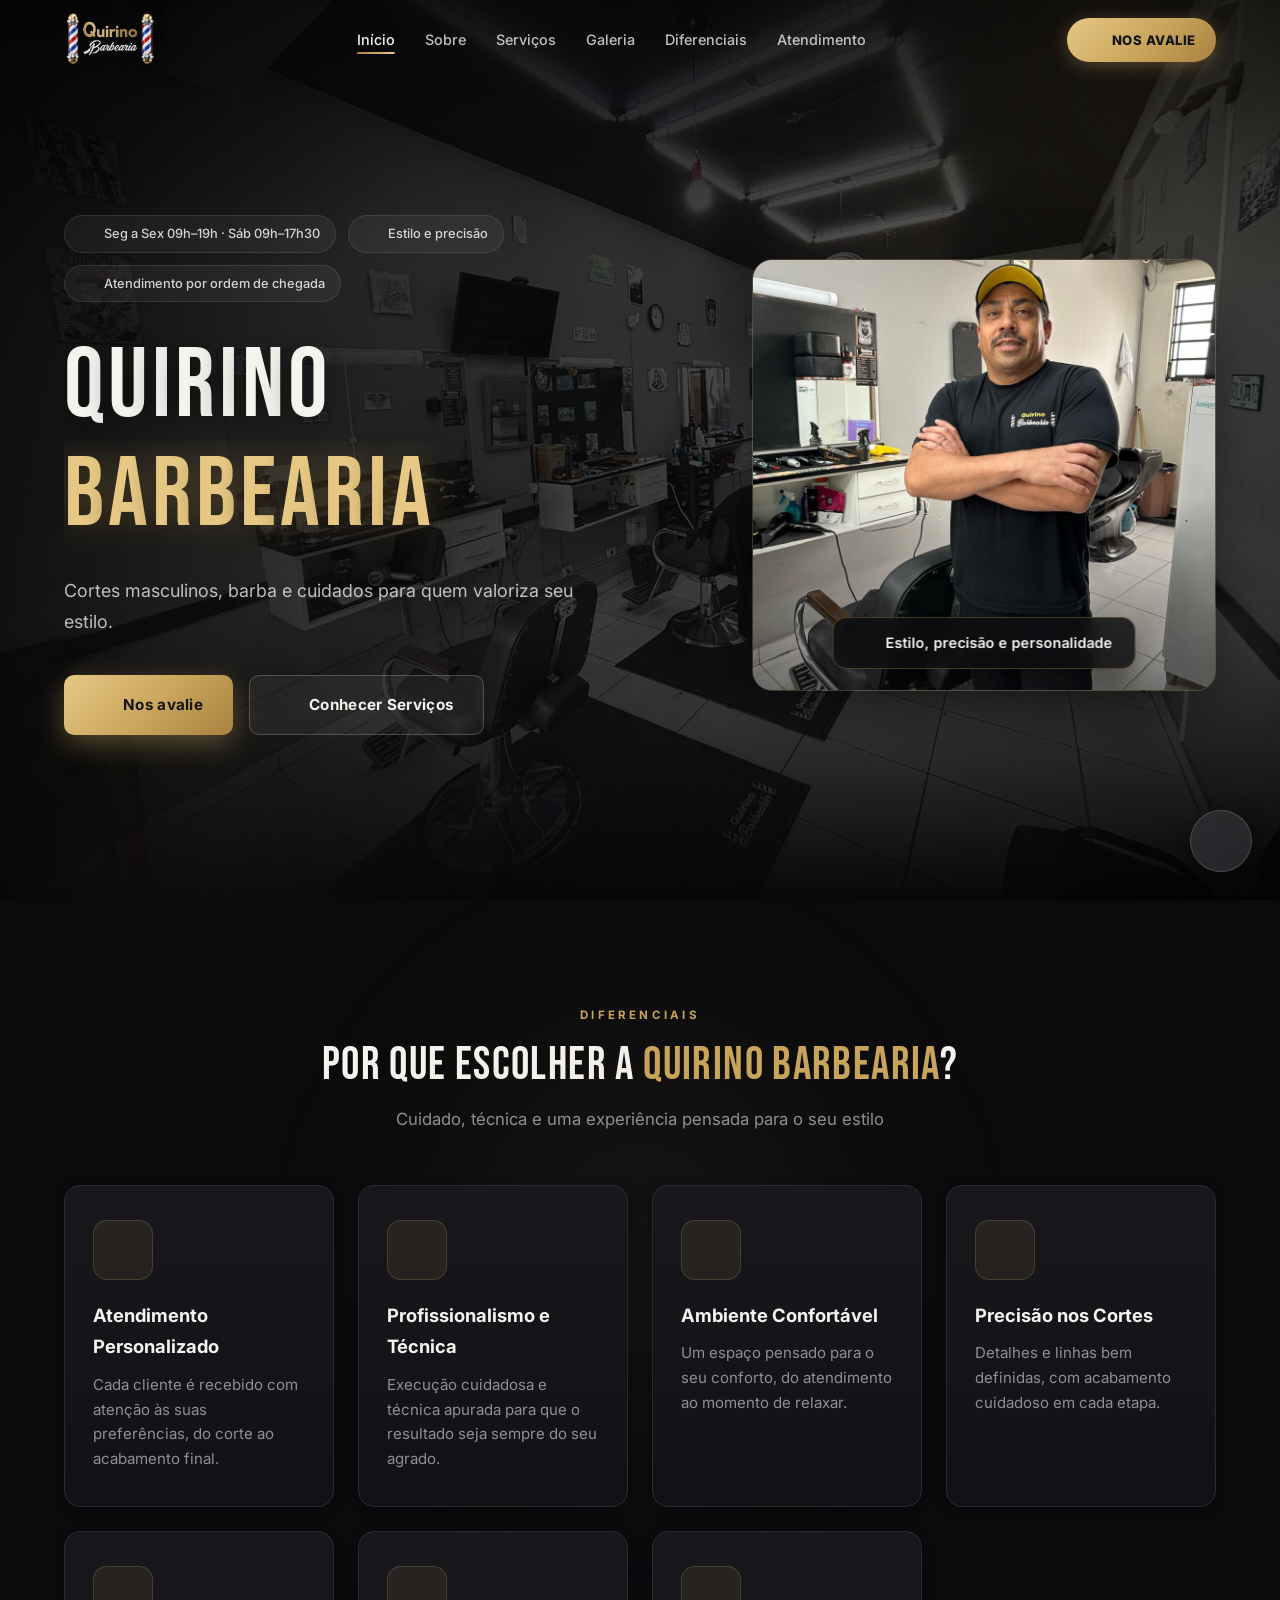
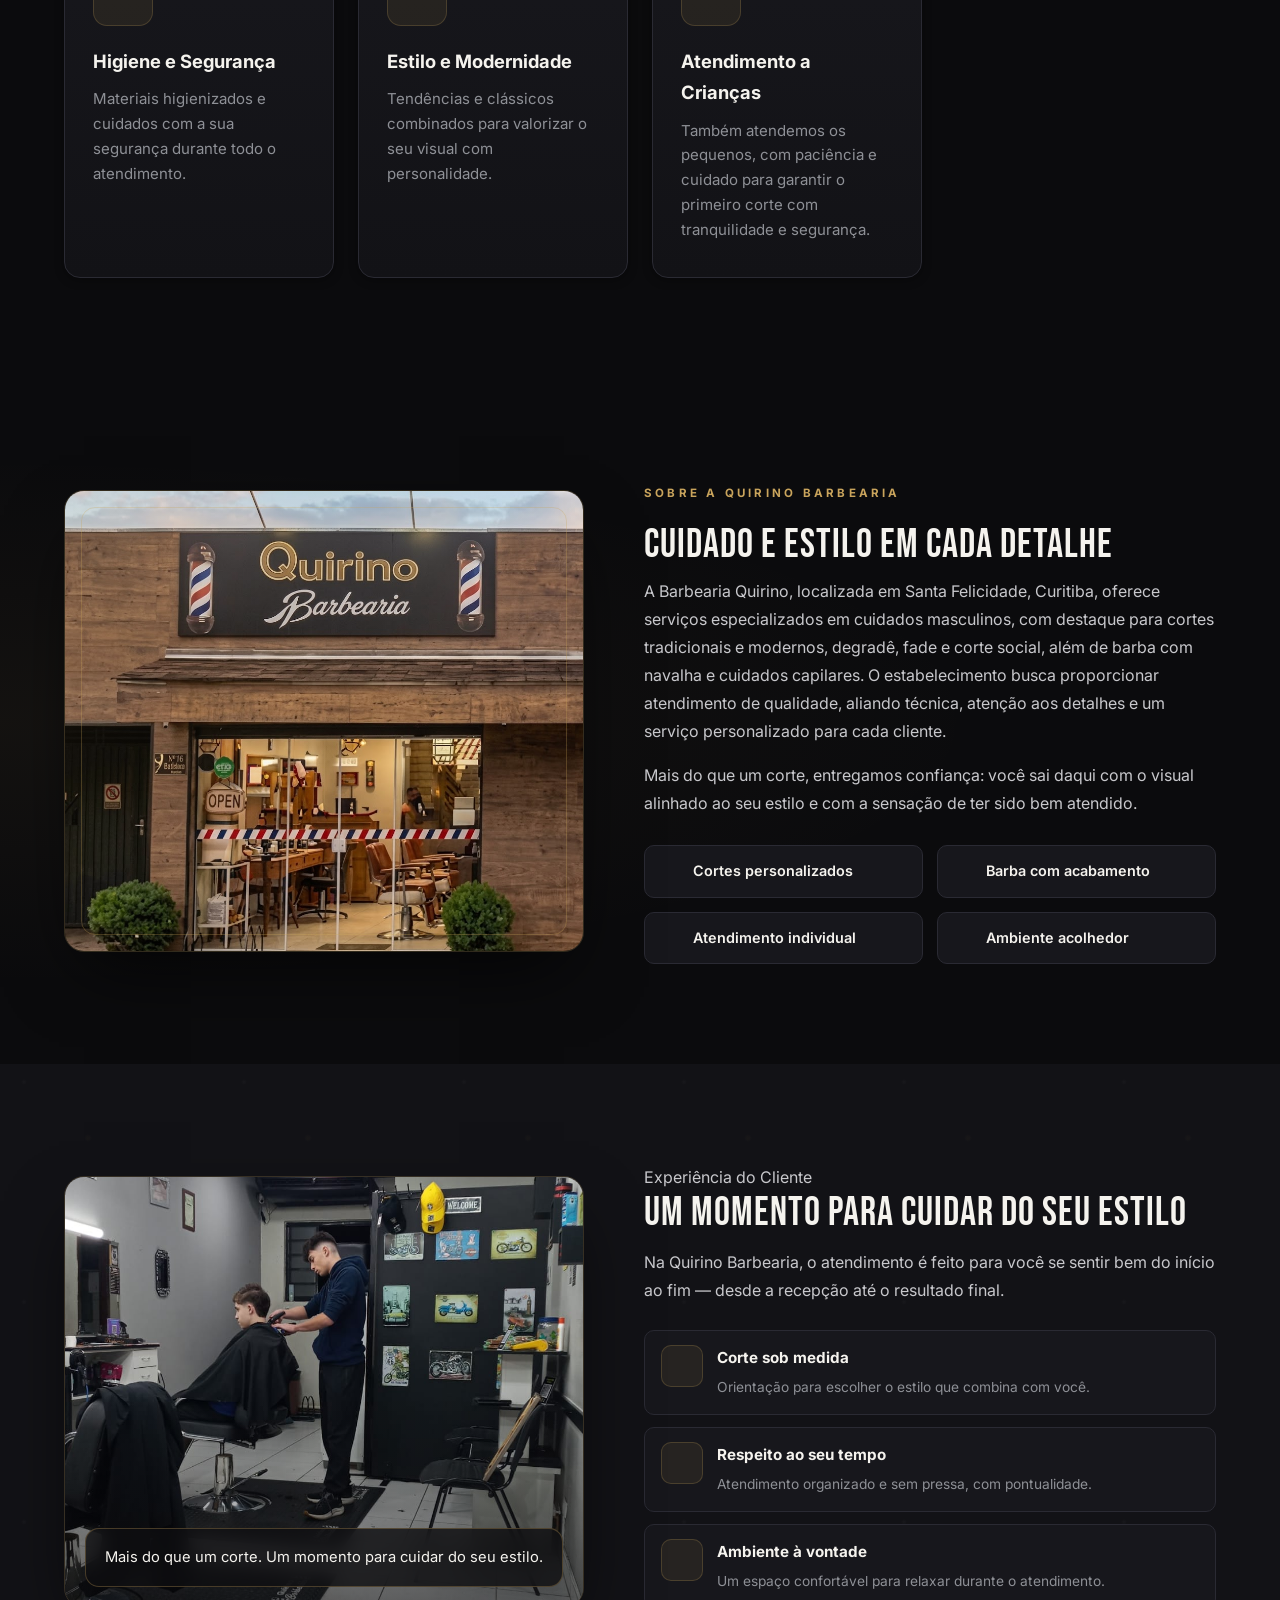
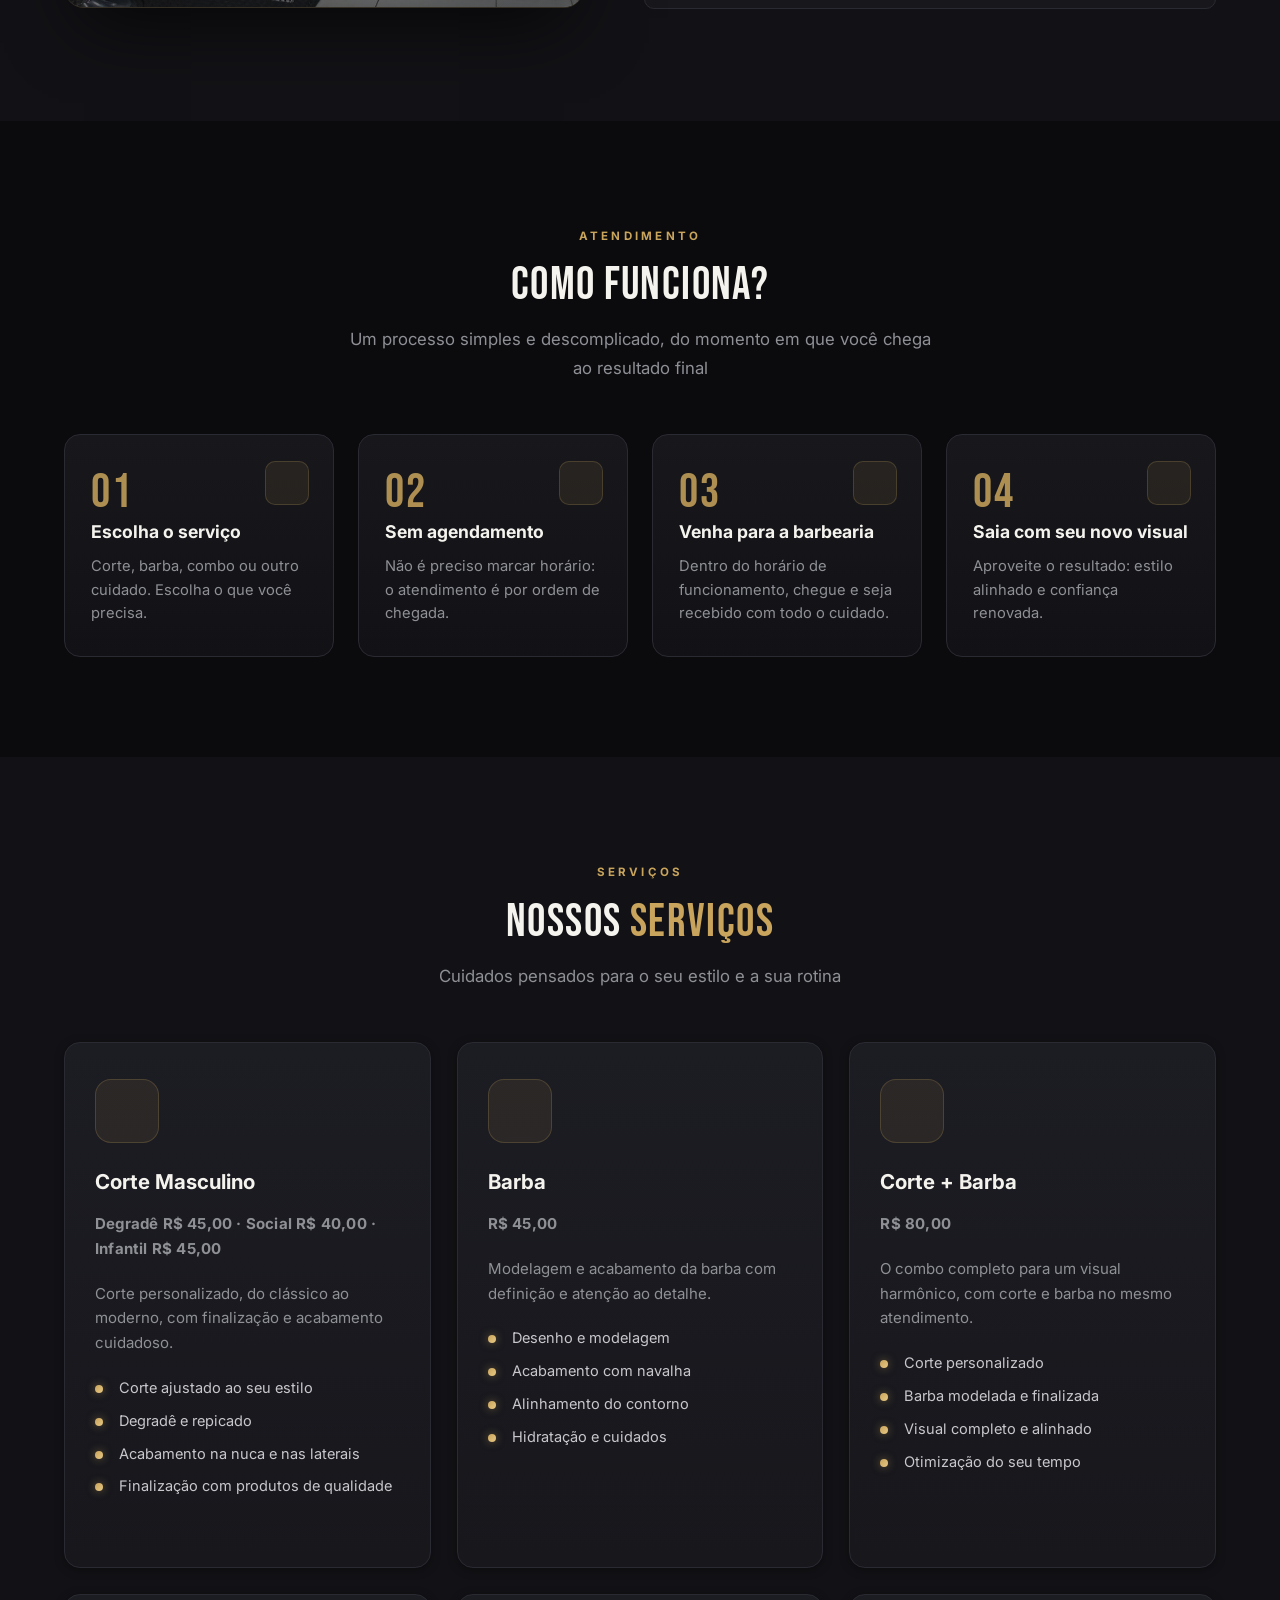
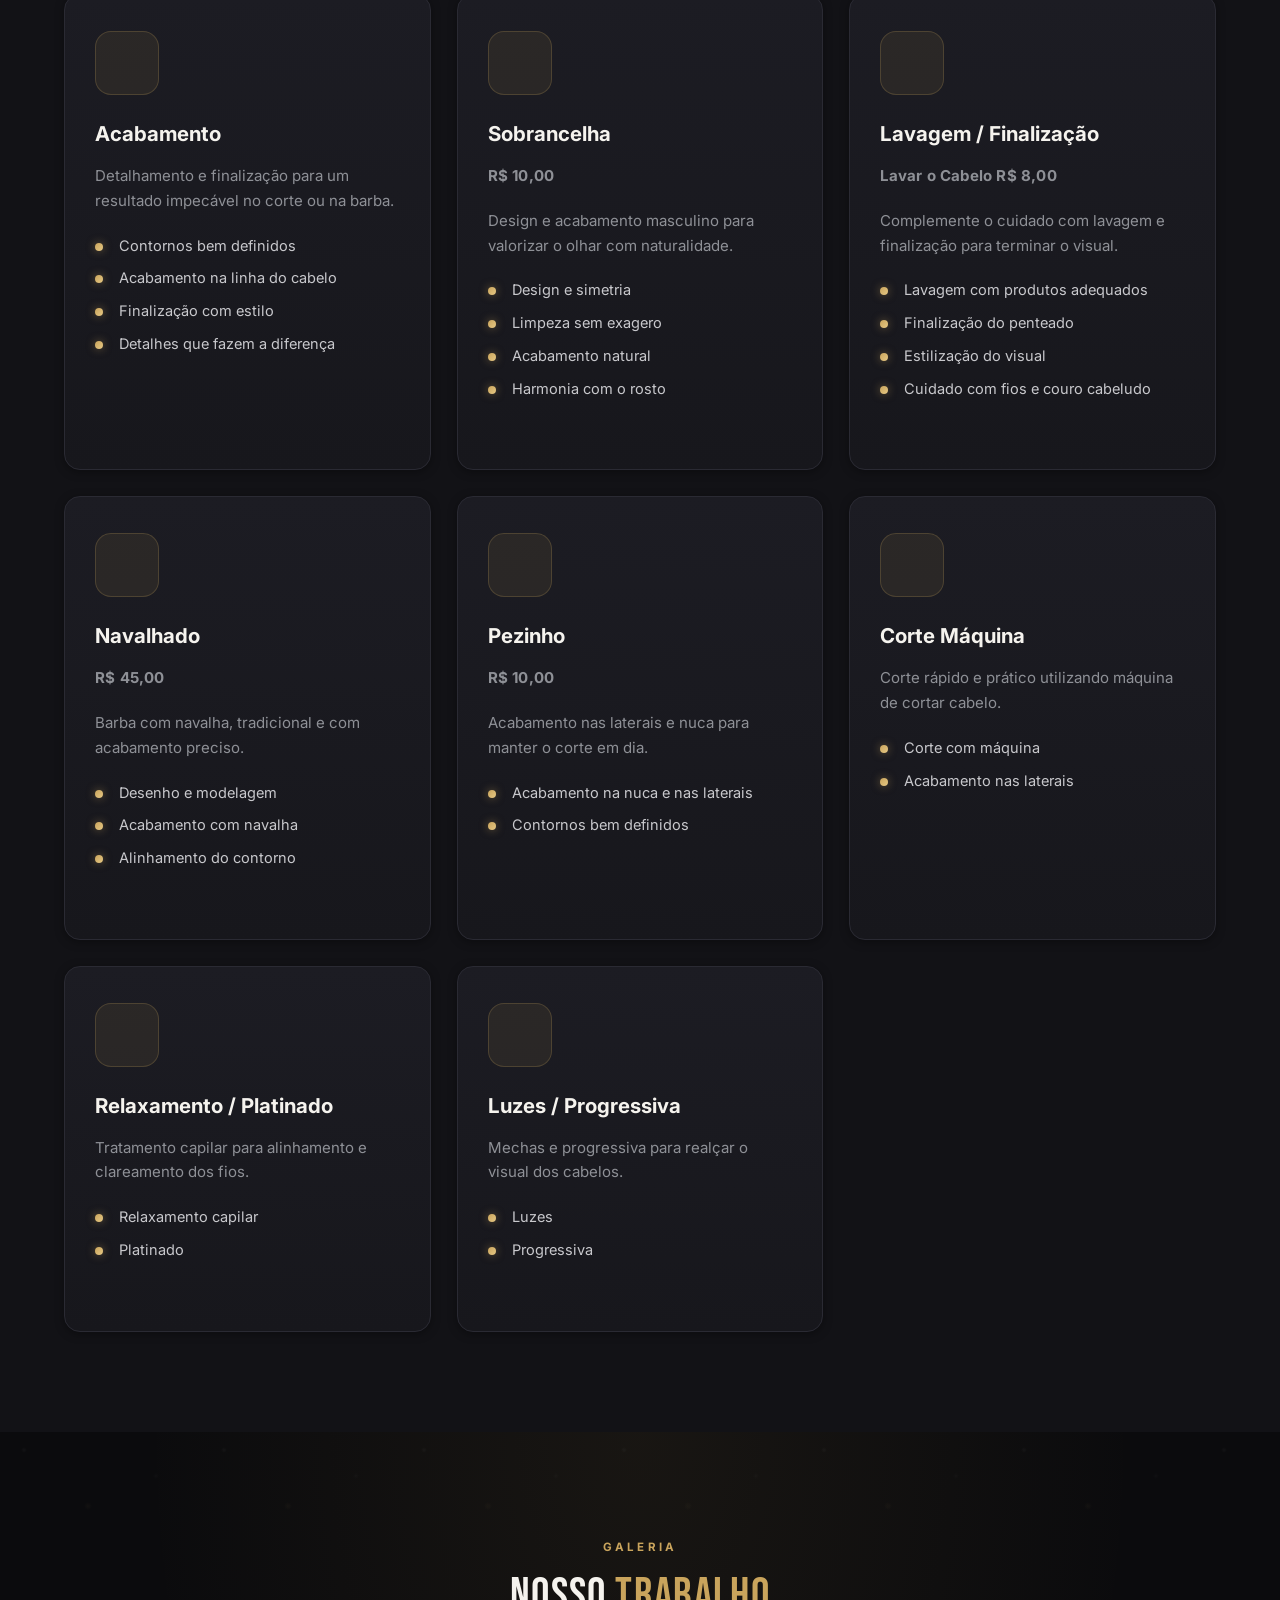
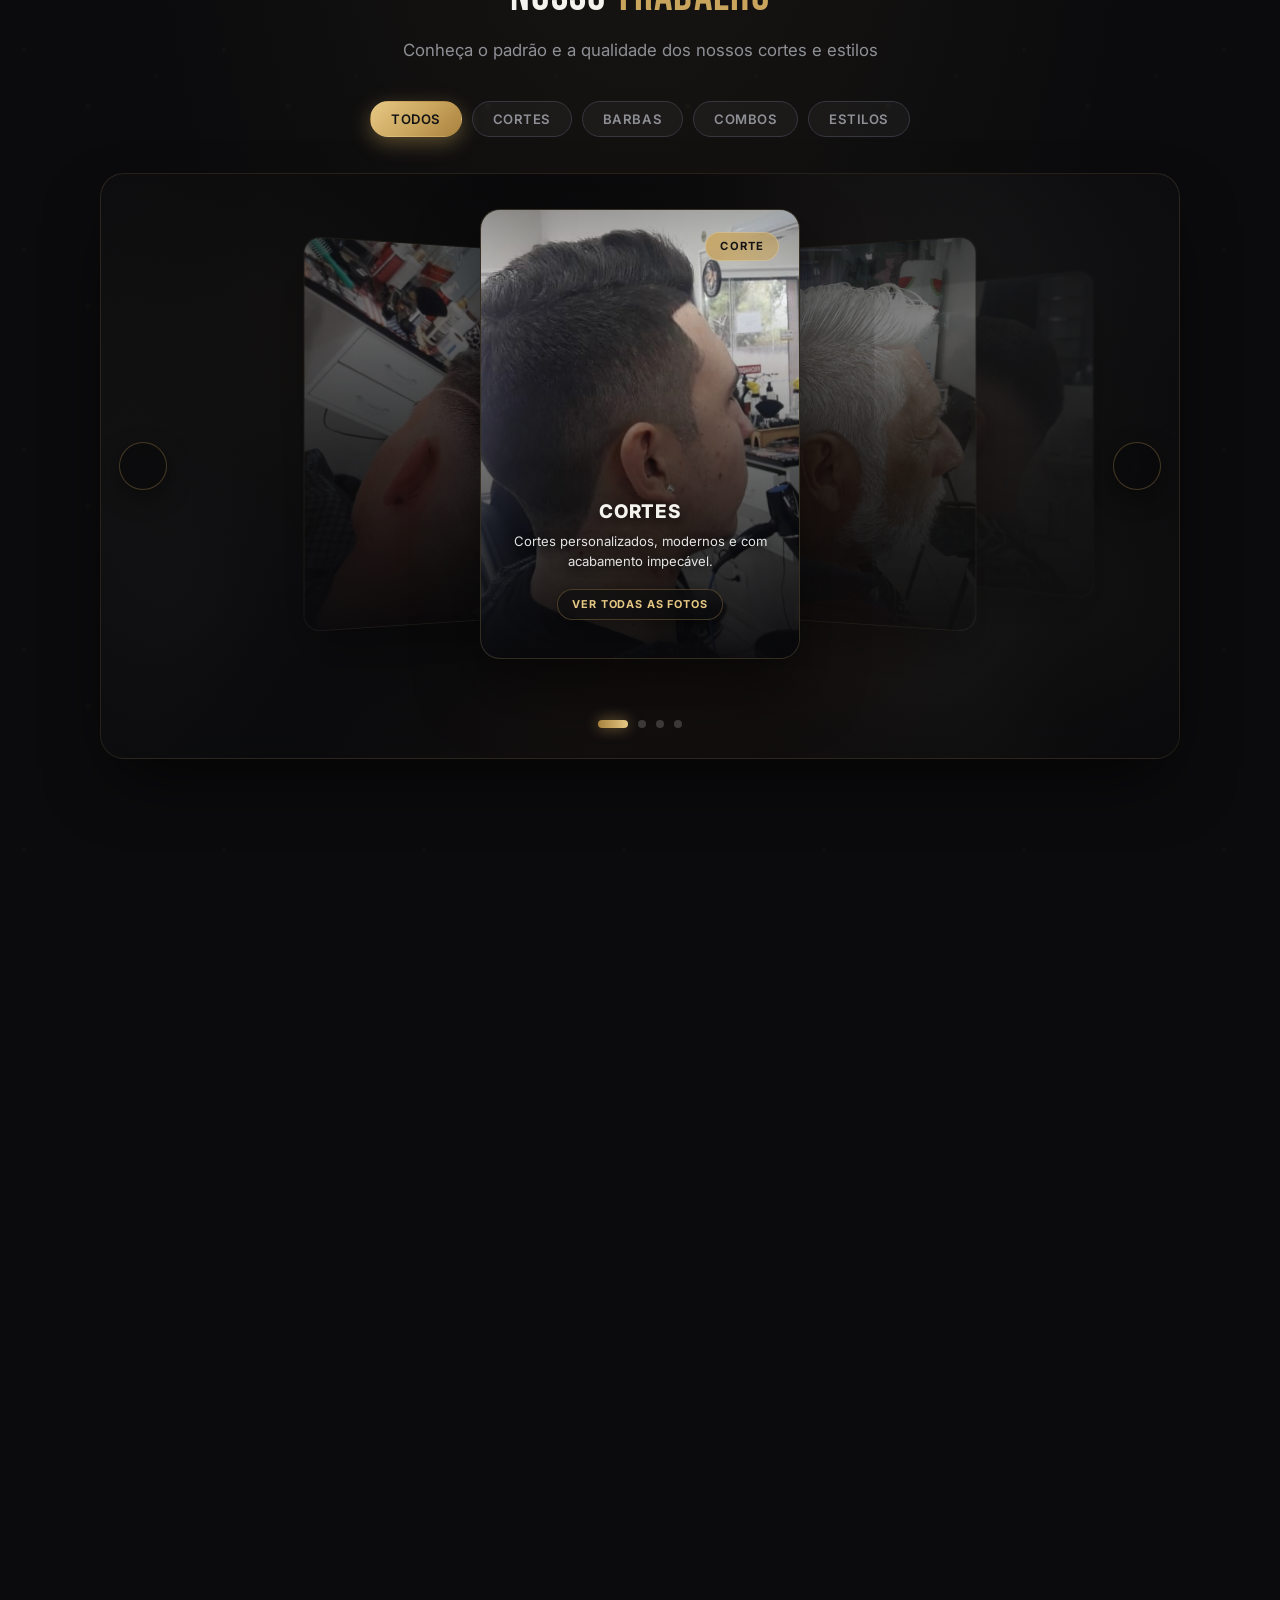
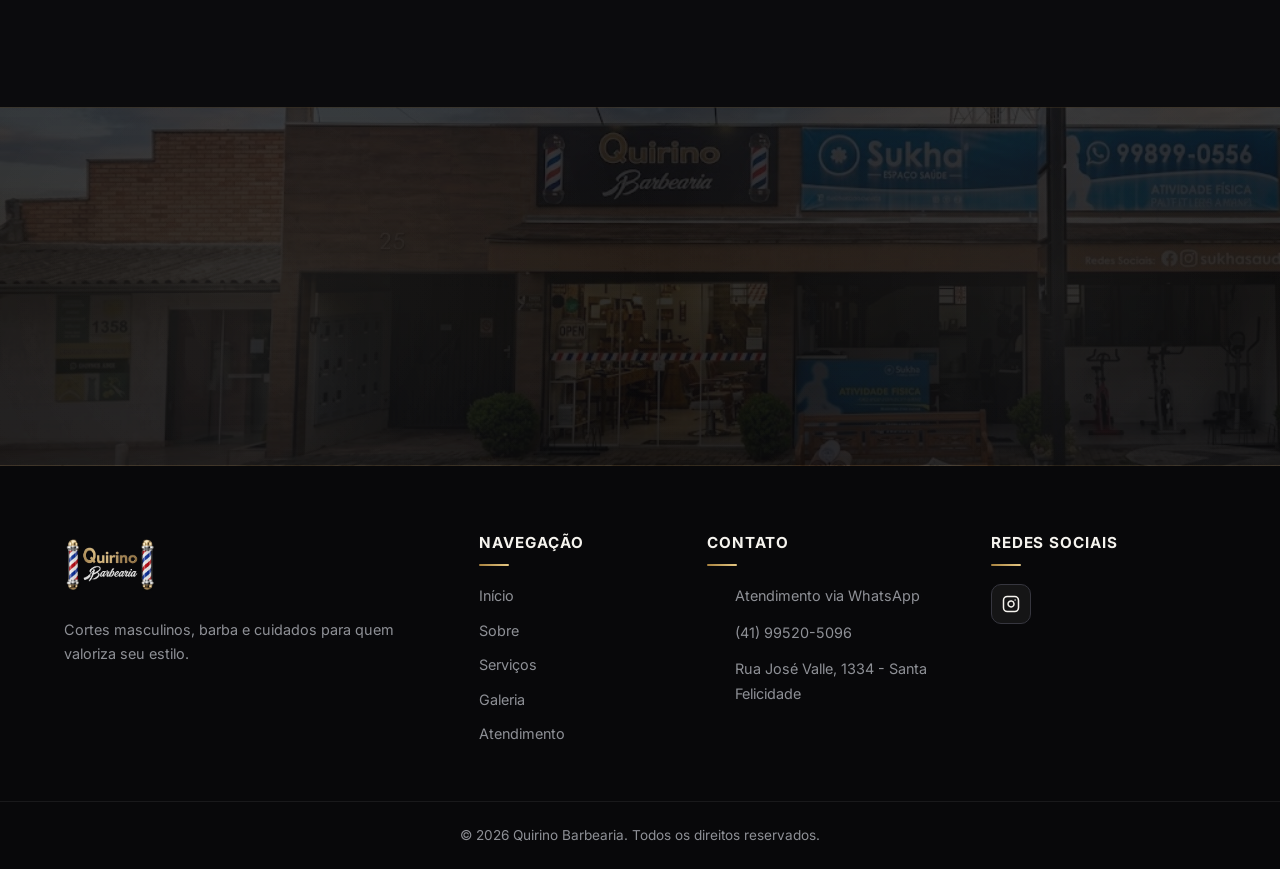
==== index.html @ 957da47e "feat: corrige ícone do diferencial crianças e adiciona preços da tabela nos Serviços" ====
<!DOCTYPE html>
<html lang="pt-BR">
<head>
  <meta charset="UTF-8">
  <meta name="viewport" content="width=device-width, initial-scale=1.0">
  <title>Quirino Barbearia | Cortes Masculinos e Barba</title>

  <!-- SEO -->
  <meta name="description" content="Barbearia Quirino em Santa Felicidade, Curitiba. Especializada em cortes masculinos, degradê, fade, social, barba com navalha e cuidados capilares. Atendimento por ordem de chegada, sem agendamento prévio.">
  <meta name="keywords" content="barbearia, corte masculino, barba, cortes de cabelo, degradê, fade, social, barba com navalha, cuidados capilares, Santa Felicidade, Curitiba">
  <meta name="theme-color" content="#0b0b0d">
  <meta name="robots" content="index, follow">
  <meta name="author" content="Quirino Barbearia">
  <link rel="canonical" href="">

  <!-- Favicon -->
  <link rel="icon" type="image/png" href="assets/images/logo/favicon.png">

  <!-- Open Graph -->
  <meta property="og:type" content="website">
  <meta property="og:title" content="Quirino Barbearia | Cortes Masculinos e Barba">
  <meta property="og:description" content="A Barbearia Quirino, localizada em Santa Felicidade, Curitiba, oferece serviços especializados em cuidados masculinos, com destaque para cortes tradicionais e modernos, degradê, fade e corte social, além de barba com navalha e cuidados capilares. O estabelecimento busca proporcionar atendimento de qualidade, aliando técnica, atenção aos detalhes e um serviço personalizado para cada cliente.">
  <meta property="og:locale" content="pt_BR">
  <meta property="og:image" content="">
  <meta property="og:image:alt" content="Quirino Barbearia — Cortes Masculinos e Barba">

  <!-- Twitter Cards -->
  <meta name="twitter:card" content="summary_large_image">
  <meta name="twitter:title" content="Quirino Barbearia | Cortes Masculinos e Barba">
  <meta name="twitter:description" content="Barbearia Quirino em Santa Felicidade, Curitiba. Cortes masculinos, degradê, fade, social, barba com navalha e cuidados capilares.">
  <meta name="twitter:image" content="">

  <!-- Fontes -->
  <link rel="preconnect" href="https://fonts.googleapis.com">
  <link rel="preconnect" href="https://fonts.gstatic.com" crossorigin>
  <link href="https://fonts.googleapis.com/css2?family=Bebas+Neue&family=Inter:wght@300;400;500;600;700;800&display=swap" rel="stylesheet">

  <!-- Ícones Lucide -->
  <script src="https://unpkg.com/lucide@latest" defer></script>

  <!-- Estilos -->
  <link rel="stylesheet" href="css/style.css">

  <!-- Schema.org (dados estruturados) -->
  <script type="application/ld+json">
  {
    "@context": "https://schema.org",
    "@type": "Barbershop",
    "name": "Quirino Barbearia",
    "description": "A Barbearia Quirino, localizada em Santa Felicidade, Curitiba, oferece serviços especializados em cuidados masculinos, com destaque para cortes tradicionais e modernos, degradê, fade e corte social, além de barba com navalha e cuidados capilares. O estabelecimento busca proporcionar atendimento de qualidade, aliando técnica, atenção aos detalhes e um serviço personalizado para cada cliente.",
    "url": "",
    "telephone": "[INSERIR TELEFONE]",
    "address": {
      "@type": "PostalAddress",
      "streetAddress": "Rua José Valle, 1334 - Santa Felicidade",
      "addressLocality": "Curitiba",
      "addressRegion": "PR",
      "postalCode": "82020-250",
      "addressCountry": "BR"
    },
    "areaServed": "Santa Felicidade, Curitiba",
    "openingHoursSpecification": [
      {
        "@type": "OpeningHoursSpecification",
        "dayOfWeek": ["Monday", "Tuesday", "Wednesday", "Thursday", "Friday"],
        "opens": "09:00",
        "closes": "19:00"
      },
      {
        "@type": "OpeningHoursSpecification",
        "dayOfWeek": "Saturday",
        "opens": "09:00",
        "closes": "17:30"
      }
    ],
    "priceRange": ""
  }
  </script>
</head>
<body>

  <!-- ============================================================
       TELA DE CARREGAMENTO
  ============================================================ -->
  <div class="loader" id="loader" role="status" aria-live="polite">
    <img class="loader__logo" src="assets/images/logo/logoQuirino-transparent.png" alt="" width="533" height="419" aria-hidden="true">
    <div class="loader__caixa" aria-hidden="true">
      <span class="loader__barra"></span>
      <span class="loader__barra"></span>
      <span class="loader__barra"></span>
    </div>
    <p class="loader__texto">Bem-vindo à Quirino<span class="loader__pontos"></span></p>
  </div>

  <!-- ============================================================
       CABEÇALHO FIXO
  ============================================================ -->
  <header id="topo">
    <div class="container header-content">
      <a href="#inicio" class="logo" aria-label="Página inicial — Quirino Barbearia">
        <img class="logo-img" src="assets/images/logo/logoQuirino-transparent.png" alt="Logo Quirino Barbearia" width="533" height="419">
      </a>

      <nav class="nav-menu" id="navMenu" aria-label="Menu principal">
        <ul>
          <li><a href="#inicio">Início</a></li>
          <li><a href="#sobre">Sobre</a></li>
          <li><a href="#servicos">Serviços</a></li>
          <li><a href="#galeria">Galeria</a></li>
          <li><a href="#diferenciais">Diferenciais</a></li>
          <li><a href="#atendimento">Atendimento</a></li>
        </ul>
      </nav>

      <div class="header-actions">
        <a href="#" class="btn-header js-avaliar" onclick="avaliarQuirino(); return false;" aria-label="Avaliar a Quirino Barbearia no Google">
          <i data-lucide="star" aria-hidden="true"></i>
          <span>Nos avalie</span>
        </a>
        <button class="mobile-menu-btn" id="mobileMenuBtn" aria-label="Abrir menu" aria-expanded="false" aria-controls="navMenu">
          <span class="bar" aria-hidden="true"></span>
          <span class="bar" aria-hidden="true"></span>
          <span class="bar" aria-hidden="true"></span>
        </button>
      </div>
    </div>
  </header>

  <main>

    <!-- ============================================================
         HERO — SEÇÃO PRINCIPAL
    ============================================================ -->
    <section class="hero" id="inicio">
      <!-- Imagem de fundo (IMAGEM DEMONSTRATIVA — substitua por foto real em assets/images/hero/) -->
      <div class="hero-bg">
        <img src="assets/images/hero/background-inicio.jpg" alt="Ambiente da Quirino Barbearia — salão com cadeiras de barbeiro e iluminação de néon" fetchpriority="high">
      </div>

      <!-- Overlay escuro + gradiente + vinheta -->
      <div class="hero-overlay" aria-hidden="true"></div>

      <!-- Partículas / iluminação -->
      <div class="hero-particles" aria-hidden="true"></div>

      <!-- Brilhos gradiente -->
      <div class="hero-glow glow-1" aria-hidden="true"></div>
      <div class="hero-glow glow-2" aria-hidden="true"></div>

      <!-- Conteúdo -->
      <div class="hero-content">
        <div class="container hero-grid">

          <div class="hero-text">
            <div class="hero-badges">
              <span class="badge"><i data-lucide="scissors" aria-hidden="true"></i> <span id="badge-horario">[INSERIR HORÁRIO]</span></span>
              <span class="badge"><i data-lucide="award" aria-hidden="true"></i> Estilo e precisão</span>
              <span class="badge"><i data-lucide="shield-check" aria-hidden="true"></i> Atendimento por ordem de chegada</span>
            </div>

            <h1 class="hero-title" aria-label="Quirino Barbearia">
              <span class="line line-1"><span class="line-inner">Quirino</span></span>
              <span class="line line-2"><span class="line-inner">Barbearia</span></span>
            </h1>

            <p class="hero-subtitle" id="hero-subtitulo">Cortes masculinos, barba e cuidados para quem valoriza seu estilo.</p>

            <div class="hero-ctas">
              <a href="#" class="btn-cta btn-cta-primary js-avaliar" onclick="avaliarQuirino(); return false;">
                <i data-lucide="star" aria-hidden="true"></i> Nos avalie
              </a>
              <a href="#servicos" class="btn-cta btn-cta-secondary">
                <i data-lucide="arrow-down" aria-hidden="true"></i> Conhecer Serviços
              </a>
            </div>
          </div>

          <div class="hero-photo">
            <div class="hero-photo-wrapper">
              <!-- [INSERIR FOTO] Foto lateral do hero -->
              <img src="assets/images/experiencia/destaque-estilo-precisao.jpg" alt="Barbeiro realizando corte de cabelo na Quirino Barbearia">
            </div>
            <div class="hero-photo-badge">
              <i data-lucide="crown" aria-hidden="true"></i>
              <span>Estilo, precisão e personalidade</span>
            </div>
          </div>

        </div>
      </div>
    </section>

    <!-- ============================================================
         DIFERENCIAIS
    ============================================================ -->
    <section class="differentials" id="diferenciais">
      <div class="container">
        <div class="section-title reveal">
          <span class="section-eyebrow">Diferenciais</span>
          <h2>Por que escolher a <em>Quirino Barbearia</em>?</h2>
          <p>Cuidado, técnica e uma experiência pensada para o seu estilo</p>
        </div>

        <div class="diff-grid">

          <article class="diff-card">
            <div class="diff-icon"><i data-lucide="user-check" aria-hidden="true"></i></div>
            <h3>Atendimento Personalizado</h3>
            <p>Cada cliente é recebido com atenção às suas preferências, do corte ao acabamento final.</p>
          </article>

          <article class="diff-card">
            <div class="diff-icon"><i data-lucide="badge-check" aria-hidden="true"></i></div>
            <h3>Profissionalismo e Técnica</h3>
            <p>Execução cuidadosa e técnica apurada para que o resultado seja sempre do seu agrado.</p>
          </article>

          <article class="diff-card">
            <div class="diff-icon"><i data-lucide="armchair" aria-hidden="true"></i></div>
            <h3>Ambiente Confortável</h3>
            <p>Um espaço pensado para o seu conforto, do atendimento ao momento de relaxar.</p>
          </article>

          <article class="diff-card">
            <div class="diff-icon"><i data-lucide="target" aria-hidden="true"></i></div>
            <h3>Precisão nos Cortes</h3>
            <p>Detalhes e linhas bem definidas, com acabamento cuidadoso em cada etapa.</p>
          </article>

          <article class="diff-card">
            <div class="diff-icon"><i data-lucide="shield-check" aria-hidden="true"></i></div>
            <h3>Higiene e Segurança</h3>
            <p>Materiais higienizados e cuidados com a sua segurança durante todo o atendimento.</p>
          </article>

          <article class="diff-card">
            <div class="diff-icon"><i data-lucide="sparkles" aria-hidden="true"></i></div>
            <h3>Estilo e Modernidade</h3>
            <p>Tendências e clássicos combinados para valorizar o seu visual com personalidade.</p>
          </article>

          <article class="diff-card">
            <div class="diff-icon"><i data-lucide="baby" aria-hidden="true"></i></div>
            <h3>Atendimento a Crianças</h3>
            <p>Também atendemos os pequenos, com paciência e cuidado para garantir o primeiro corte com tranquilidade e segurança.</p>
          </article>

        </div>
      </div>
    </section>

    <!-- ============================================================
         SOBRE A BARBEARIA
    ============================================================ -->
    <section class="about-section" id="sobre">
      <div class="container">
        <div class="about-grid">

          <div class="about-image reveal-left">
            <img src="assets/images/sobre/Sobre.jpg" alt="Estrutura e ambiente da Quirino Barbearia">
            <div class="about-image-overlay" aria-hidden="true"></div>
            <div class="about-frame" aria-hidden="true"></div>
          </div>

          <div class="about-content reveal-right">
            <span class="about-tag">Sobre a Quirino Barbearia</span>
            <h2>Cuidado e estilo em cada detalhe</h2>
            <p>A Barbearia Quirino, localizada em Santa Felicidade, Curitiba, oferece serviços especializados em cuidados masculinos, com destaque para cortes tradicionais e modernos, degradê, fade e corte social, além de barba com navalha e cuidados capilares. O estabelecimento busca proporcionar atendimento de qualidade, aliando técnica, atenção aos detalhes e um serviço personalizado para cada cliente.</p>
            <p>Mais do que um corte, entregamos confiança: você sai daqui com o visual alinhado ao seu estilo e com a sensação de ter sido bem atendido.</p>

            <div class="about-highlights">
              <div class="about-highlight-item">
                <i data-lucide="check-circle-2" aria-hidden="true"></i>
                <span>Cortes personalizados</span>
              </div>
              <div class="about-highlight-item">
                <i data-lucide="check-circle-2" aria-hidden="true"></i>
                <span>Barba com acabamento</span>
              </div>
              <div class="about-highlight-item">
                <i data-lucide="check-circle-2" aria-hidden="true"></i>
                <span>Atendimento individual</span>
              </div>
              <div class="about-highlight-item">
                <i data-lucide="check-circle-2" aria-hidden="true"></i>
                <span>Ambiente acolhedor</span>
              </div>
            </div>
          </div>

        </div>
      </div>
    </section>

    <!-- ============================================================
         EXPERIÊNCIA DO CLIENTE
    ============================================================ -->
    <section class="experience-section" id="experiencia">
      <div class="container">
        <div class="experience-grid">

          <div class="experience-media reveal-left">
            <!-- [INSERIR FOTO] Foto da experiência no ambiente da barbearia -->
            <img src="assets/images/experiencia/experiencia-cliente.jpg" alt="Quirino — proprietário da Quirino Barbearia">
            <div class="experience-quote">
              Mais do que um corte. Um momento para cuidar do seu estilo.
            </div>
          </div>

          <div class="experience-content reveal-right">
            <span class="about-tag">Experiência do Cliente</span>
            <h2>Um momento para cuidar do seu estilo</h2>
            <p>Na Quirino Barbearia, o atendimento é feito para você se sentir bem do início ao fim — desde a recepção até o resultado final.</p>

            <div class="experience-feature">
              <div class="experience-feature-icon"><i data-lucide="scissors" aria-hidden="true"></i></div>
              <div>
                <strong>Corte sob medida</strong>
                <span>Orientação para escolher o estilo que combina com você.</span>
              </div>
            </div>
            <div class="experience-feature">
              <div class="experience-feature-icon"><i data-lucide="watch" aria-hidden="true"></i></div>
              <div>
                <strong>Respeito ao seu tempo</strong>
                <span>Atendimento organizado e sem pressa, com pontualidade.</span>
              </div>
            </div>
            <div class="experience-feature">
              <div class="experience-feature-icon"><i data-lucide="coffee" aria-hidden="true"></i></div>
              <div>
                <strong>Ambiente à vontade</strong>
                <span>Um espaço confortável para relaxar durante o atendimento.</span>
              </div>
            </div>
          </div>

        </div>
      </div>
    </section>

    <!-- ============================================================
         PROCESSO — COMO FUNCIONA
    ============================================================ -->
    <section class="steps-section" id="processo">
      <div class="container">
        <div class="section-title reveal">
          <span class="section-eyebrow">Atendimento</span>
          <h2>Como funciona?</h2>
          <p>Um processo simples e descomplicado, do momento em que você chega ao resultado final</p>
        </div>

        <div class="steps-grid">

          <article class="step-item">
            <span class="step-number">01</span>
            <div class="step-icon"><i data-lucide="clipboard-list" aria-hidden="true"></i></div>
            <h3>Escolha o serviço</h3>
            <p>Corte, barba, combo ou outro cuidado. Escolha o que você precisa.</p>
          </article>

          <article class="step-item">
            <span class="step-number">02</span>
            <div class="step-icon"><i data-lucide="door-open" aria-hidden="true"></i></div>
            <h3>Sem agendamento</h3>
            <p>Não é preciso marcar horário: o atendimento é por ordem de chegada.</p>
          </article>

          <article class="step-item">
            <span class="step-number">03</span>
            <div class="step-icon"><i data-lucide="store" aria-hidden="true"></i></div>
            <h3>Venha para a barbearia</h3>
            <p>Dentro do horário de funcionamento, chegue e seja recebido com todo o cuidado.</p>
          </article>

          <article class="step-item">
            <span class="step-number">04</span>
            <div class="step-icon"><i data-lucide="sparkles" aria-hidden="true"></i></div>
            <h3>Saia com seu novo visual</h3>
            <p>Aproveite o resultado: estilo alinhado e confiança renovada.</p>
          </article>

        </div>
      </div>
    </section>

    <!-- ============================================================
         SERVIÇOS
    ============================================================ -->
    <section class="services-section" id="servicos">
      <div class="container">
        <div class="section-title reveal">
          <span class="section-eyebrow">Serviços</span>
          <h2>Nossos <em>Serviços</em></h2>
          <p>Cuidados pensados para o seu estilo e a sua rotina</p>
        </div>

        <div class="services-grid">

          <!-- Corte Masculino -->
          <article class="service-card">
            <div class="service-icon"><i data-lucide="scissors" aria-hidden="true"></i></div>
            <h3>Corte Masculino</h3>
            <p class="service-price">Degradê R$ 45,00 · Social R$ 40,00 · Infantil R$ 45,00</p>
            <p>Corte personalizado, do clássico ao moderno, com finalização e acabamento cuidadoso.</p>
            <ul class="service-list">
              <li>Corte ajustado ao seu estilo</li>
              <li>Degradê e repicado</li>
              <li>Acabamento na nuca e nas laterais</li>
              <li>Finalização com produtos de qualidade</li>
            </ul>
          </article>

          <!-- Barba -->
          <article class="service-card">
            <div class="service-icon"><i data-lucide="award" aria-hidden="true"></i></div>
            <h3>Barba</h3>
            <p class="service-price">R$ 45,00</p>
            <p>Modelagem e acabamento da barba com definição e atenção ao detalhe.</p>
            <ul class="service-list">
              <li>Desenho e modelagem</li>
              <li>Acabamento com navalha</li>
              <li>Alinhamento do contorno</li>
              <li>Hidratação e cuidados</li>
            </ul>
          </article>

          <!-- Combo Corte + Barba -->
          <article class="service-card">
            <div class="service-icon"><i data-lucide="flame" aria-hidden="true"></i></div>
            <h3>Corte + Barba</h3>
            <p class="service-price">R$ 80,00</p>
            <p>O combo completo para um visual harmônico, com corte e barba no mesmo atendimento.</p>
            <ul class="service-list">
              <li>Corte personalizado</li>
              <li>Barba modelada e finalizada</li>
              <li>Visual completo e alinhado</li>
              <li>Otimização do seu tempo</li>
            </ul>
          </article>

          <!-- Acabamento -->
          <article class="service-card">
            <div class="service-icon"><i data-lucide="sparkles" aria-hidden="true"></i></div>
            <h3>Acabamento</h3>
            <p>Detalhamento e finalização para um resultado impecável no corte ou na barba.</p>
            <ul class="service-list">
              <li>Contornos bem definidos</li>
              <li>Acabamento na linha do cabelo</li>
              <li>Finalização com estilo</li>
              <li>Detalhes que fazem a diferença</li>
            </ul>
          </article>

          <!-- Sobrancelha -->
          <article class="service-card">
            <div class="service-icon"><i data-lucide="eye" aria-hidden="true"></i></div>
            <h3>Sobrancelha</h3>
            <p class="service-price">R$ 10,00</p>
            <p>Design e acabamento masculino para valorizar o olhar com naturalidade.</p>
            <ul class="service-list">
              <li>Design e simetria</li>
              <li>Limpeza sem exagero</li>
              <li>Acabamento natural</li>
              <li>Harmonia com o rosto</li>
            </ul>
          </article>

          <!-- Lavagem / Finalização -->
          <article class="service-card">
            <div class="service-icon"><i data-lucide="droplets" aria-hidden="true"></i></div>
            <h3>Lavagem / Finalização</h3>
            <p class="service-price">Lavar o Cabelo R$ 8,00</p>
            <p>Complemente o cuidado com lavagem e finalização para terminar o visual.</p>
            <ul class="service-list">
              <li>Lavagem com produtos adequados</li>
              <li>Finalização do penteado</li>
              <li>Estilização do visual</li>
              <li>Cuidado com fios e couro cabeludo</li>
            </ul>
          </article>

          <!-- Navalhado -->
          <article class="service-card">
            <div class="service-icon"><i data-lucide="scissors" aria-hidden="true"></i></div>
            <h3>Navalhado</h3>
            <p class="service-price">R$ 45,00</p>
            <p>Barba com navalha, tradicional e com acabamento preciso.</p>
            <ul class="service-list">
              <li>Desenho e modelagem</li>
              <li>Acabamento com navalha</li>
              <li>Alinhamento do contorno</li>
            </ul>
          </article>

          <!-- Pezinho -->
          <article class="service-card">
            <div class="service-icon"><i data-lucide="scissors" aria-hidden="true"></i></div>
            <h3>Pezinho</h3>
            <p class="service-price">R$ 10,00</p>
            <p>Acabamento nas laterais e nuca para manter o corte em dia.</p>
            <ul class="service-list">
              <li>Acabamento na nuca e nas laterais</li>
              <li>Contornos bem definidos</li>
            </ul>
          </article>

          <!-- Corte Máquina -->
          <article class="service-card">
            <div class="service-icon"><i data-lucide="scissors" aria-hidden="true"></i></div>
            <h3>Corte Máquina</h3>
            <p>Corte rápido e prático utilizando máquina de cortar cabelo.</p>
            <ul class="service-list">
              <li>Corte com máquina</li>
              <li>Acabamento nas laterais</li>
            </ul>
          </article>

          <!-- Relaxamento / Platinado -->
          <article class="service-card">
            <div class="service-icon"><i data-lucide="droplets" aria-hidden="true"></i></div>
            <h3>Relaxamento / Platinado</h3>
            <p>Tratamento capilar para alinhamento e clareamento dos fios.</p>
            <ul class="service-list">
              <li>Relaxamento capilar</li>
              <li>Platinado</li>
            </ul>
          </article>

          <!-- Luzes / Progressiva -->
          <article class="service-card">
            <div class="service-icon"><i data-lucide="droplets" aria-hidden="true"></i></div>
            <h3>Luzes / Progressiva</h3>
            <p>Mechas e progressiva para realçar o visual dos cabelos.</p>
            <ul class="service-list">
              <li>Luzes</li>
              <li>Progressiva</li>
            </ul>
          </article>

        </div>
      </div>
    </section>

    <!-- ============================================================
         PORTFÓLIO / GALERIA (COVERFLOW + LIGHTBOX)
    ============================================================ -->
    <section class="portfolio-section" id="galeria">
      <div class="container">
        <div class="section-title reveal">
          <span class="section-eyebrow">Galeria</span>
          <h2>Nosso <em>Trabalho</em></h2>
          <p>Conheça o padrão e a qualidade dos nossos cortes e estilos</p>
        </div>

        <div class="gallery-filters" role="group" aria-label="Filtros da galeria">
          <button type="button" class="filter-btn active" data-galeria-filtro="Todos" aria-pressed="true">Todos</button>
          <button type="button" class="filter-btn" data-galeria-filtro="Corte" aria-pressed="false">Cortes</button>
          <button type="button" class="filter-btn" data-galeria-filtro="Barba" aria-pressed="false">Barbas</button>
          <button type="button" class="filter-btn" data-galeria-filtro="Combo" aria-pressed="false">Combos</button>
          <button type="button" class="filter-btn" data-galeria-filtro="Estilo" aria-pressed="false">Estilos</button>
        </div>

        <div class="coverflow" id="coverflow" aria-label="Galeria de trabalhos da Quirino Barbearia">
          <div class="coverflow-ambience" aria-hidden="true">
            <img id="coverflow-bg" src="" alt="">
            <div class="coverflow-ambience-overlay"></div>
          </div>

          <div class="coverflow-stage" id="coverflow-stage"></div>

          <button class="coverflow-arrow prev" id="coverflow-prev" aria-label="Trabalho anterior">
            <i data-lucide="chevron-left" aria-hidden="true"></i>
          </button>
          <button class="coverflow-arrow next" id="coverflow-next" aria-label="Próximo trabalho">
            <i data-lucide="chevron-right" aria-hidden="true"></i>
          </button>

          <div class="coverflow-dots" id="coverflow-dots" role="tablist" aria-label="Navegar entre os trabalhos"></div>
        </div>
      </div>
    </section>

    <!-- ============================================================
         LOCALIZAÇÃO E ATENDIMENTO
    ============================================================ -->
    <section class="coverage-section" id="atendimento">
      <div class="container">
        <div class="section-title reveal">
          <span class="section-eyebrow">Atendimento</span>
          <h2>Onde <em>estamos</em></h2>
          <p id="coverage-text">[INSERIR ÁREA DE ATENDIMENTO]</p>
        </div>

        <div class="coverage-grid">

          <div class="coverage-info">
            <div class="coverage-info-item">
              <div class="coverage-info-icon"><i data-lucide="map-pin" aria-hidden="true"></i></div>
              <div class="coverage-info-text">
                <h4>Localização</h4>
                <p id="footer-endereco">[INSERIR ENDEREÇO] · [INSERIR CIDADE]</p>
              </div>
            </div>

            <div class="coverage-info-item">
              <div class="coverage-info-icon"><i data-lucide="clock" aria-hidden="true"></i></div>
              <div class="coverage-info-text">
                <h4>Horário de Funcionamento</h4>
                <p id="badge-horario-2">[INSERIR HORÁRIO]</p>
              </div>
            </div>

            <div class="coverage-info-item">
              <div class="coverage-info-icon"><i data-lucide="phone" aria-hidden="true"></i></div>
              <div class="coverage-info-text">
                <h4>Telefone</h4>
                <p><a href="#" class="js-phone">(41) 99520-5096</a></p>
              </div>
            </div>

            <div class="coverage-info-item">
              <div class="coverage-info-icon"><i data-lucide="message-circle" aria-hidden="true"></i></div>
              <div class="coverage-info-text">
                <h4>WhatsApp</h4>
                <p><a href="#" id="coverage-whatsapp" onclick="falarPeloWhatsApp(); return false;">Tirar dúvidas pelo WhatsApp</a></p>
              </div>
            </div>
          </div>

          <!-- Mapa: Rua José Valle, 1334 - Santa Felicidade, Curitiba -->
          <div class="coverage-map">
            <iframe
              src="https://www.openstreetmap.org/export/embed.html?bbox=-49.3232%2C-25.4062%2C-49.3032%2C-25.3942&layer=mapnik&marker=-25.4002%2C-49.3132"
              loading="lazy"
              referrerpolicy="no-referrer-when-downgrade"
              title="Mapa de localização da Quirino Barbearia"
              allowfullscreen></iframe>
            <a class="coverage-map-link" href="https://www.openstreetmap.org/?mlat=-25.4002&mlon=-49.3132#map=17/-25.4002/-49.3132" target="_blank" rel="noopener noreferrer">
              Como chegar
            </a>
          </div>

        </div>
      </div>
    </section>

    <!-- ============================================================
         CTA FINAL
    ============================================================ -->
    <section class="final-cta">
      <div class="container">
        <h2>Seu próximo corte <em>começa aqui.</em></h2>
        <p>Não trabalhamos com agendamento: o atendimento é por ordem de chegada. Venha cuidar do seu estilo.</p>
      </div>
    </section>

  </main>

  <!-- ============================================================
       RODAPÉ
  ============================================================ -->
  <footer class="site-footer">
    <div class="container footer-grid">

      <div class="footer-brand">
        <a href="#inicio" class="footer-logo" aria-label="Página inicial — Quirino Barbearia">
          <img class="logo-img" src="assets/images/logo/logoQuirino-transparent.png" alt="Logo Quirino Barbearia" width="533" height="419">
        </a>
        <p id="slogan-footer">Cortes masculinos, barba e cuidados para quem valoriza seu estilo.</p>
      </div>

      <nav class="footer-col" aria-label="Rodapé — Navegação">
        <h4>Navegação</h4>
        <ul>
          <li><a href="#inicio">Início</a></li>
          <li><a href="#sobre">Sobre</a></li>
          <li><a href="#servicos">Serviços</a></li>
          <li><a href="#galeria">Galeria</a></li>
          <li><a href="#atendimento">Atendimento</a></li>
        </ul>
      </nav>

      <div class="footer-col footer-contato">
        <h4>Contato</h4>
        <ul>
          <li>
            <i data-lucide="message-circle" aria-hidden="true"></i>
            <a href="#" id="footer-whatsapp-link" onclick="falarPeloWhatsApp(); return false;">Atendimento via WhatsApp</a>
          </li>
          <li>
            <i data-lucide="phone" aria-hidden="true"></i>
            <a href="#" class="js-phone">(41) 99520-5096</a>
          </li>
          <li>
            <i data-lucide="map-pin" aria-hidden="true"></i>
            <span id="footer-endereco-2">[INSERIR ENDEREÇO]</span>
          </li>
        </ul>
      </div>

      <div class="footer-col footer-contato">
        <h4>Redes Sociais</h4>
        <div class="footer-social">
          <a href="https://www.instagram.com/barbearia.quirino/" id="footer-instagram" target="_blank" rel="noopener noreferrer" aria-label="Instagram da Quirino Barbearia">
            <svg xmlns="http://www.w3.org/2000/svg" width="18" height="18" viewBox="0 0 24 24" fill="none" stroke="currentColor" stroke-width="2" stroke-linecap="round" stroke-linejoin="round" aria-hidden="true">
              <rect width="20" height="20" x="2" y="2" rx="5" ry="5"></rect>
              <path d="M16 11.37A4 4 0 1 1 12.63 8 4 4 0 0 1 16 11.37z"></path>
              <line x1="17.5" x2="17.51" y1="6.5" y2="6.5"></line>
            </svg>
          </a>
        </div>
      </div>

    </div>

    <div class="footer-bottom">
      <div class="container">
        <p>&copy; <span id="ano-atual">2026</span> <span id="copyright-nome">Quirino Barbearia</span>. Todos os direitos reservados.</p>
      </div>
    </div>
  </footer>

  <!-- ============================================================
       BOTÃO FLUTUANTE DE AVALIAÇÃO NO GOOGLE
  ============================================================ -->
  <a href="#" id="google-float" class="google-float js-avaliar" aria-label="Avaliar a Quirino Barbearia no Google" onclick="avaliarQuirino(); return false;">
    <span class="google-float-tip">Nos avalie no Google</span>
    <i data-lucide="star" aria-hidden="true"></i>
  </a>

  <!-- Scripts -->
  <script src="js/config.js"></script>
  <script src="js/script.js"></script>
</body>
</html>
---- css/style.css ----
/* ==========================================================================
   QUIRINO BARBEARIA — Estilos Principais
   Identidade: barbearia premium, moderna e sofisticada
   Paleta: preto, grafite, branco e detalhes em dourado/bronze
   ========================================================================== */

/* --------------------------------------------------------------------------
   1. VARIÁVEIS E RESET
   -------------------------------------------------------------------------- */
:root {
  --dark: #0b0b0d;
  --graphite: #121216;
  --graphite-2: #17171c;
  --panel: #1c1c23;
  --panel-2: #212129;
  --border: #2a2a33;
  --border-light: #36363f;

  --gold: #c9a45c;
  --gold-light: #e6c884;
  --gold-dark: #a8823f;
  --gold-rgb: 201, 164, 92;

  --white: #f5f3ee;
  --text-body: #c8c8cc;
  --text-muted: #8e9096;

  --whatsapp: #25d366;
  --whatsapp-hover: #1da851;

  --shadow-sm: 0 2px 10px rgba(0, 0, 0, 0.35);
  --shadow: 0 14px 36px -12px rgba(0, 0, 0, 0.6);
  --shadow-lg: 0 30px 70px -20px rgba(0, 0, 0, 0.75);

  --radius: 16px;
  --radius-sm: 10px;
  --header-height: 80px;

  --transition: 0.35s cubic-bezier(0.4, 0, 0.2, 1);

  --font-display: 'Bebas Neue', 'Arial Narrow', sans-serif;
  --font-body: 'Inter', system-ui, -apple-system, BlinkMacSystemFont, 'Segoe UI', sans-serif;
}

*,
*::before,
*::after {
  margin: 0;
  padding: 0;
  box-sizing: border-box;
}

html {
  scroll-behavior: smooth;
  -webkit-text-size-adjust: 100%;
  overflow-x: clip;
}

body {
  font-family: var(--font-body);
  background-color: var(--dark);
  color: var(--text-body);
  line-height: 1.7;
  overflow-x: hidden;
  -webkit-font-smoothing: antialiased;
  -moz-osx-font-smoothing: grayscale;
}

a {
  text-decoration: none;
  color: inherit;
  transition: color 0.25s ease;
}

ul { list-style: none; }

img {
  max-width: 100%;
  display: block;
}

button {
  font-family: inherit;
  cursor: pointer;
  background: none;
  border: none;
  color: inherit;
}

.container {
  max-width: 1200px;
  margin: 0 auto;
  padding: 0 24px;
}

section {
  scroll-margin-top: var(--header-height);
}

/* Foco visível para acessibilidade */
a:focus-visible,
button:focus-visible,
input:focus-visible,
select:focus-visible,
textarea:focus-visible {
  outline: 3px solid var(--gold);
  outline-offset: 3px;
  border-radius: 4px;
}

/* --------------------------------------------------------------------------
   2. UTILITÁRIOS
   -------------------------------------------------------------------------- */
.sr-only {
  position: absolute;
  width: 1px;
  height: 1px;
  padding: 0;
  margin: -1px;
  overflow: hidden;
  clip: rect(0, 0, 0, 0);
  white-space: nowrap;
  border: 0;
}

/* --------------------------------------------------------------------------
   4. CABEÇALHO
   -------------------------------------------------------------------------- */
header {
  position: fixed;
  top: 0;
  left: 0;
  width: 100%;
  height: var(--header-height);
  background: transparent;
  color: var(--white);
  z-index: 1000;
  transition: height var(--transition), box-shadow var(--transition);
}

header::before {
  content: "";
  position: absolute;
  inset: 0;
  background: linear-gradient(180deg, rgba(10, 10, 12, 0.92), rgba(10, 10, 12, 0.8));
  -webkit-backdrop-filter: blur(16px) saturate(1.2);
  backdrop-filter: blur(16px) saturate(1.2);
  opacity: 0;
  pointer-events: none;
  z-index: -1;
  transition: opacity var(--transition);
}

header.scrolled {
  height: 66px;
}

header.glass::before {
  opacity: 1;
}

header.glass {
  box-shadow: 0 8px 32px rgba(0, 0, 0, 0.5);
  border-bottom: 1px solid rgba(var(--gold-rgb), 0.12);
}

.header-content {
  display: flex;
  align-items: center;
  justify-content: space-between;
  gap: 12px;
  flex-wrap: nowrap;
  height: 100%;
  min-width: 0;
}

/* --------------------------------------------------------------------------
   3. TELA DE CARREGAMENTO
   -------------------------------------------------------------------------- */
.loader {
  position: fixed;
  inset: 0;
  z-index: 3000;
  display: grid;
  place-content: center;
  justify-items: center;
  gap: 20px;
  background: var(--dark);
  transition: opacity 0.5s ease, visibility 0.5s ease;
}

.loader.is-oculto {
  opacity: 0;
  visibility: hidden;
  pointer-events: none;
}

.loader__logo {
  width: auto;
  height: 64px;
  animation: loader-pulsar 1.6s ease-in-out infinite;
}

.loader__caixa {
  display: flex;
  gap: 7px;
}

.loader__barra {
  width: 9px;
  height: 34px;
  border-radius: 4px;
  background: linear-gradient(135deg, var(--gold-light), var(--gold-dark));
  box-shadow: 0 0 12px rgba(var(--gold-rgb), 0.35);
  animation: loader-barra 1.05s cubic-bezier(0.22, 1, 0.36, 1) infinite;
}
.loader__barra:nth-child(2) { animation-delay: 0.13s; }
.loader__barra:nth-child(3) { animation-delay: 0.26s; }

.loader__texto {
  font-family: var(--font-display);
  font-size: 1.05rem;
  letter-spacing: 0.2em;
  text-transform: uppercase;
  color: var(--gold-light);
}

/* Três pontinhos animados depois do texto */
.loader__pontos::after {
  content: "...";
  display: inline-block;
  width: 1.4em;
  text-align: left;
  overflow: hidden;
  vertical-align: bottom;
  animation: loader-pontos 1.4s steps(4, end) infinite;
}

@keyframes loader-barra {
  0%, 100% { transform: scaleY(0.42); opacity: 0.5; }
  50% { transform: scaleY(1); opacity: 1; }
}

@keyframes loader-pontos {
  0% { width: 0; }
  100% { width: 1.4em; }
}

@keyframes loader-pulsar {
  0%, 100% { transform: scale(1); opacity: 0.9; }
  50% { transform: scale(1.03); opacity: 1; }
}

/* Logo */
.logo {
  display: flex;
  align-items: center;
  gap: 12px;
  flex-shrink: 0;
  transition: transform 0.3s ease;
}

.logo:hover {
  transform: translateY(-2px);
}

.logo-img {
  height: 72px;
  width: auto;
  display: block;
}

.logo-box {
  width: 64px;
  height: 64px;
  background: linear-gradient(135deg, var(--graphite-2), var(--panel));
  border: 1px solid rgba(var(--gold-rgb), 0.45);
  border-radius: 14px;
  display: flex;
  align-items: center;
  justify-content: center;
  box-shadow: 0 4px 16px rgba(var(--gold-rgb), 0.18);
  flex-shrink: 0;
  overflow: hidden;
}

.logo-box img {
  width: 100%;
  height: 100%;
  object-fit: cover;
}

.logo-text {
  display: flex;
  flex-direction: column;
  line-height: 1.1;
}

.logo-text strong {
  font-family: var(--font-display);
  font-size: 1.45rem;
  font-weight: 400;
  letter-spacing: 0.08em;
  color: var(--white);
  text-transform: uppercase;
}

.logo-text em {
  font-style: normal;
  font-size: 0.62rem;
  font-weight: 600;
  text-transform: uppercase;
  letter-spacing: 0.42em;
  color: var(--gold);
  white-space: nowrap;
}

/* Menu */
.nav-menu ul {
  display: flex;
  gap: 4px;
}

.nav-menu a {
  font-weight: 500;
  font-size: 0.9rem;
  color: rgba(245, 243, 238, 0.78);
  padding: 8px 13px;
  border-radius: var(--radius-sm);
  position: relative;
  transition: color 0.25s, background 0.25s;
}

.nav-menu a::after {
  content: "";
  position: absolute;
  bottom: 2px;
  left: 50%;
  transform: translateX(-50%);
  width: 0;
  height: 2px;
  background: linear-gradient(90deg, var(--gold-dark), var(--gold-light));
  border-radius: 2px;
  transition: width 0.3s ease;
}

.nav-menu a:hover,
.nav-menu a.active {
  color: var(--white);
}

.nav-menu a:hover::after,
.nav-menu a.active::after {
  width: 60%;
}

/* Ações do header */
.header-actions {
  display: flex;
  align-items: center;
  gap: 12px;
  flex-shrink: 0;
}

.btn-header {
  display: inline-flex;
  align-items: center;
  gap: 8px;
  background: linear-gradient(135deg, var(--gold-light), var(--gold) 55%, var(--gold-dark));
  color: #141414;
  font-weight: 800;
  font-size: 0.82rem;
  letter-spacing: 0.04em;
  text-transform: uppercase;
  padding: 11px 20px;
  border-radius: 50px;
  box-shadow: 0 4px 18px rgba(var(--gold-rgb), 0.35);
  transition: transform 0.25s, box-shadow 0.25s, filter 0.25s;
}

.btn-header:hover {
  transform: translateY(-2px);
  box-shadow: 0 8px 26px rgba(var(--gold-rgb), 0.5);
  filter: brightness(1.06);
}

.btn-header i {
  width: 17px;
  height: 17px;
}

/* Botão menu mobile */
.mobile-menu-btn {
  display: none;
  align-items: center;
  justify-content: center;
  width: 44px;
  height: 44px;
  border-radius: 10px;
  transition: background 0.2s;
  flex-direction: column;
  gap: 6px;
}

.mobile-menu-btn:hover {
  background: rgba(255, 255, 255, 0.07);
}

.mobile-menu-btn .bar {
  display: block;
  width: 22px;
  height: 2px;
  background: var(--white);
  border-radius: 2px;
  transition: transform 0.3s ease, opacity 0.3s ease;
}

.mobile-menu-btn.open .bar:nth-child(1) {
  transform: translateY(8px) rotate(45deg);
}

.mobile-menu-btn.open .bar:nth-child(2) {
  opacity: 0;
}

.mobile-menu-btn.open .bar:nth-child(3) {
  transform: translateY(-8px) rotate(-45deg);
}

/* --------------------------------------------------------------------------
   4. HERO — SEÇÃO PRINCIPAL
   -------------------------------------------------------------------------- */
.hero {
  position: relative;
  min-height: 100vh;
  min-height: 100svh;
  display: flex;
  align-items: center;
  color: var(--white);
  overflow: hidden;
  background: var(--dark);
}

/* Imagem de fundo + Ken Burns */
.hero-bg {
  position: absolute;
  inset: 0;
  z-index: 0;
  overflow: hidden;
}

.hero-bg img {
  width: 100%;
  height: 100%;
  object-fit: cover;
  animation: heroKenBurns 26s ease-in-out infinite alternate;
}

@keyframes heroKenBurns {
  0%   { transform: scale(1) translate(0, 0); }
  33%  { transform: scale(1.09) translate(-1.2%, -0.8%); }
  66%  { transform: scale(1.05) translate(1%, 0.6%); }
  100% { transform: scale(1.07) translate(-0.6%, 1%); }
}

/* Overlay escuro + gradiente + vinheta */
.hero-overlay {
  position: absolute;
  inset: 0;
  z-index: 1;
  background:
    linear-gradient(100deg, rgba(8, 8, 10, 0.94) 0%, rgba(10, 10, 12, 0.78) 45%, rgba(8, 8, 10, 0.55) 100%),
    linear-gradient(to bottom, rgba(8, 8, 10, 0.6) 0%, transparent 30%, transparent 70%, rgba(8, 8, 10, 0.96) 100%);
}

.hero-overlay::after {
  content: "";
  position: absolute;
  inset: 0;
  background: radial-gradient(ellipse at center, transparent 45%, rgba(0, 0, 0, 0.55) 100%);
}

/* Partículas */
.hero-particles {
  position: absolute;
  inset: 0;
  z-index: 2;
  pointer-events: none;
  overflow: hidden;
}

.hero-particle {
  position: absolute;
  border-radius: 50%;
  opacity: 0;
  animation: particleFloat linear infinite;
}

@keyframes particleFloat {
  0% {
    opacity: 0;
    transform: translateY(105vh) scale(0);
  }
  10% { opacity: 1; }
  90% { opacity: 1; }
  100% {
    opacity: 0;
    transform: translateY(-18vh) scale(1);
  }
}

/* Brilho gradiente animado */
.hero-glow {
  position: absolute;
  z-index: 2;
  width: 620px;
  height: 620px;
  border-radius: 50%;
  filter: blur(120px);
  opacity: 0.16;
  pointer-events: none;
  animation: glowDrift 22s ease-in-out infinite alternate;
}

.hero-glow.glow-1 {
  top: -22%;
  right: -12%;
  background: radial-gradient(circle, rgba(var(--gold-rgb), 0.85), transparent 70%);
}

.hero-glow.glow-2 {
  bottom: -28%;
  left: -12%;
  background: radial-gradient(circle, rgba(140, 120, 80, 0.7), transparent 70%);
  animation-delay: -11s;
  animation-duration: 26s;
}

@keyframes glowDrift {
  0%   { transform: translate(0, 0) scale(1); }
  50%  { transform: translate(5%, -5%) scale(1.12); }
  100% { transform: translate(-3%, 3%) scale(0.96); }
}

/* Conteúdo do Hero */
.hero-content {
  position: relative;
  z-index: 10;
  width: 100%;
  padding: calc(var(--header-height) + 60px) 0 90px;
}

.hero-grid {
  display: grid;
  grid-template-columns: 1.15fr 0.85fr;
  gap: 60px;
  align-items: center;
}

.hero-text {
  animation: heroRevealUp 1s ease-out both;
}

/* Badges do hero */
.hero-badges {
  display: flex;
  flex-wrap: wrap;
  gap: 12px;
  margin-bottom: 30px;
}

.badge {
  display: inline-flex;
  align-items: center;
  gap: 8px;
  background: rgba(255, 255, 255, 0.05);
  border: 1px solid rgba(255, 255, 255, 0.1);
  padding: 7px 15px;
  border-radius: 50px;
  font-size: 0.8rem;
  font-weight: 500;
  color: rgba(245, 243, 238, 0.85);
  -webkit-backdrop-filter: blur(8px);
  backdrop-filter: blur(8px);
}

.badge i {
  color: var(--gold-light);
  width: 16px;
  height: 16px;
}

/* Título animado do Hero — Reveal + Blur + Shimmer (inspirado no 21st.dev) */
.hero-title {
  position: relative;
  font-family: var(--font-display);
  font-size: clamp(3.4rem, 8vw, 6.2rem);
  font-weight: 400;
  line-height: 1.02;
  margin-bottom: 26px;
  letter-spacing: 0.04em;
  text-transform: uppercase;
}

.hero-title .line {
  display: block;
  overflow: hidden;
  padding: 0.04em 0;
}

.hero-title .line-inner {
  display: block;
  will-change: transform, opacity, filter;
}

.hero-title .line-1 .line-inner {
  color: var(--white);
  text-shadow: 0 6px 30px rgba(0, 0, 0, 0.5);
}

/* Linha 2 em dourado com brilho suave */
.hero-title .line-2 .line-inner {
  color: var(--gold-light);
  text-shadow: 0 0 34px rgba(var(--gold-rgb), 0.4), 0 6px 26px rgba(0, 0, 0, 0.5);
}

/* Cada letra entra com blur + subida (Split Text / Blur Reveal) */
.hero-char {
  display: inline-block;
  opacity: 0;
  transform: translateY(0.32em);
  filter: blur(12px);
  animation: heroCharReveal 0.9s cubic-bezier(0.22, 1, 0.36, 1) forwards;
  animation-delay: var(--d, 0ms);
}

.hero-char-space {
  width: 0.32em;
}

@keyframes heroCharReveal {
  from {
    opacity: 0;
    transform: translateY(0.32em);
    filter: blur(12px);
  }
  60% {
    filter: blur(2px);
  }
  to {
    opacity: 1;
    transform: translateY(0);
    filter: blur(0);
  }
}

/* Brilho que percorre o título após a revelação */
.hero-title-animated::after {
  content: "";
  position: absolute;
  inset: 0;
  pointer-events: none;
  background: linear-gradient(110deg, transparent 30%, rgba(240, 220, 171, 0.5) 50%, transparent 70%);
  background-size: 250% 100%;
  background-position: -200% 0;
  mix-blend-mode: overlay;
  animation: shimmerSweep 5s ease-in-out 2.4s infinite;
}

@keyframes shimmerSweep {
  0% { background-position: -200% 0; }
  55%, 100% { background-position: 200% 0; }
}

.hero-subtitle {
  font-size: 1.12rem;
  color: rgba(245, 243, 238, 0.76);
  margin-bottom: 38px;
  max-width: 560px;
  line-height: 1.7;
  animation: heroRevealUp 1s ease-out 0.7s both;
}

/* Botões CTA do Hero */
.hero-ctas {
  display: flex;
  flex-wrap: wrap;
  gap: 16px;
  animation: heroRevealUp 1s ease-out 0.95s both;
}

.btn-cta {
  display: inline-flex;
  align-items: center;
  gap: 10px;
  font-weight: 700;
  font-size: 0.95rem;
  letter-spacing: 0.02em;
  padding: 16px 30px;
  border-radius: var(--radius-sm);
  transition: all 0.3s ease;
}

.btn-cta-primary {
  background: linear-gradient(135deg, var(--gold-light), var(--gold) 55%, var(--gold-dark));
  color: #141414;
  box-shadow: 0 8px 28px rgba(var(--gold-rgb), 0.4);
  position: relative;
  overflow: hidden;
}

.btn-cta-primary::before {
  content: "";
  position: absolute;
  top: 0;
  left: -100%;
  width: 100%;
  height: 100%;
  background: linear-gradient(90deg, transparent, rgba(255, 255, 255, 0.35), transparent);
  transition: left 0.55s ease;
}

.btn-cta-primary:hover::before {
  left: 100%;
}

.btn-cta-primary:hover {
  transform: translateY(-3px);
  box-shadow: 0 14px 38px rgba(var(--gold-rgb), 0.55);
}

.btn-cta-secondary {
  background: rgba(255, 255, 255, 0.06);
  color: var(--white);
  border: 1px solid rgba(255, 255, 255, 0.2);
  -webkit-backdrop-filter: blur(8px);
  backdrop-filter: blur(8px);
}

.btn-cta-secondary:hover {
  background: rgba(255, 255, 255, 0.12);
  border-color: rgba(255, 255, 255, 0.35);
  transform: translateY(-3px);
}

.btn-cta i {
  width: 19px;
  height: 19px;
}

/* KPI / selo do Hero */
.hero-photo {
  position: relative;
  animation: heroRevealUp 1s ease-out 0.5s both;
}

.hero-photo-wrapper {
  position: relative;
  border-radius: 20px;
  overflow: hidden;
  box-shadow: var(--shadow-lg);
  border: 1px solid rgba(var(--gold-rgb), 0.25);
}

.hero-photo-wrapper::after {
  content: "";
  position: absolute;
  inset: 0;
  background: linear-gradient(180deg, transparent 55%, rgba(8, 8, 10, 0.55) 100%);
  pointer-events: none;
}

.hero-photo-wrapper img {
  width: 100%;
  height: 430px;
  object-fit: cover;
  transition: transform 0.7s ease;
}

.hero-photo-wrapper:hover img {
  transform: scale(1.04);
}

.hero-photo-badge {
  position: absolute;
  bottom: 22px;
  left: 50%;
  transform: translateX(-50%);
  display: inline-flex;
  align-items: center;
  gap: 10px;
  background: rgba(14, 14, 17, 0.82);
  -webkit-backdrop-filter: blur(12px);
  backdrop-filter: blur(12px);
  color: var(--white);
  padding: 13px 22px;
  border-radius: 14px;
  font-size: 0.9rem;
  font-weight: 600;
  white-space: nowrap;
  box-shadow: var(--shadow);
  border: 1px solid rgba(var(--gold-rgb), 0.3);
  animation: badgeFloat 4.5s ease-in-out infinite;
}

.hero-photo-badge i {
  width: 20px;
  height: 20px;
  color: var(--gold-light);
  flex-shrink: 0;
}

@keyframes badgeFloat {
  0%, 100% { transform: translateX(-50%) translateY(0); }
  50% { transform: translateX(-50%) translateY(-8px); }
}

@keyframes heroRevealUp {
  from {
    opacity: 0;
    transform: translateY(32px);
  }
  to {
    opacity: 1;
    transform: translateY(0);
  }
}

/* --------------------------------------------------------------------------
   5. TÍTULOS DE SEÇÃO
   -------------------------------------------------------------------------- */
.section-title {
  text-align: center;
  margin-bottom: 52px;
}

.section-title .section-eyebrow {
  display: inline-block;
  font-size: 0.72rem;
  font-weight: 700;
  letter-spacing: 0.28em;
  text-transform: uppercase;
  color: var(--gold);
  margin-bottom: 14px;
}

.section-title h2 {
  font-family: var(--font-display);
  font-size: 2.9rem;
  font-weight: 400;
  letter-spacing: 0.03em;
  text-transform: uppercase;
  color: var(--white);
  margin-bottom: 14px;
  line-height: 1.1;
}

.section-title h2 em {
  font-style: normal;
  color: var(--gold);
}

.section-title p {
  color: var(--text-muted);
  font-size: 1.05rem;
  max-width: 600px;
  margin: 0 auto;
}

/* Divisor ornamental */
.section-divider {
  display: flex;
  align-items: center;
  justify-content: center;
  gap: 14px;
  margin-top: 20px;
}

.section-divider::before,
.section-divider::after {
  content: "";
  width: 56px;
  height: 1px;
  background: linear-gradient(90deg, transparent, rgba(var(--gold-rgb), 0.6));
}

.section-divider::after {
  background: linear-gradient(90deg, rgba(var(--gold-rgb), 0.6), transparent);
}

/* Secção escura (herda o fundo escuro do site) */
.dark-section .section-title h2 {
  color: var(--white);
}

.dark-section .section-title p {
  color: rgba(255, 255, 255, 0.6);
}

/* --------------------------------------------------------------------------
   6. CARDS DE DESTAQUE (DIFERENCIAIS)
   -------------------------------------------------------------------------- */
.differentials {
  background: var(--dark);
  padding: 100px 0;
  position: relative;
}

.differentials::before {
  content: "";
  position: absolute;
  top: 0;
  left: 50%;
  transform: translateX(-50%);
  width: 640px;
  height: 640px;
  background: radial-gradient(circle, rgba(var(--gold-rgb), 0.07), transparent 70%);
  pointer-events: none;
  border-radius: 50%;
  filter: blur(70px);
}

.diff-grid {
  display: grid;
  grid-template-columns: repeat(auto-fit, minmax(270px, 1fr));
  gap: 24px;
  position: relative;
  z-index: 1;
}

.diff-card {
  background: linear-gradient(180deg, var(--graphite-2), var(--graphite));
  border: 1px solid var(--border);
  border-radius: var(--radius);
  padding: 34px 28px;
  box-shadow: var(--shadow-sm);
  display: flex;
  flex-direction: column;
  transition: transform var(--transition), box-shadow var(--transition), border-color var(--transition);
  position: relative;
  overflow: hidden;
}

.diff-card::before {
  content: "";
  position: absolute;
  top: 0;
  left: 0;
  right: 0;
  height: 3px;
  background: linear-gradient(90deg, var(--gold-dark), var(--gold-light));
  opacity: 0;
  transition: opacity var(--transition);
}

.diff-card:hover {
  transform: translateY(-8px) scale(1.02);
  box-shadow: 0 24px 50px -14px rgba(0, 0, 0, 0.7), 0 0 0 1px rgba(var(--gold-rgb), 0.18);
  border-color: rgba(var(--gold-rgb), 0.35);
}

.diff-card:hover::before {
  opacity: 1;
}

.diff-icon {
  width: 60px;
  height: 60px;
  background: rgba(var(--gold-rgb), 0.09);
  border: 1px solid rgba(var(--gold-rgb), 0.22);
  color: var(--gold-light);
  border-radius: 14px;
  display: flex;
  align-items: center;
  justify-content: center;
  margin-bottom: 20px;
  transition: background 0.3s, color 0.3s, transform 0.3s, box-shadow 0.3s;
}

.diff-card:hover .diff-icon {
  background: linear-gradient(135deg, var(--gold-light), var(--gold) 55%, var(--gold-dark));
  color: #141414;
  transform: scale(1.08);
  box-shadow: 0 8px 22px rgba(var(--gold-rgb), 0.4);
}

.diff-icon i {
  width: 28px;
  height: 28px;
}

.diff-card h3 {
  font-size: 1.15rem;
  font-weight: 700;
  color: var(--white);
  margin-bottom: 10px;
}

.diff-card p {
  color: var(--text-muted);
  font-size: 0.94rem;
  line-height: 1.65;
}

/* --------------------------------------------------------------------------
   7. SOBRE
   -------------------------------------------------------------------------- */
.about-section {
  padding: 100px 0;
  background: radial-gradient(ellipse at 0% 50%, rgba(var(--gold-rgb), 0.05), transparent 55%);
  position: relative;
  overflow: hidden;
}

.about-grid {
  display: grid;
  grid-template-columns: 1fr 1.1fr;
  gap: 60px;
  align-items: center;
  position: relative;
  z-index: 1;
}

.about-image {
  position: relative;
  border-radius: 20px;
  overflow: hidden;
  box-shadow: var(--shadow-lg);
  border: 1px solid rgba(var(--gold-rgb), 0.2);
}

.about-image img {
  width: 100%;
  height: 460px;
  object-fit: cover;
  transition: transform 0.7s ease;
}

.about-image:hover img {
  transform: scale(1.03);
}

.about-image-overlay {
  position: absolute;
  inset: 0;
  background: linear-gradient(135deg, rgba(var(--gold-rgb), 0.12), transparent 60%);
  pointer-events: none;
}

.about-frame {
  position: absolute;
  top: 16px;
  left: 16px;
  right: 16px;
  bottom: 16px;
  border: 1px solid rgba(var(--gold-rgb), 0.28);
  border-radius: 14px;
  pointer-events: none;
}

.about-content h2 {
  font-family: var(--font-display);
  font-size: 2.5rem;
  font-weight: 400;
  letter-spacing: 0.025em;
  text-transform: uppercase;
  color: var(--white);
  margin-bottom: 10px;
  line-height: 1.1;
}

.about-content .about-tag {
  display: inline-block;
  font-size: 0.72rem;
  font-weight: 700;
  letter-spacing: 0.28em;
  text-transform: uppercase;
  color: var(--gold);
  margin-bottom: 20px;
}

.about-content p {
  color: var(--text-body);
  font-size: 1rem;
  margin-bottom: 16px;
  line-height: 1.75;
}

.about-highlights {
  display: grid;
  grid-template-columns: 1fr 1fr;
  gap: 14px;
  margin-top: 28px;
}

.about-highlight-item {
  display: flex;
  align-items: center;
  gap: 12px;
  padding: 13px 16px;
  background: var(--graphite-2);
  border: 1px solid var(--border);
  border-radius: var(--radius-sm);
  transition: background 0.3s, border-color 0.3s, transform 0.3s;
}

.about-highlight-item:hover {
  background: rgba(var(--gold-rgb), 0.06);
  border-color: rgba(var(--gold-rgb), 0.3);
  transform: translateY(-2px);
}

.about-highlight-item i,
.about-highlight-item svg {
  width: 20px;
  height: 20px;
  color: var(--gold-light);
  flex-shrink: 0;
}

.about-highlight-item span {
  font-weight: 600;
  font-size: 0.9rem;
  color: var(--white);
}

/* --------------------------------------------------------------------------
   8. EXPERIÊNCIA DO CLIENTE
   -------------------------------------------------------------------------- */
.experience-section {
  background: var(--graphite);
  padding: 100px 0;
  position: relative;
  overflow: hidden;
}

.experience-section::before {
  content: "";
  position: absolute;
  inset: 0;
  background-image:
    radial-gradient(circle at 24px 18px, rgba(255, 255, 255, 0.025), transparent 3px),
    radial-gradient(circle at 88px 74px, rgba(var(--gold-rgb), 0.04), transparent 4px);
  background-size: 220px 220px;
  pointer-events: none;
}

.experience-grid {
  display: grid;
  grid-template-columns: 1fr 1.1fr;
  gap: 60px;
  align-items: center;
  position: relative;
  z-index: 1;
}

.experience-media {
  position: relative;
  border-radius: 20px;
  overflow: hidden;
  box-shadow: var(--shadow-lg);
  border: 1px solid rgba(var(--gold-rgb), 0.2);
}

.experience-media img {
  width: 100%;
  height: 430px;
  object-fit: cover;
}

.experience-media::after {
  content: "";
  position: absolute;
  inset: 0;
  background: linear-gradient(180deg, transparent 50%, rgba(8, 8, 10, 0.6) 100%);
}

.experience-quote {
  position: absolute;
  left: 20px;
  right: 20px;
  bottom: 20px;
  z-index: 2;
  background: rgba(14, 14, 17, 0.8);
  -webkit-backdrop-filter: blur(10px);
  backdrop-filter: blur(10px);
  border: 1px solid rgba(var(--gold-rgb), 0.3);
  border-radius: 14px;
  padding: 16px 18px;
  color: var(--white);
  font-size: 0.92rem;
  text-align: center;
}

.experience-content h2 {
  font-family: var(--font-display);
  font-size: 2.5rem;
  font-weight: 400;
  letter-spacing: 0.025em;
  text-transform: uppercase;
  color: var(--white);
  margin-bottom: 14px;
  line-height: 1.1;
}

.experience-content p {
  color: var(--text-body);
  font-size: 1rem;
  margin-bottom: 26px;
}

.experience-feature {
  display: flex;
  align-items: flex-start;
  gap: 14px;
  padding: 14px 16px;
  border-radius: var(--radius-sm);
  border: 1px solid var(--border);
  background: var(--graphite-2);
  margin-bottom: 12px;
  transition: border-color 0.3s, transform 0.3s;
}

.experience-feature:hover {
  border-color: rgba(var(--gold-rgb), 0.35);
  transform: translateX(4px);
}

.experience-feature-icon {
  width: 42px;
  height: 42px;
  background: rgba(var(--gold-rgb), 0.09);
  border: 1px solid rgba(var(--gold-rgb), 0.22);
  color: var(--gold-light);
  border-radius: 10px;
  display: flex;
  align-items: center;
  justify-content: center;
  flex-shrink: 0;
}

.experience-feature-icon i {
  width: 20px;
  height: 20px;
}

.experience-feature strong {
  display: block;
  font-size: 0.95rem;
  color: var(--white);
  margin-bottom: 2px;
}

.experience-feature span {
  font-size: 0.86rem;
  color: var(--text-muted);
}

/* --------------------------------------------------------------------------
   9. PROCESSO — COMO FUNCIONA
   -------------------------------------------------------------------------- */
.steps-section {
  padding: 100px 0;
  background: var(--dark);
  position: relative;
}

.steps-grid {
  display: grid;
  grid-template-columns: repeat(auto-fit, minmax(240px, 1fr));
  gap: 24px;
}

.step-item {
  position: relative;
  background: linear-gradient(180deg, var(--graphite-2), var(--graphite));
  border: 1px solid var(--border);
  border-radius: var(--radius);
  padding: 34px 26px 30px;
  overflow: hidden;
  transition: transform var(--transition), border-color var(--transition), box-shadow var(--transition);
}

.step-item:hover {
  transform: translateY(-6px);
  border-color: rgba(var(--gold-rgb), 0.35);
  box-shadow: 0 20px 44px -14px rgba(0, 0, 0, 0.7);
}

.step-number {
  font-family: var(--font-display);
  font-size: 3rem;
  line-height: 1;
  color: rgba(var(--gold-rgb), 0.85);
  margin-bottom: 14px;
  letter-spacing: 0.04em;
}

.step-icon {
  position: absolute;
  top: 26px;
  right: 24px;
  width: 44px;
  height: 44px;
  background: rgba(var(--gold-rgb), 0.09);
  border: 1px solid rgba(var(--gold-rgb), 0.22);
  border-radius: 10px;
  display: flex;
  align-items: center;
  justify-content: center;
  color: var(--gold-light);
}

.step-icon i {
  width: 20px;
  height: 20px;
}

.step-item h3 {
  font-size: 1.1rem;
  font-weight: 700;
  color: var(--white);
  margin-bottom: 8px;
}

.step-item p {
  color: var(--text-muted);
  font-size: 0.92rem;
  line-height: 1.6;
}

/* --------------------------------------------------------------------------
   10. SERVIÇOS
   -------------------------------------------------------------------------- */
.services-section {
  background: var(--graphite);
  padding: 100px 0;
  position: relative;
}

.services-grid {
  display: grid;
  grid-template-columns: repeat(auto-fit, minmax(320px, 1fr));
  gap: 26px;
}

.service-card {
  background: linear-gradient(180deg, var(--panel), var(--graphite-2));
  border: 1px solid var(--border);
  border-radius: var(--radius);
  padding: 36px 30px;
  box-shadow: var(--shadow-sm);
  display: flex;
  flex-direction: column;
  transition: transform var(--transition), box-shadow var(--transition), border-color var(--transition);
  position: relative;
  overflow: hidden;
}

.service-card::before {
  content: "";
  position: absolute;
  top: 0;
  left: 0;
  right: 0;
  height: 3px;
  background: linear-gradient(90deg, var(--gold-dark), var(--gold-light));
  opacity: 0;
  transition: opacity var(--transition);
}

.service-card:hover {
  transform: translateY(-8px) scale(1.02);
  box-shadow: 0 26px 54px -14px rgba(0, 0, 0, 0.75), 0 0 0 1px rgba(var(--gold-rgb), 0.18);
  border-color: rgba(var(--gold-rgb), 0.35);
}

.service-card:hover::before {
  opacity: 1;
}

.service-icon {
  width: 64px;
  height: 64px;
  background: rgba(var(--gold-rgb), 0.09);
  border: 1px solid rgba(var(--gold-rgb), 0.22);
  color: var(--gold-light);
  border-radius: 16px;
  display: flex;
  align-items: center;
  justify-content: center;
  margin-bottom: 22px;
  transition: background 0.3s, color 0.3s, transform 0.3s, box-shadow 0.3s;
}

.service-card:hover .service-icon {
  background: linear-gradient(135deg, var(--gold-light), var(--gold) 55%, var(--gold-dark));
  color: #141414;
  transform: scale(1.08) rotate(-3deg);
  box-shadow: 0 10px 24px rgba(var(--gold-rgb), 0.4);
}

.service-icon i {
  width: 30px;
  height: 30px;
}

.service-card h3 {
  font-size: 1.28rem;
  font-weight: 700;
  color: var(--white);
  margin-bottom: 12px;
}

.service-card > p {
  color: var(--text-muted);
  font-size: 0.94rem;
  margin-bottom: 20px;
  line-height: 1.65;
}

.service-price {
  color: var(--gold);
  font-size: 0.95rem;
  font-weight: 700;
  margin-bottom: 10px;
  letter-spacing: 0.2px;
}

.service-list {
  margin-bottom: 24px;
  flex-grow: 1;
}

.service-list li {
  position: relative;
  padding-left: 24px;
  color: var(--text-body);
  font-size: 0.91rem;
  margin-bottom: 8px;
}

.service-list li::before {
  content: "";
  position: absolute;
  left: 0;
  top: 9px;
  width: 8px;
  height: 8px;
  background: linear-gradient(135deg, var(--gold), var(--gold-light));
  border-radius: 50%;
  box-shadow: 0 0 8px rgba(var(--gold-rgb), 0.5);
}

/* --------------------------------------------------------------------------
    11. PORTFÓLIO / GALERIA (COVERFLOW)
   -------------------------------------------------------------------------- */
.portfolio-section {
  background: radial-gradient(ellipse at 50% 0%, rgba(var(--gold-rgb), 0.07), transparent 55%);
  padding: 100px 0;
  position: relative;
  overflow: hidden;
}

.portfolio-section::before {
  content: "";
  position: absolute;
  inset: 0;
  background-image:
    radial-gradient(circle at 24px 18px, rgba(255, 255, 255, 0.03), transparent 3px),
    radial-gradient(circle at 88px 74px, rgba(var(--gold-rgb), 0.04), transparent 4px),
    radial-gradient(circle at 156px 44px, rgba(255, 255, 255, 0.02), transparent 3px);
  background-size: 200px 200px;
  animation: portfolioStars 45s linear infinite;
  pointer-events: none;
}

@keyframes portfolioStars {
  from { background-position: 0 200px; }
  to { background-position: 0 0; }
}

/* Filtros da galeria */
.gallery-filters {
  display: flex;
  flex-wrap: wrap;
  justify-content: center;
  gap: 10px;
  margin: -16px 0 36px;
  position: relative;
  z-index: 2;
}

.filter-btn {
  padding: 9px 20px;
  border-radius: 50px;
  border: 1px solid var(--border-light);
  background: rgba(255, 255, 255, 0.04);
  color: var(--text-muted);
  font-size: 0.82rem;
  font-weight: 600;
  letter-spacing: 0.04em;
  text-transform: uppercase;
  transition: all 0.3s ease;
  cursor: pointer;
}

.filter-btn:hover {
  border-color: rgba(var(--gold-rgb), 0.5);
  color: var(--white);
}

.filter-btn.active {
  background: linear-gradient(135deg, var(--gold-light), var(--gold) 55%, var(--gold-dark));
  color: #141414;
  border-color: transparent;
  box-shadow: 0 6px 20px rgba(var(--gold-rgb), 0.4);
}

.coverflow {
  position: relative;
  width: 100%;
  max-width: 1080px;
  margin: 0 auto;
  border-radius: 24px;
  overflow: hidden;
  background: linear-gradient(180deg, var(--graphite), var(--dark));
  border: 1px solid rgba(var(--gold-rgb), 0.14);
  box-shadow: var(--shadow-lg);
}

.coverflow-ambience {
  position: absolute;
  inset: 0;
  overflow: hidden;
  pointer-events: none;
  z-index: 0;
}

.coverflow-ambience img {
  position: absolute;
  inset: 0;
  width: 100%;
  height: 100%;
  object-fit: cover;
  filter: brightness(0.2) blur(40px) saturate(1.2);
  transform: scale(1.2);
  transition: opacity 1s ease;
  animation: ambiencePan 28s ease-in-out infinite alternate;
}

@keyframes ambiencePan {
  0%   { transform: scale(1.15) translateX(-2%); }
  50%  { transform: scale(1.25) translateX(2%) translateY(-2%); }
  100% { transform: scale(1.2) translateX(0) translateY(2%); }
}

.coverflow-ambience::before,
.coverflow-ambience::after {
  content: "";
  position: absolute;
  z-index: 1;
  width: 46vmax;
  height: 46vmax;
  border-radius: 50%;
  filter: blur(80px);
  opacity: 0.35;
  pointer-events: none;
}

.coverflow-ambience::before {
  top: -25%;
  left: -15%;
  background: radial-gradient(circle, rgba(var(--gold-rgb), 0.5), transparent 65%);
  animation: ambienceDrift 18s ease-in-out infinite alternate;
}

.coverflow-ambience::after {
  bottom: -25%;
  right: -15%;
  background: radial-gradient(circle, rgba(140, 120, 80, 0.5), transparent 65%);
  animation: ambienceDrift 22s ease-in-out infinite alternate-reverse;
}

@keyframes ambienceDrift {
  0%   { transform: translate(0, 0) scale(1); }
  50%  { transform: translate(5%, 4%) scale(1.08); }
  100% { transform: translate(-4%, 5%) scale(1.04); }
}

.coverflow-ambience-overlay {
  position: absolute;
  inset: 0;
  z-index: 2;
  background: radial-gradient(circle at center, rgba(12, 12, 14, 0.3) 0%, rgba(10, 10, 12, 0.92) 100%);
}

/* Stage 3D */
.coverflow-stage {
  position: relative;
  z-index: 10;
  height: 520px;
  display: flex;
  align-items: center;
  justify-content: center;
  perspective: 1400px;
}

.coverflow-empty {
  color: var(--text-muted);
  font-size: 0.95rem;
  text-align: center;
  padding: 40px;
}

.coverflow-card {
  position: absolute;
  width: 320px;
  height: 450px;
  border-radius: 20px;
  overflow: hidden;
  background: var(--graphite);
  border: 1px solid rgba(var(--gold-rgb), 0.18);
  cursor: pointer;
  box-shadow: 0 30px 60px rgba(0, 0, 0, 0.5);
  transition: transform 0.8s cubic-bezier(0.25, 1, 0.5, 1), opacity 0.8s ease, filter 0.8s ease;
  backface-visibility: hidden;
  -webkit-backface-visibility: hidden;
}

.coverflow-card img {
  position: absolute;
  inset: 0;
  width: 100%;
  height: 100%;
  object-fit: cover;
  user-select: none;
}

.coverflow-vignette {
  position: absolute;
  inset: 0;
  background: linear-gradient(180deg,
    rgba(0, 0, 0, 0.3) 0%,
    rgba(0, 0, 0, 0.05) 20%,
    rgba(0, 0, 0, 0.55) 55%,
    rgba(8, 8, 10, 0.96) 100%);
  pointer-events: none;
  z-index: 10;
}

.coverflow-content {
  position: relative;
  z-index: 20;
  height: 100%;
  padding: 22px 20px 24px;
  display: flex;
  flex-direction: column;
  justify-content: space-between;
  text-align: center;
  color: var(--white);
  opacity: 0;
  transform: translateY(18px);
  transition: opacity 0.5s ease, transform 0.5s ease;
  pointer-events: none;
}

.coverflow-card.is-center .coverflow-content {
  opacity: 1;
  transform: none;
  pointer-events: auto;
}

.coverflow-tag {
  align-self: flex-end;
  font-size: 0.7rem;
  font-weight: 700;
  letter-spacing: 0.1em;
  text-transform: uppercase;
  color: var(--white);
  background: linear-gradient(135deg, rgba(var(--gold-rgb), 0.85), rgba(var(--gold-rgb), 0.55));
  border: 1px solid rgba(255, 255, 255, 0.2);
  padding: 4px 14px;
  border-radius: 50px;
  -webkit-backdrop-filter: blur(6px);
  backdrop-filter: blur(6px);
  color: #141414;
}

.coverflow-body {
  margin-top: auto;
}

.coverflow-title {
  font-size: 1.18rem;
  font-weight: 800;
  text-transform: uppercase;
  letter-spacing: 0.04em;
  line-height: 1.2;
  color: var(--white);
  margin: 0;
  text-shadow: 0 3px 14px rgba(0, 0, 0, 0.95);
}

.coverflow-desc {
  font-size: 0.82rem;
  color: rgba(255, 255, 255, 0.88);
  max-width: 280px;
  margin: 8px auto 14px;
  line-height: 1.5;
  text-shadow: 0 2px 10px rgba(0, 0, 0, 0.9);
}

.coverflow-hint {
  display: inline-flex;
  align-items: center;
  justify-content: center;
  margin: 4px auto 14px;
  font-size: 0.68rem;
  font-weight: 700;
  letter-spacing: 0.08em;
  text-transform: uppercase;
  color: var(--gold-light);
  background: rgba(10, 10, 12, 0.6);
  border: 1px solid rgba(var(--gold-rgb), 0.3);
  border-radius: 50px;
  padding: 5px 14px;
  -webkit-backdrop-filter: blur(6px);
  backdrop-filter: blur(6px);
  box-shadow: 0 4px 16px rgba(0, 0, 0, 0.35);
}

.coverflow-cta {
  display: inline-flex;
  align-items: center;
  justify-content: center;
  gap: 6px;
  padding: 10px 22px;
  border-radius: 50px;
  background: linear-gradient(135deg, var(--gold-light), var(--gold) 55%, var(--gold-dark));
  color: #141414;
  font-family: inherit;
  font-size: 0.76rem;
  font-weight: 800;
  letter-spacing: 0.08em;
  text-transform: uppercase;
  border: none;
  cursor: pointer;
  box-shadow: 0 4px 16px rgba(0, 0, 0, 0.4);
  transition: transform 0.25s, box-shadow 0.25s;
}

.coverflow-cta:hover {
  transform: translateY(-2px);
  box-shadow: 0 8px 24px rgba(var(--gold-rgb), 0.5);
}

/* Setas */
.coverflow-arrow {
  position: absolute;
  top: 50%;
  transform: translateY(-50%);
  z-index: 40;
  width: 48px;
  height: 48px;
  border-radius: 50%;
  background: rgba(8, 8, 10, 0.55);
  border: 1px solid rgba(var(--gold-rgb), 0.3);
  color: var(--white);
  display: flex;
  align-items: center;
  justify-content: center;
  cursor: pointer;
  -webkit-backdrop-filter: blur(10px);
  backdrop-filter: blur(10px);
  box-shadow: 0 8px 24px rgba(0, 0, 0, 0.4);
  transition: background 0.25s, transform 0.25s;
}

.coverflow-arrow:hover {
  background: linear-gradient(135deg, var(--gold-light), var(--gold));
  color: #141414;
  transform: translateY(-50%) scale(1.08);
}

.coverflow-arrow i {
  width: 22px;
  height: 22px;
}

.coverflow-arrow.prev { left: 18px; }
.coverflow-arrow.next { right: 18px; }

/* Dots */
.coverflow-dots {
  position: relative;
  z-index: 30;
  display: flex;
  align-items: center;
  justify-content: center;
  gap: 10px;
  padding: 26px 0 30px;
}

.coverflow-dot {
  width: 8px;
  height: 8px;
  padding: 0;
  border: none;
  border-radius: 50px;
  background: rgba(255, 255, 255, 0.18);
  cursor: pointer;
  transition: all 0.35s ease;
}

.coverflow-dot:hover {
  background: rgba(255, 255, 255, 0.4);
}

.coverflow-dot.active {
  width: 30px;
  background: linear-gradient(90deg, var(--gold-dark), var(--gold-light));
  box-shadow: 0 0 14px rgba(var(--gold-rgb), 0.6);
}

/* --------------------------------------------------------------------------
   LIGHTBOX
   -------------------------------------------------------------------------- */
.lightbox {
  position: fixed;
  inset: 0;
  z-index: 2000;
  display: flex;
  flex-direction: column;
  align-items: center;
  justify-content: center;
  gap: 18px;
  padding: 70px 20px 30px;
  background: rgba(6, 6, 8, 0.94);
  -webkit-backdrop-filter: blur(10px);
  backdrop-filter: blur(10px);
  opacity: 0;
  pointer-events: none;
  transition: opacity 0.35s ease;
}

.lightbox.open {
  opacity: 1;
  pointer-events: auto;
}

body.no-scroll {
  overflow: hidden;
}

.lightbox-close,
.lightbox-arrow {
  position: absolute;
  z-index: 20;
  display: flex;
  align-items: center;
  justify-content: center;
  border: 1px solid rgba(var(--gold-rgb), 0.35);
  background: rgba(8, 8, 10, 0.6);
  color: var(--white);
  cursor: pointer;
  border-radius: 50%;
  transition: background 0.25s, transform 0.25s;
}

.lightbox-close:hover,
.lightbox-arrow:hover {
  background: linear-gradient(135deg, var(--gold-light), var(--gold));
  color: #141414;
}

.lightbox-close {
  top: 20px;
  right: 20px;
  width: 46px;
  height: 46px;
}

.lightbox-arrow {
  top: 50%;
  transform: translateY(-50%);
  width: 50px;
  height: 50px;
}

.lightbox-arrow.prev { left: 16px; }
.lightbox-arrow.next { right: 16px; }

.lightbox-close i,
.lightbox-arrow i {
  width: 22px;
  height: 22px;
}

.lightbox-counter {
  position: absolute;
  top: 28px;
  left: 28px;
  z-index: 20;
  color: rgba(255, 255, 255, 0.85);
  font-size: 0.85rem;
  letter-spacing: 0.08em;
  background: rgba(8, 8, 10, 0.5);
  border-radius: 50px;
  padding: 6px 16px;
  border: 1px solid rgba(var(--gold-rgb), 0.3);
}

.lightbox-figure {
  position: relative;
  margin: 0;
  display: flex;
  flex-direction: column;
  align-items: center;
  max-width: min(92vw, 1000px);
  animation: lightboxIn 0.4s ease;
}

.lightbox-img {
  display: block;
  max-width: min(92vw, 960px);
  max-height: 62vh;
  width: auto;
  height: auto;
  border-radius: 18px;
  box-shadow: 0 40px 100px rgba(0, 0, 0, 0.7);
  border: 1px solid rgba(var(--gold-rgb), 0.24);
}

.lightbox-figure figcaption {
  display: flex;
  flex-direction: column;
  align-items: center;
  gap: 8px;
  text-align: center;
  padding: 18px 0 0;
  color: var(--white);
}

.lightbox-tag {
  align-self: center;
}

.lightbox-title {
  margin: 0;
  font-family: var(--font-display);
  font-size: 1.6rem;
  font-weight: 400;
  letter-spacing: 0.05em;
  text-transform: uppercase;
}

.lightbox-cta {
  margin-top: 4px;
}

.lightbox-thumbs {
  display: flex;
  align-items: center;
  justify-content: center;
  gap: 10px;
  flex-wrap: wrap;
}

.lightbox-thumb {
  width: 66px;
  height: 50px;
  padding: 0;
  border: 2px solid transparent;
  border-radius: 10px;
  overflow: hidden;
  opacity: 0.5;
  cursor: pointer;
  background: transparent;
  transition: opacity 0.25s, border-color 0.25s;
}

.lightbox-thumb:hover { opacity: 0.85; }

.lightbox-thumb.active {
  opacity: 1;
  border-color: var(--gold);
}

.lightbox-thumb img {
  width: 100%;
  height: 100%;
  object-fit: cover;
  display: block;
}

.lightbox.has-single .lightbox-arrow,
.lightbox.has-single .lightbox-thumbs,
.lightbox.has-single .lightbox-counter {
  display: none;
}

@keyframes lightboxIn {
  from {
    opacity: 0;
    transform: scale(0.95) translateY(12px);
  }
  to {
    opacity: 1;
    transform: none;
  }
}

/* --------------------------------------------------------------------------
   12. LOCALIZAÇÃO E ATENDIMENTO
   -------------------------------------------------------------------------- */
.coverage-section {
  padding: 100px 0;
  background: var(--dark);
  position: relative;
}

.coverage-grid {
  display: grid;
  grid-template-columns: 1fr 1fr;
  gap: 40px;
  align-items: start;
}

.coverage-info {
  display: flex;
  flex-direction: column;
  gap: 18px;
}

.coverage-info-item {
  display: flex;
  align-items: flex-start;
  gap: 16px;
  padding: 22px;
  background: linear-gradient(180deg, var(--graphite-2), var(--graphite));
  border: 1px solid var(--border);
  border-radius: var(--radius);
  transition: background 0.3s, border-color 0.3s, transform 0.3s;
}

.coverage-info-item:hover {
  background: rgba(var(--gold-rgb), 0.05);
  border-color: rgba(var(--gold-rgb), 0.3);
  transform: translateY(-3px);
}

.coverage-info-icon {
  width: 50px;
  height: 50px;
  background: rgba(var(--gold-rgb), 0.09);
  border: 1px solid rgba(var(--gold-rgb), 0.22);
  color: var(--gold-light);
  border-radius: 12px;
  display: flex;
  align-items: center;
  justify-content: center;
  flex-shrink: 0;
}

.coverage-info-icon i {
  width: 24px;
  height: 24px;
}

.coverage-info-text h4 {
  font-size: 1rem;
  font-weight: 700;
  color: var(--white);
  margin-bottom: 4px;
}

.coverage-info-text p,
.coverage-info-text a {
  color: var(--text-muted);
  font-size: 0.92rem;
}

.coverage-info-text a:hover {
  color: var(--gold-light);
}

.coverage-map {
  position: relative;
  border-radius: var(--radius);
  overflow: hidden;
  border: 1px solid rgba(var(--gold-rgb), 0.2);
  box-shadow: var(--shadow);
}

.coverage-map iframe {
  display: block;
  width: 100%;
  height: 430px;
  border: 0;
  filter: grayscale(1) invert(0.9) contrast(0.9);
}

.coverage-map-link {
  position: absolute;
  right: 12px;
  top: 12px;
  background: var(--gold);
  color: #141414;
  font-size: 0.78rem;
  font-weight: 700;
  padding: 8px 14px;
  border-radius: var(--radius-sm);
  box-shadow: 0 2px 10px rgba(0, 0, 0, 0.3);
  transition: background 0.25s, transform 0.25s;
}

.coverage-map-link:hover {
  background: var(--gold-light);
  transform: translateY(-2px);
}

/* --------------------------------------------------------------------------
    14. CTA FINAL
   -------------------------------------------------------------------------- */
.final-cta {
  background:
    linear-gradient(rgba(8, 8, 10, 0.8), rgba(8, 8, 10, 0.88)),
    radial-gradient(ellipse at 20% 50%, rgba(var(--gold-rgb), 0.2), transparent 50%),
    radial-gradient(ellipse at 80% 50%, rgba(var(--gold-rgb), 0.14), transparent 50%),
    url("../assets/images/fachada.jpg") center / cover no-repeat,
    var(--dark);
  color: var(--white);
  text-align: center;
  padding: 96px 0;
  position: relative;
  overflow: hidden;
  border-top: 1px solid rgba(var(--gold-rgb), 0.15);
  border-bottom: 1px solid rgba(var(--gold-rgb), 0.15);
}

.final-cta::before {
  content: "";
  position: absolute;
  inset: 0;
  background-image:
    radial-gradient(circle at 20% 50%, rgba(255, 255, 255, 0.05), transparent 40%),
    radial-gradient(circle at 80% 50%, rgba(255, 255, 255, 0.04), transparent 40%);
  pointer-events: none;
}

.final-cta h2 {
  font-family: var(--font-display);
  font-size: 3.2rem;
  font-weight: 400;
  letter-spacing: 0.03em;
  text-transform: uppercase;
  margin-bottom: 12px;
  position: relative;
}

.final-cta h2 em {
  font-style: normal;
  color: var(--gold);
}

.final-cta p {
  color: rgba(245, 243, 238, 0.8);
  font-size: 1.12rem;
  margin-bottom: 36px;
  position: relative;
}

/* --------------------------------------------------------------------------
    15. RODAPÉ
   -------------------------------------------------------------------------- */
.site-footer {
  background: #08080a;
  color: var(--text-muted);
  font-size: 0.9rem;
}

.footer-grid {
  display: grid;
  grid-template-columns: 2fr 1fr 1.3fr 1.2fr;
  gap: 40px;
  padding: 64px 24px 44px;
}

.footer-brand .footer-logo {
  color: var(--white);
  display: flex;
  align-items: center;
  gap: 12px;
  margin-bottom: 16px;
}

.footer-logo-text {
  display: flex;
  flex-direction: column;
  line-height: 1.1;
}

.footer-logo-text strong {
  color: var(--white);
  font-family: var(--font-display);
  font-size: 1.3rem;
  font-weight: 400;
  letter-spacing: 0.08em;
  text-transform: uppercase;
}

.footer-logo-text em {
  font-style: normal;
  font-size: 0.6rem;
  font-weight: 600;
  text-transform: uppercase;
  letter-spacing: 0.42em;
  color: var(--gold);
  white-space: nowrap;
}

.footer-brand p {
  max-width: 360px;
  line-height: 1.65;
}

.footer-col h4 {
  color: var(--white);
  font-size: 0.95rem;
  font-weight: 700;
  letter-spacing: 0.06em;
  text-transform: uppercase;
  margin-bottom: 18px;
  position: relative;
  padding-bottom: 10px;
}

.footer-col h4::after {
  content: "";
  position: absolute;
  bottom: 0;
  left: 0;
  width: 30px;
  height: 2px;
  background: linear-gradient(90deg, var(--gold-dark), var(--gold-light));
  border-radius: 2px;
}

.footer-col ul li {
  margin-bottom: 10px;
}

.footer-col a {
  transition: color 0.25s, padding-left 0.25s;
}

.footer-col a:hover {
  color: var(--gold-light);
  padding-left: 4px;
}

.footer-contato ul li {
  display: flex;
  align-items: center;
  gap: 10px;
  margin-bottom: 12px;
}

.footer-contato i {
  color: var(--gold);
  width: 18px;
  height: 18px;
  flex-shrink: 0;
}

.footer-social {
  display: flex;
  gap: 12px;
  margin-top: 18px;
}

.footer-social a {
  width: 40px;
  height: 40px;
  background: rgba(255, 255, 255, 0.05);
  border: 1px solid var(--border-light);
  border-radius: 10px;
  display: flex;
  align-items: center;
  justify-content: center;
  transition: background 0.25s, border-color 0.25s, transform 0.25s;
}

.footer-social a:hover {
  background: linear-gradient(135deg, var(--gold-light), var(--gold));
  border-color: transparent;
  transform: translateY(-3px);
}

.footer-social i,
.footer-social svg {
  width: 18px;
  height: 18px;
  color: var(--white);
}

.footer-bottom {
  border-top: 1px solid rgba(255, 255, 255, 0.07);
  padding: 22px 0;
  text-align: center;
  font-size: 0.85rem;
}

/* --------------------------------------------------------------------------
    16. BOTÃO FLUTUANTE DE AVALIAÇÃO NO GOOGLE
   -------------------------------------------------------------------------- */
.google-float {
  position: fixed;
  bottom: 28px;
  right: 28px;
  width: 62px;
  height: 62px;
  border-radius: 50%;
  display: flex;
  align-items: center;
  justify-content: center;
  background: rgba(62, 62, 68, 0.55);
  -webkit-backdrop-filter: blur(12px) saturate(140%);
  backdrop-filter: blur(12px) saturate(140%);
  border: 1px solid rgba(255, 255, 255, 0.16);
  color: var(--gold-light);
  box-shadow: 0 8px 24px rgba(0, 0, 0, 0.45);
  z-index: 999;
  transition: transform 0.3s, background 0.3s, border-color 0.3s;
  animation: googlePulse 2.6s infinite;
}

.google-float:hover {
  transform: scale(1.12);
  background: rgba(78, 78, 85, 0.7);
  border-color: rgba(var(--gold-rgb), 0.45);
}

.google-float i {
  width: 30px;
  height: 30px;
}

.google-float-tip {
  position: absolute;
  right: 74px;
  top: 50%;
  transform: translateY(-50%);
  background: rgba(34, 34, 38, 0.82);
  -webkit-backdrop-filter: blur(8px);
  backdrop-filter: blur(8px);
  color: var(--white);
  font-size: 0.78rem;
  font-weight: 600;
  white-space: nowrap;
  padding: 8px 14px;
  border-radius: 10px;
  border: 1px solid rgba(var(--gold-rgb), 0.3);
  box-shadow: var(--shadow);
  opacity: 0;
  visibility: hidden;
  transition: opacity 0.3s, visibility 0.3s, transform 0.3s;
  pointer-events: none;
}

.google-float:hover .google-float-tip {
  opacity: 1;
  visibility: visible;
  transform: translateY(-50%) translateX(-4px);
}

@keyframes googlePulse {
  0% { box-shadow: 0 0 0 0 rgba(var(--gold-rgb), 0.45); }
  70% { box-shadow: 0 0 0 16px rgba(var(--gold-rgb), 0); }
  100% { box-shadow: 0 0 0 0 rgba(var(--gold-rgb), 0); }
}

/* --------------------------------------------------------------------------
   17. ANIMAÇÕES DE ENTRADA (REVEAL)
   -------------------------------------------------------------------------- */
.reveal {
  opacity: 0;
  transform: translateY(32px);
  transition: opacity 0.75s ease, transform 0.75s ease;
}

.reveal.visible {
  opacity: 1;
  transform: none;
}

.reveal-left {
  opacity: 0;
  transform: translateX(-40px);
  transition: opacity 0.75s ease, transform 0.75s ease;
}

.reveal-left.visible {
  opacity: 1;
  transform: none;
}

.reveal-right {
  opacity: 0;
  transform: translateX(40px);
  transition: opacity 0.75s ease, transform 0.75s ease;
}

.reveal-right.visible {
  opacity: 1;
  transform: none;
}

.reveal-scale {
  opacity: 0;
  transform: scale(0.92);
  transition: opacity 0.75s ease, transform 0.75s ease;
}

.reveal-scale.visible {
  opacity: 1;
  transform: none;
}

/* --------------------------------------------------------------------------
   18. RESPONSIVIDADE
   -------------------------------------------------------------------------- */

/* Tablet */
@media (max-width: 1024px) {
  .hero-grid {
    gap: 40px;
  }

  .about-grid,
  .experience-grid {
    gap: 40px;
  }

  .coverage-grid {
    grid-template-columns: 1fr;
    gap: 40px;
  }

  .footer-grid {
    grid-template-columns: 1fr 1fr;
    gap: 36px;
  }
}

/* Mobile */
@media (max-width: 900px) {
  :root {
    --header-height: 64px;
  }

  header.scrolled {
    height: var(--header-height);
  }

  .logo {
    gap: 10px;
    min-width: 0;
    flex-shrink: 1;
  }

  .logo-box {
    width: 54px;
    height: 54px;
  }

  .logo-img {
    height: 56px;
  }

  .logo-text {
    min-width: 0;
  }

  .logo-text strong {
    font-size: 1.2rem;
    letter-spacing: 0.06em;
    white-space: nowrap;
  }

  .logo-text em {
    font-size: 0.52rem;
    letter-spacing: 0.3em;
  }

  .nav-menu {
    position: fixed;
    top: var(--header-height);
    left: 0;
    right: 0;
    width: auto;
    margin: 0;
    background: rgba(10, 10, 12, 0.94);
    -webkit-backdrop-filter: blur(16px);
    backdrop-filter: blur(16px);
    box-shadow: 0 14px 28px rgba(0, 0, 0, 0.5);
    border-top: 1px solid rgba(var(--gold-rgb), 0.12);
    border-bottom: 1px solid rgba(var(--gold-rgb), 0.12);
    max-height: calc(100vh - var(--header-height));
    max-height: calc(100dvh - var(--header-height));
    overflow-y: auto;
    -webkit-overflow-scrolling: touch;
    opacity: 0;
    visibility: hidden;
    transform: translateY(-14px);
    pointer-events: none;
    transition: opacity 0.3s, transform 0.3s, visibility 0.3s;
  }

  .nav-menu.active {
    opacity: 1;
    visibility: visible;
    transform: translateY(0);
    pointer-events: auto;
  }

  .nav-menu ul {
    flex-direction: column;
    gap: 0;
    padding: 8px 0 16px;
  }

  .nav-menu ul li a {
    display: block;
    padding: 14px 26px;
    font-size: 1rem;
    border-bottom: 1px solid rgba(255, 255, 255, 0.04);
  }

  .nav-menu a::after { display: none; }

  .mobile-menu-btn { display: flex; }

  .btn-header span { display: none; }
  .btn-header {
    padding: 10px;
    border-radius: 10px;
  }
  .btn-header i {
    width: 22px;
    height: 22px;
    margin: 0;
  }

  /* Hero */
  .hero {
    min-height: auto;
    padding-bottom: 40px;
  }

  .hero-content {
    padding: calc(var(--header-height) + 40px) 0 40px;
  }

  .hero-grid {
    grid-template-columns: 1fr;
    gap: 36px;
  }

  .hero-text {
    text-align: center;
  }

  .hero-badges {
    justify-content: center;
  }

  .hero-title {
    font-size: clamp(2.6rem, 13vw, 4.2rem);
  }

  .hero-subtitle {
    margin: 0 auto 32px;
    font-size: 1rem;
  }

  .hero-ctas {
    justify-content: center;
    flex-direction: column;
    align-items: stretch;
  }

  .btn-cta {
    justify-content: center;
    width: 100%;
  }

  .hero-photo {
    max-width: 500px;
    margin: 0 auto;
    width: 100%;
  }

  .hero-photo-wrapper img {
    height: 300px;
  }

  .hero-photo-badge {
    font-size: 0.85rem;
    padding: 11px 16px;
  }

  /* Seções */
  .differentials,
  .services-section,
  .portfolio-section,
  .coverage-section,
  .about-section,
  .experience-section,
  .steps-section {
    padding: 64px 0;
  }

  .section-title {
    margin-bottom: 38px;
  }

  .section-title h2 {
    font-size: 2rem;
  }

  .diff-grid,
  .services-grid,
  .steps-grid {
    grid-template-columns: 1fr;
  }

  .about-grid,
  .experience-grid {
    grid-template-columns: 1fr;
    gap: 36px;
  }

  .about-image img,
  .experience-media img {
    height: 300px;
  }

  .about-highlights {
    grid-template-columns: 1fr;
  }

  .coverage-grid {
    grid-template-columns: 1fr;
  }

  .coverage-map iframe {
    height: 320px;
  }

  /* Coverflow */
  .gallery-filters {
    gap: 8px;
    margin-bottom: 26px;
  }

  .filter-btn {
    font-size: 0.76rem;
    padding: 8px 16px;
  }

  .coverflow-stage {
    height: 430px;
  }

  .coverflow-card {
    width: 72vw;
    max-width: 300px;
    height: 380px;
  }

  .coverflow-title {
    font-size: 1rem;
  }

  .coverflow-arrow {
    width: 40px;
    height: 40px;
  }

  .coverflow-arrow.prev { left: 8px; }
  .coverflow-arrow.next { right: 8px; }

  /* Lightbox */
  .lightbox {
    padding: 66px 14px 24px;
    gap: 14px;
  }

  .lightbox-arrow {
    width: 42px;
    height: 42px;
  }

  .lightbox-arrow.prev { left: 6px; }
  .lightbox-arrow.next { right: 6px; }

  .lightbox-close {
    width: 40px;
    height: 40px;
    top: 14px;
    right: 14px;
  }

  .lightbox-thumb {
    width: 54px;
    height: 42px;
  }

  /* Footer */
  .footer-grid {
    grid-template-columns: 1fr;
    gap: 32px;
    text-align: center;
  }

  .footer-brand .footer-logo {
    width: 100%;
    justify-content: center;
  }

  .footer-brand p {
    max-width: none;
    margin: 0 auto;
  }

  .footer-col h4::after {
    left: 50%;
    transform: translateX(-50%);
  }

  .footer-col ul li {
    justify-content: center;
  }

  .footer-contato ul li {
    justify-content: center;
  }

  .footer-social {
    justify-content: center;
  }

  /* Final CTA */
  .final-cta {
    padding: 64px 0;
  }

  .final-cta h2 {
    font-size: 2.2rem;
  }

  /* Google float */
  .google-float {
    bottom: 18px;
    right: 18px;
    width: 56px;
    height: 56px;
  }

  .google-float i {
    width: 28px;
    height: 28px;
  }

  .google-float-tip {
    display: none;
  }
}

/* Tablets e desktop compacto */
@media (min-width: 901px) and (max-width: 1023px) {
  .logo-text em {
    display: none;
  }

  .logo-text strong {
    font-size: 1.25rem;
    letter-spacing: 0.05em;
  }

  .nav-menu a {
    padding: 6px 9px;
    font-size: 0.82rem;
  }

  .btn-header {
    padding: 10px 14px;
    font-size: 0.75rem;
  }
}

/* Telas compactas */
@media (max-width: 480px) {
  .header-content {
    gap: 8px;
    padding: 0 16px;
  }

  .logo {
    gap: 8px;
  }

  .logo-text strong {
    font-size: 1.05rem;
  }

  .nav-menu.active {
    max-height: calc(100dvh - var(--header-height));
  }
}

/* Telas muito pequenas */
@media (max-width: 400px) {
  .hero-title {
    font-size: clamp(2.3rem, 11vw, 3rem);
  }

  .hero-ctas {
    flex-direction: column;
    align-items: stretch;
  }

  .btn-cta {
    width: 100%;
    justify-content: center;
    padding: 14px 20px;
  }

  .badge {
    font-size: 0.75rem;
    padding: 5px 10px;
  }

  .coverflow-card {
    width: 84vw;
    max-width: 260px;
  }

  .coverflow-desc {
    font-size: 0.78rem;
  }

  .coverflow-cta {
    font-size: 0.72rem;
    padding: 8px 16px;
  }

  .coverflow-arrow {
    display: none;
  }

  .lightbox {
    padding: 60px 10px 20px;
  }

  .lightbox-title {
    font-size: 1.2rem;
  }

  .lightbox-counter {
    top: 18px;
    left: 14px;
    font-size: 0.75rem;
    padding: 5px 10px;
  }

  .form-card {
    padding: 26px 20px;
  }
}

/* prefers-reduced-motion */
@media (prefers-reduced-motion: reduce) {
  *,
  *::before,
  *::after {
    animation-duration: 0.01ms !important;
    animation-iteration-count: 1 !important;
    transition-duration: 0.01ms !important;
    scroll-behavior: auto !important;
  }

  .hero-bg img {
    animation: none;
  }

  .loader__logo,
  .loader__barra,
  .loader__pontos::after {
    animation: none;
  }

  .hero-char {
    opacity: 1;
    transform: none;
    filter: none;
    animation: none;
  }

  .hero-title-animated::after {
    animation: none;
  }
}
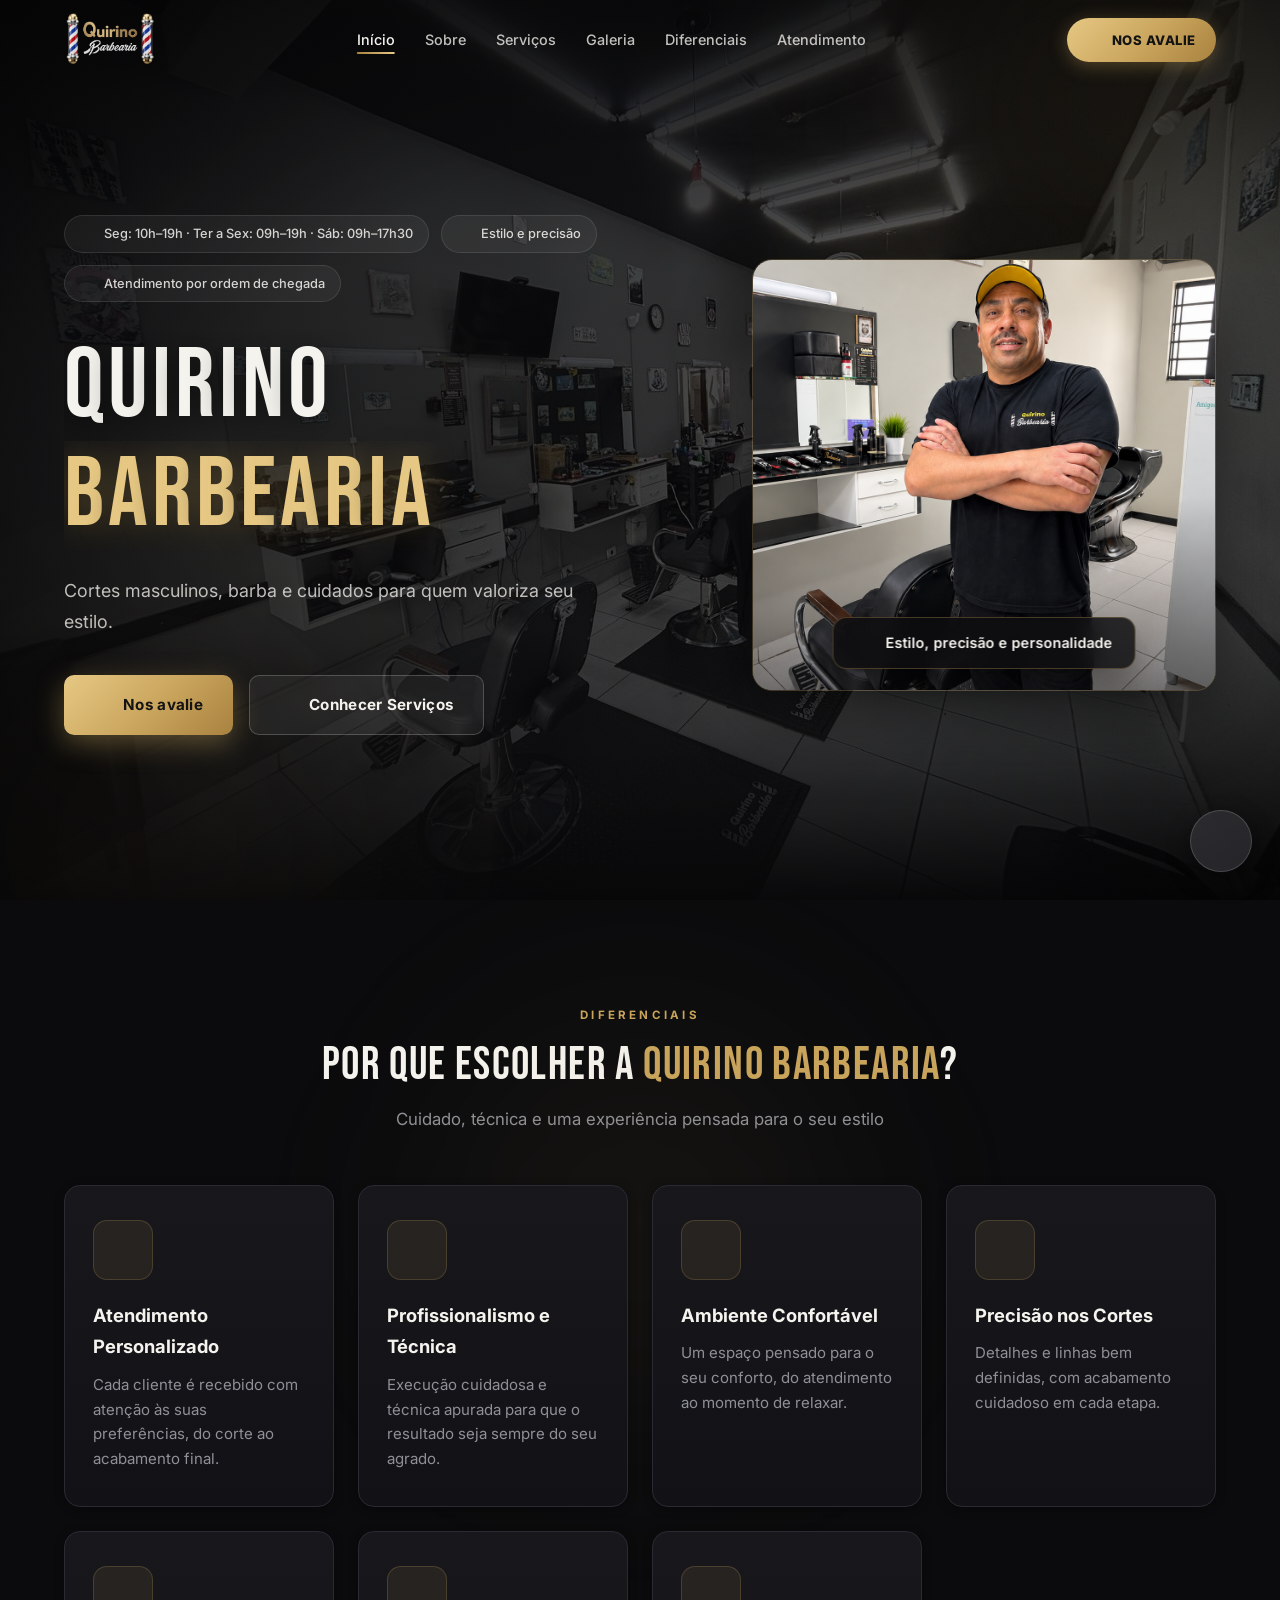
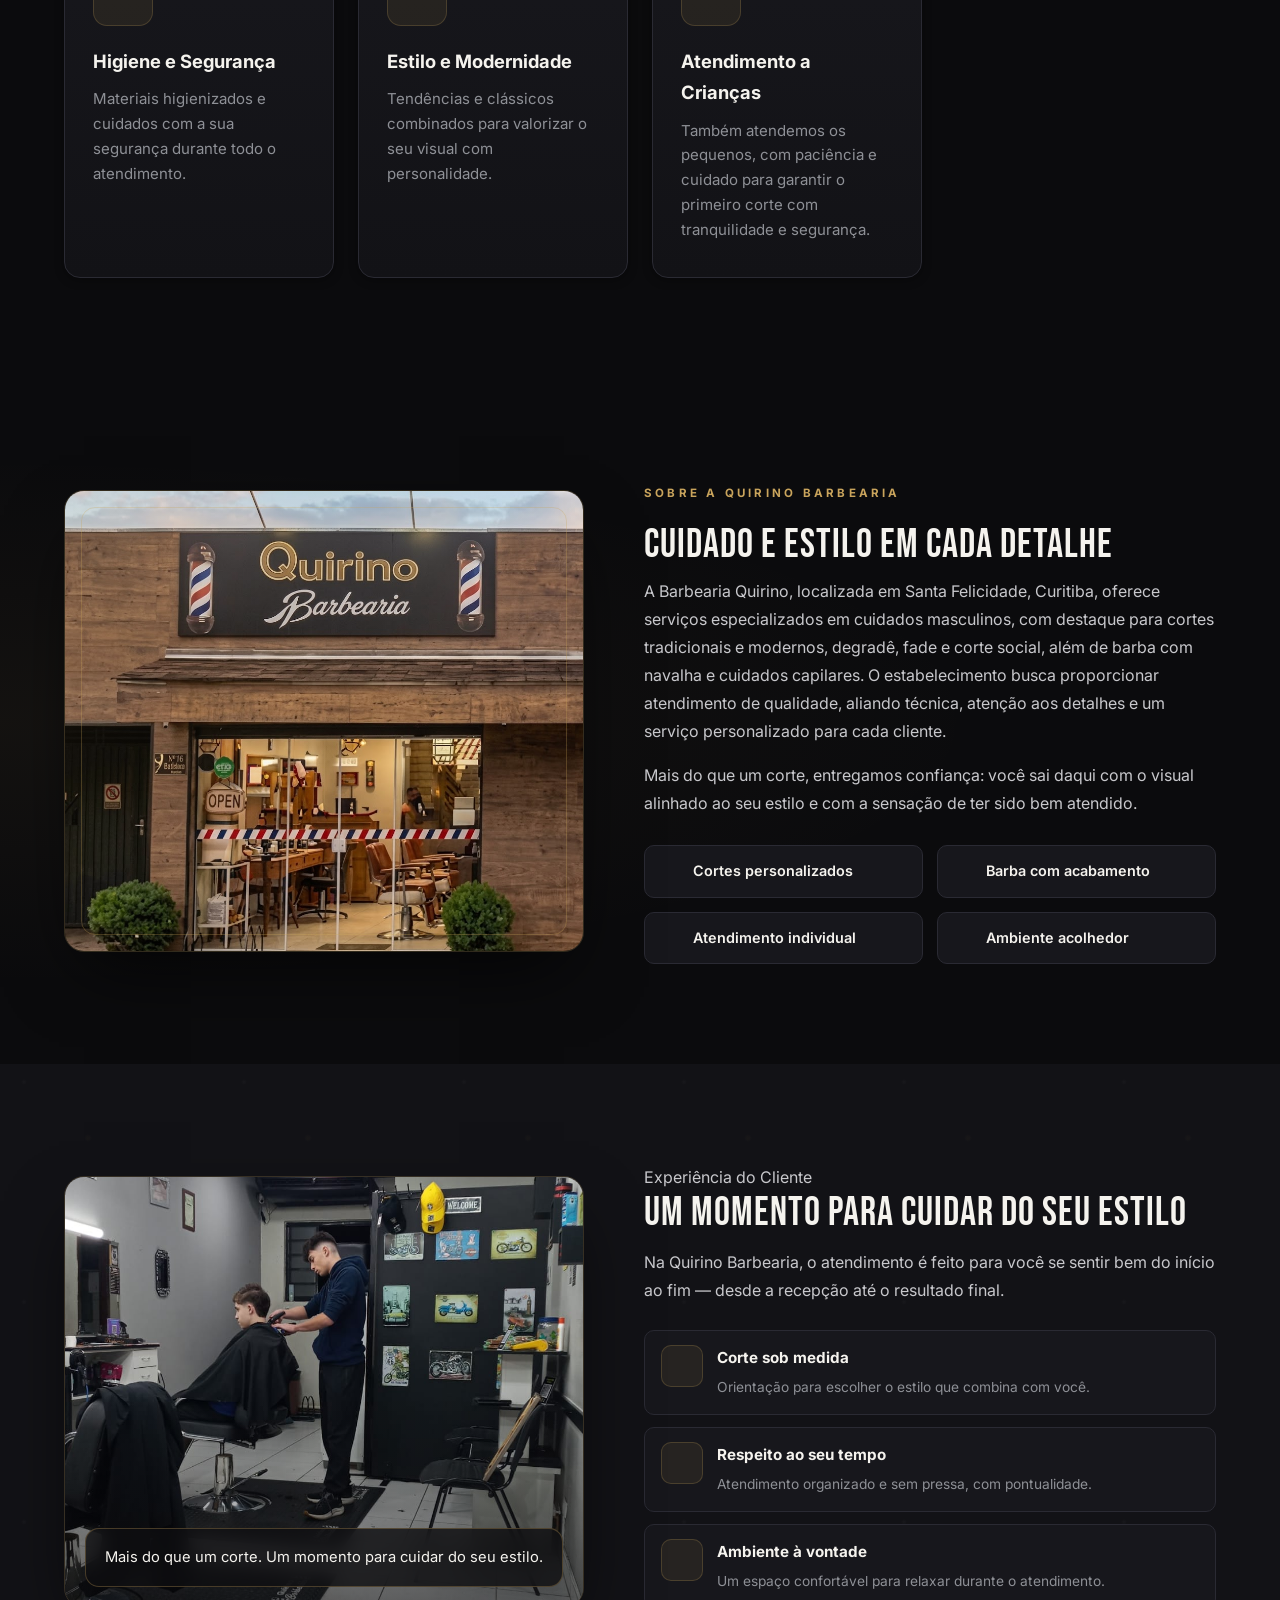
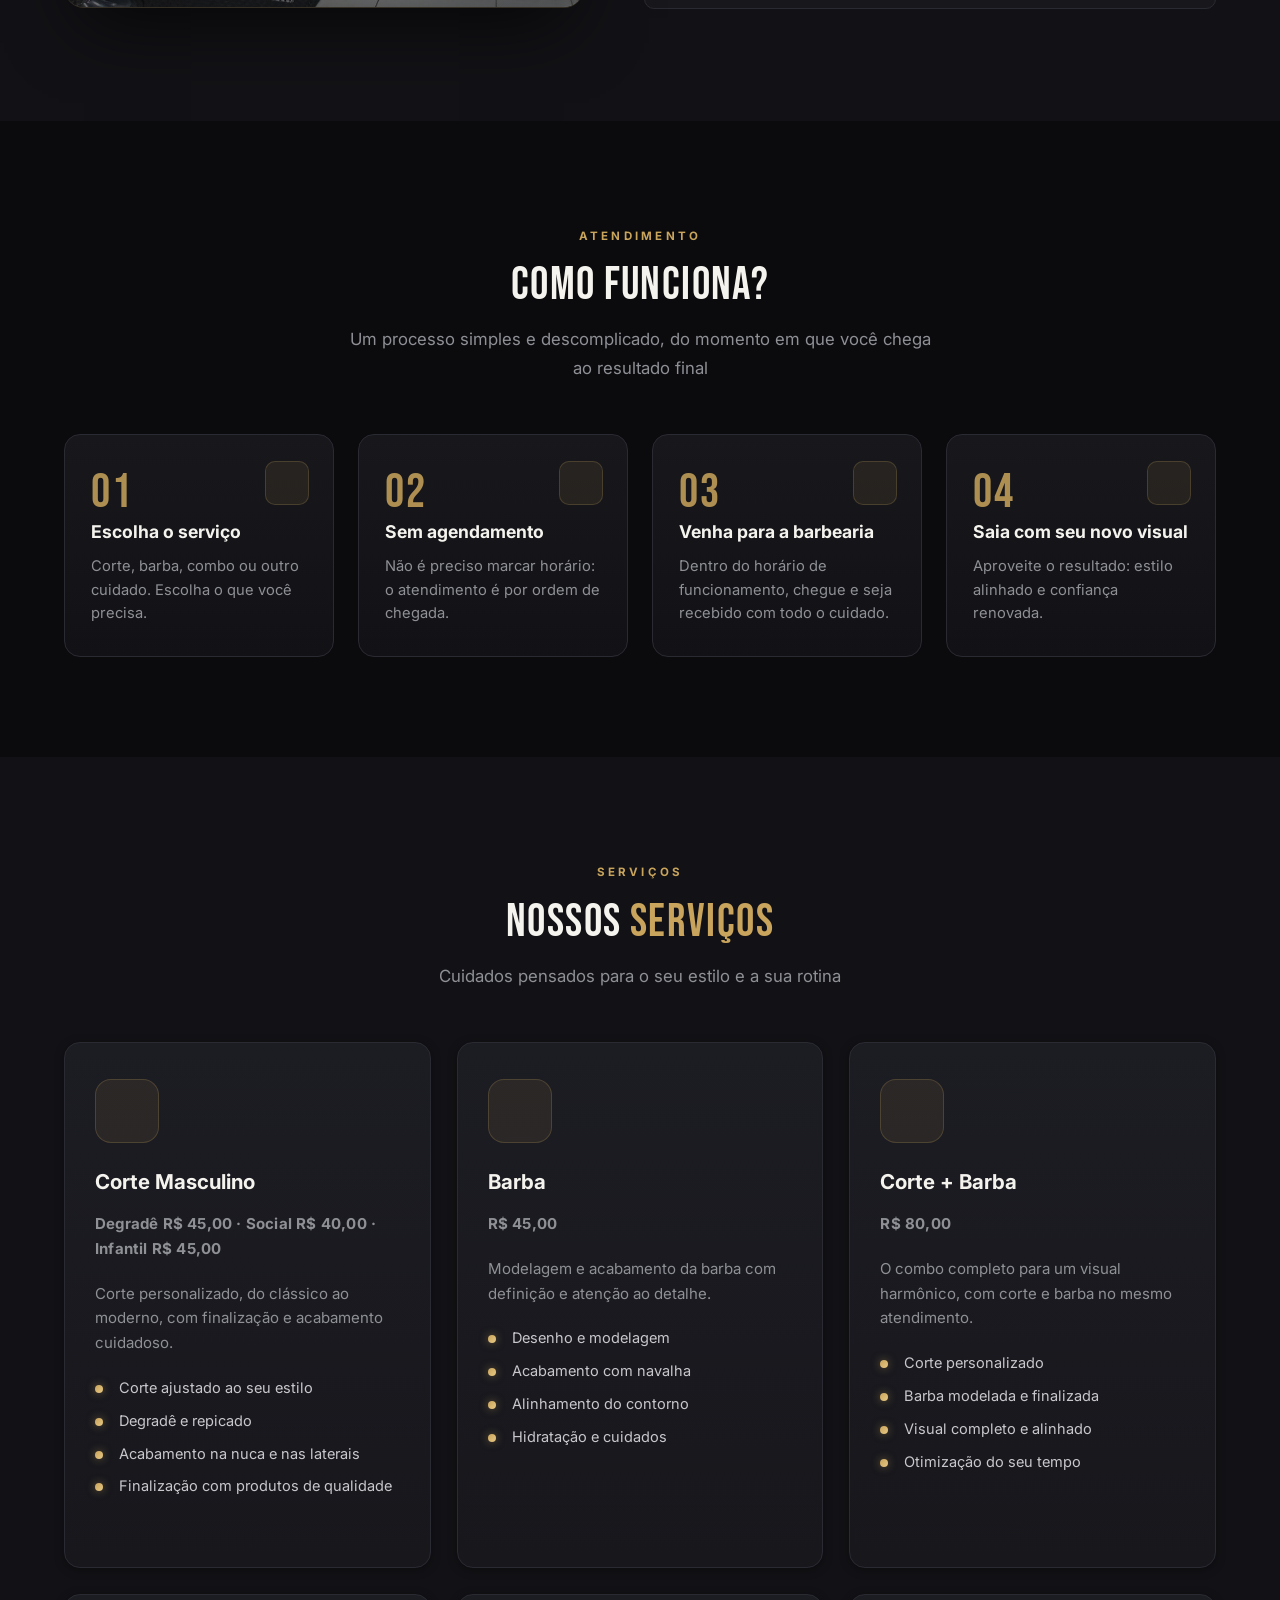
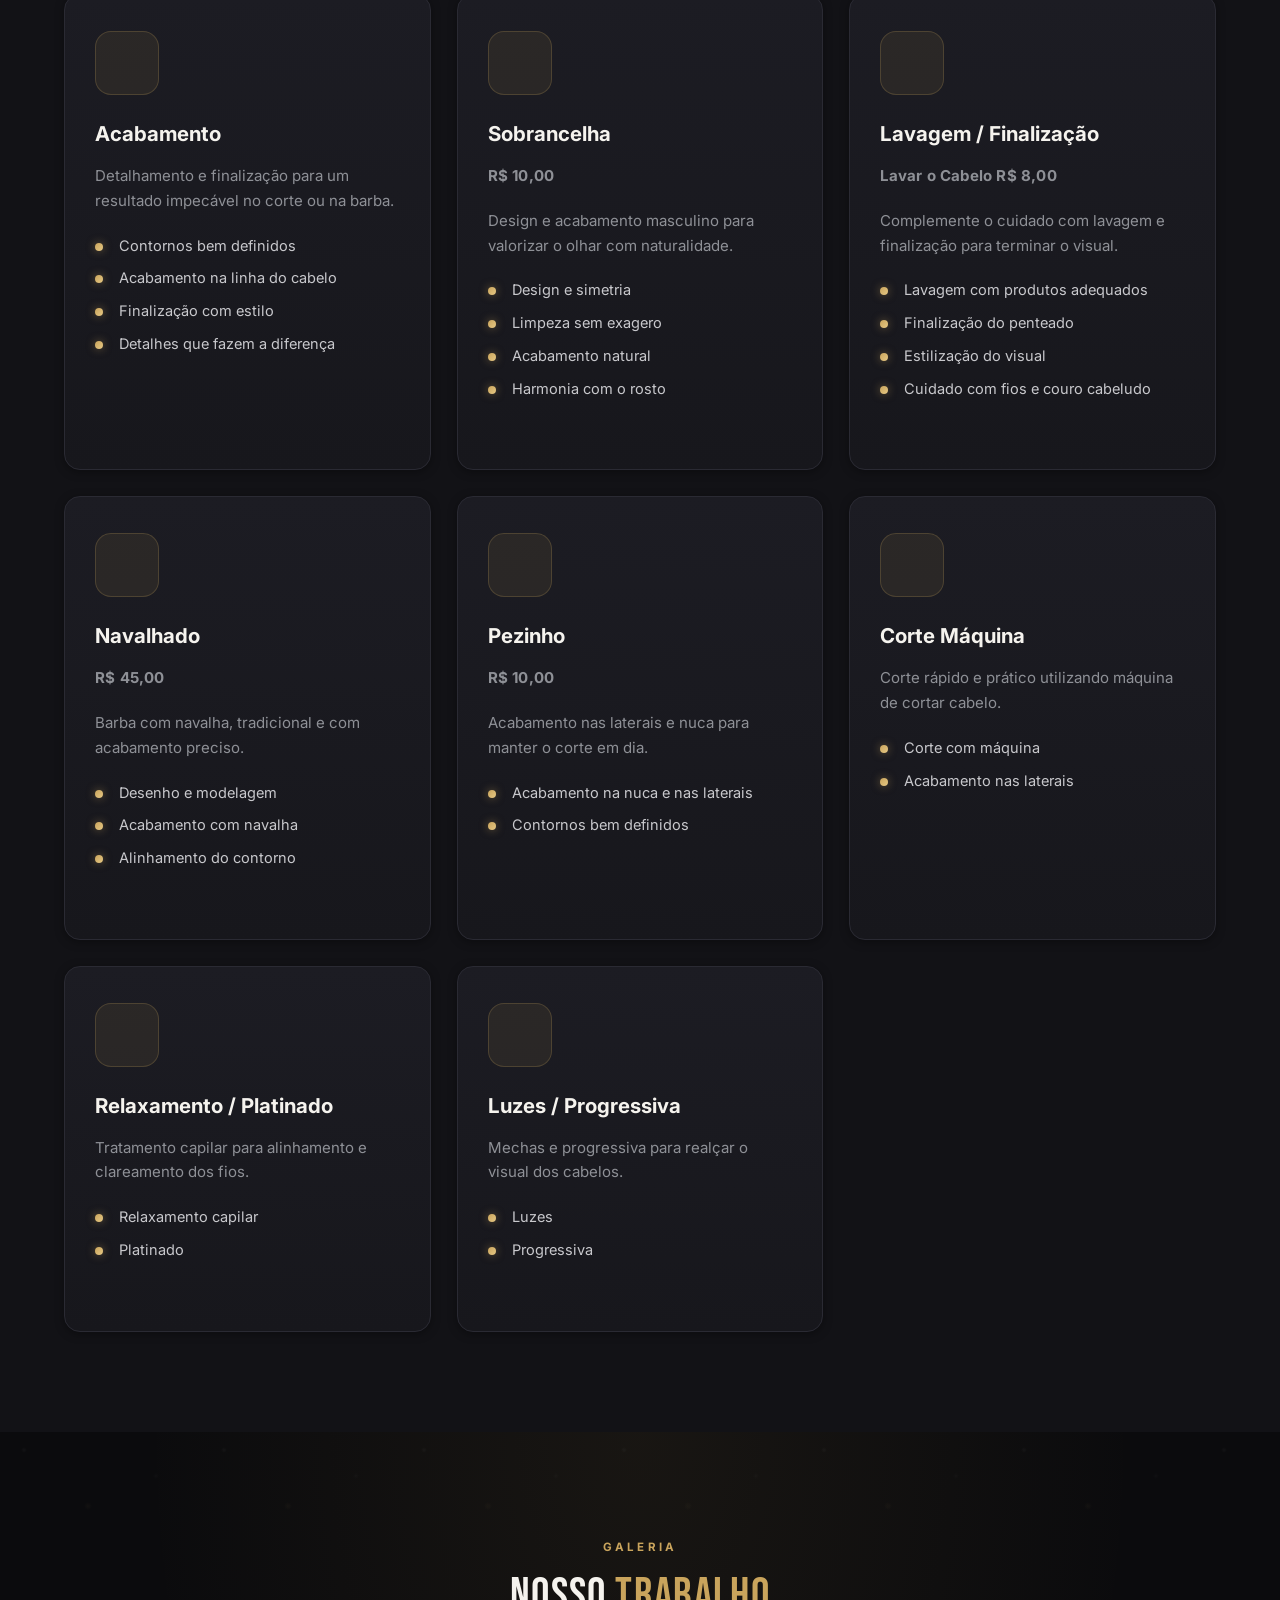
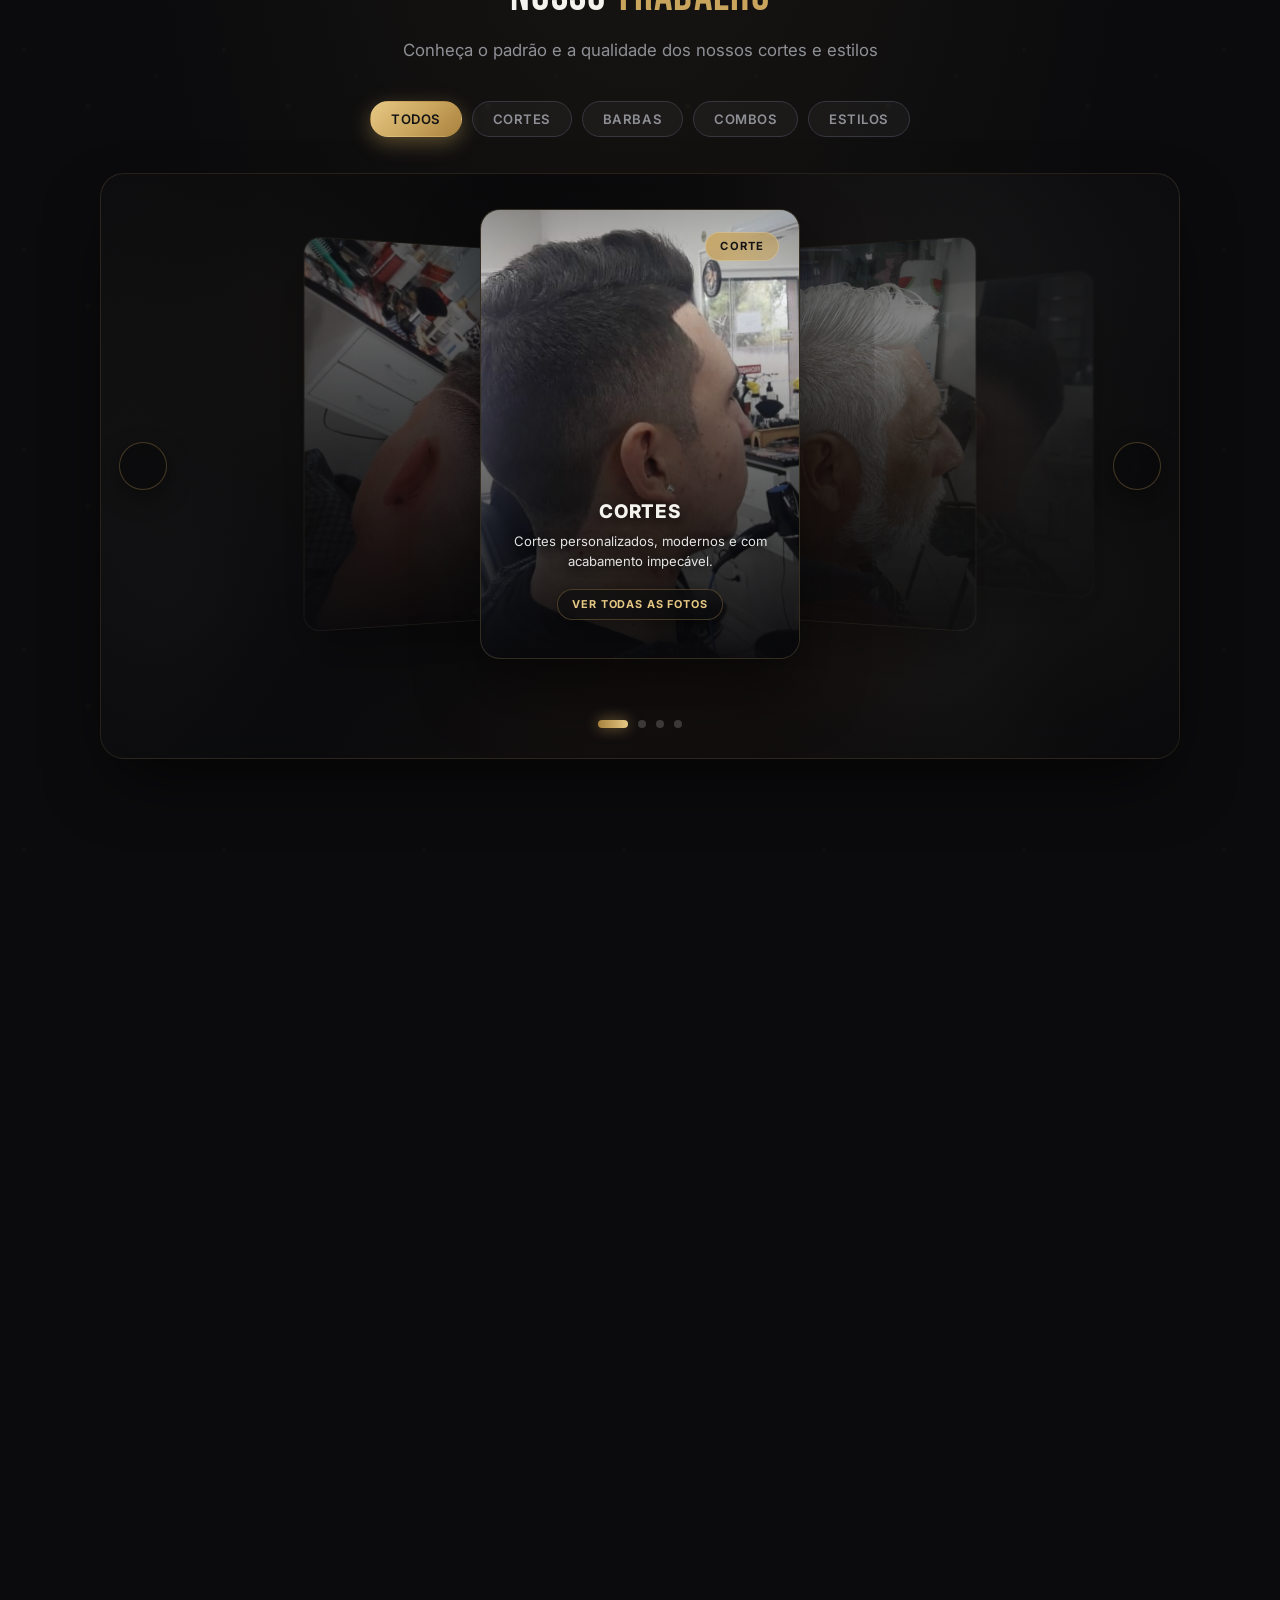
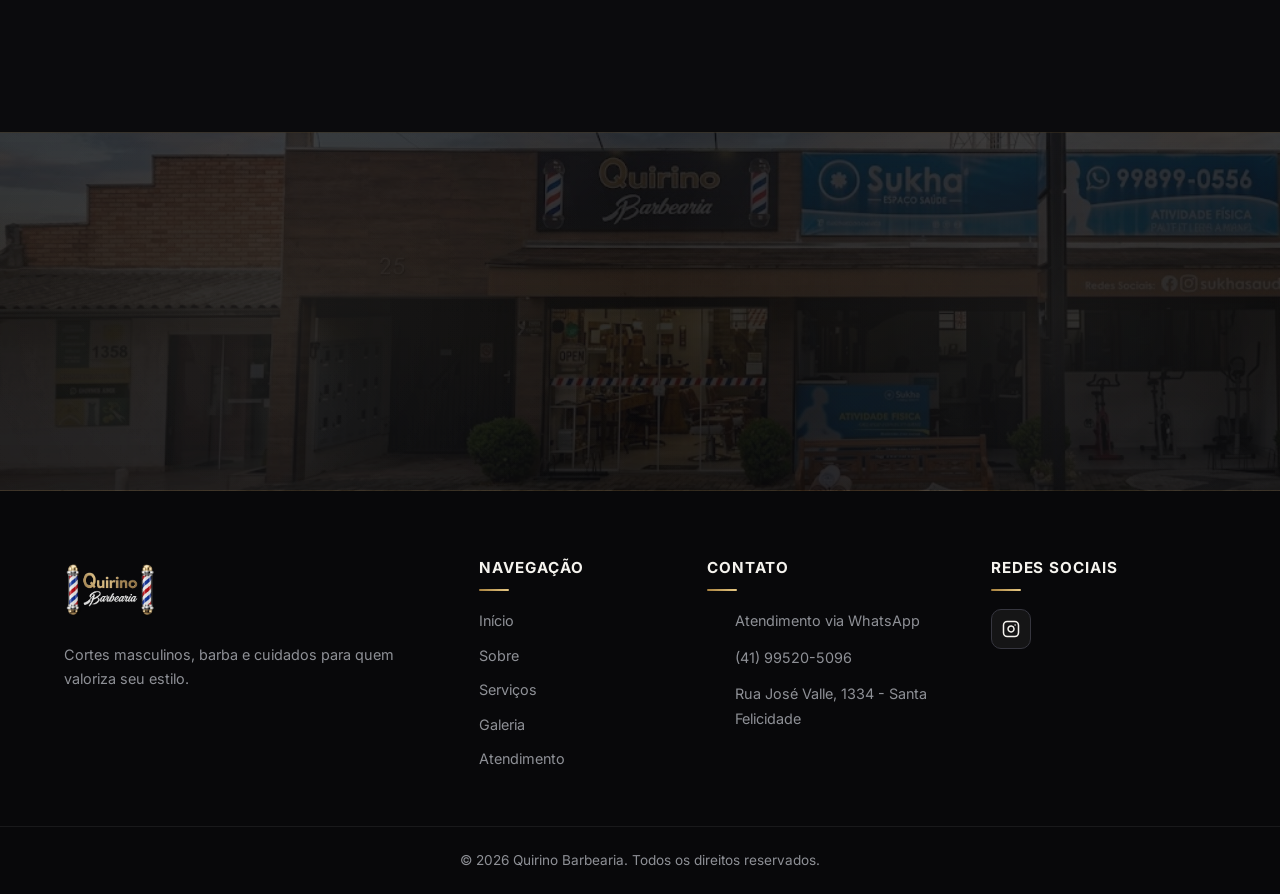
==== commit 9d5e752b: "fix: ajusta caminho da imagem destaque para .PNG" ====
--- a/index.html
+++ b/index.html
@@ -178,7 +178,7 @@
           <div class="hero-photo">
             <div class="hero-photo-wrapper">
               <!-- [INSERIR FOTO] Foto lateral do hero -->
-              <img src="assets/images/experiencia/destaque-estilo-precisao.jpg" alt="Barbeiro realizando corte de cabelo na Quirino Barbearia">
+              <img src="assets/images/experiencia/destaque-estilo-precisao.PNG" alt="Barbeiro realizando corte de cabelo na Quirino Barbearia">
             </div>
             <div class="hero-photo-badge">
               <i data-lucide="crown" aria-hidden="true"></i>
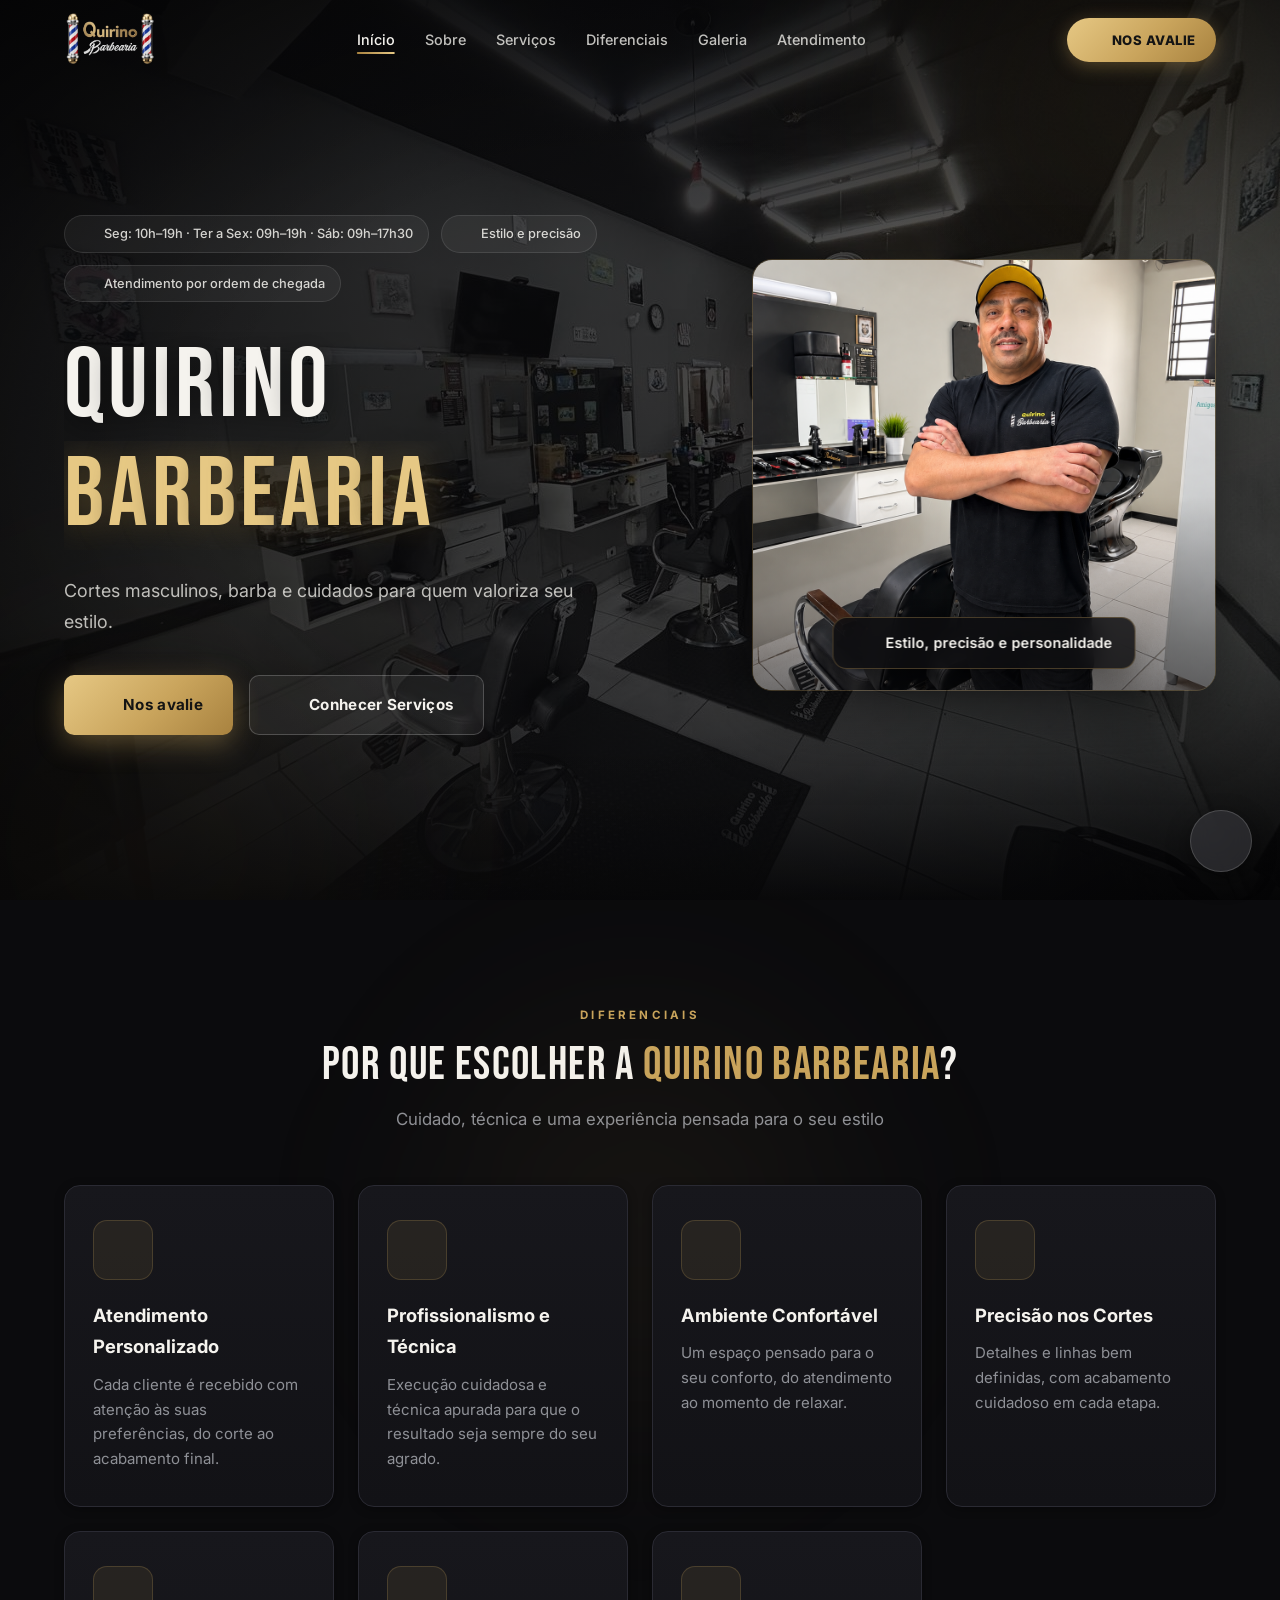
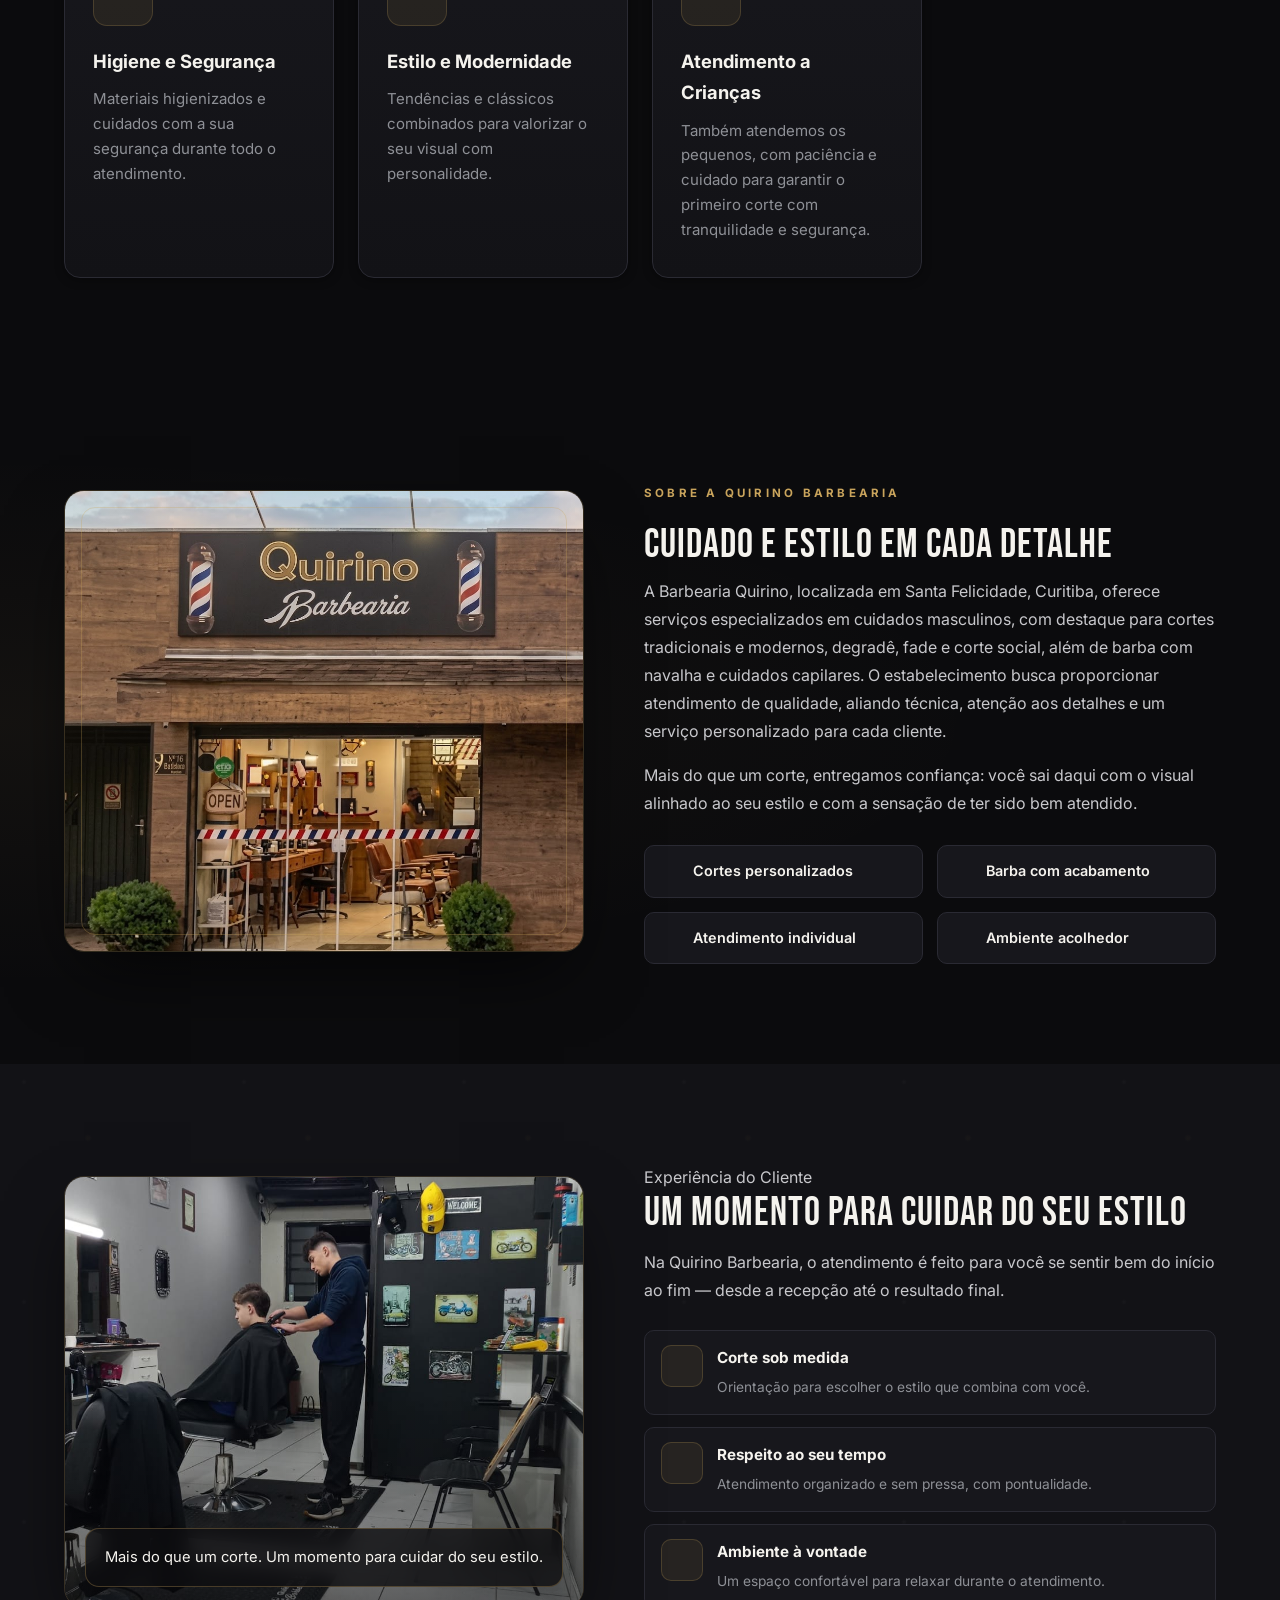
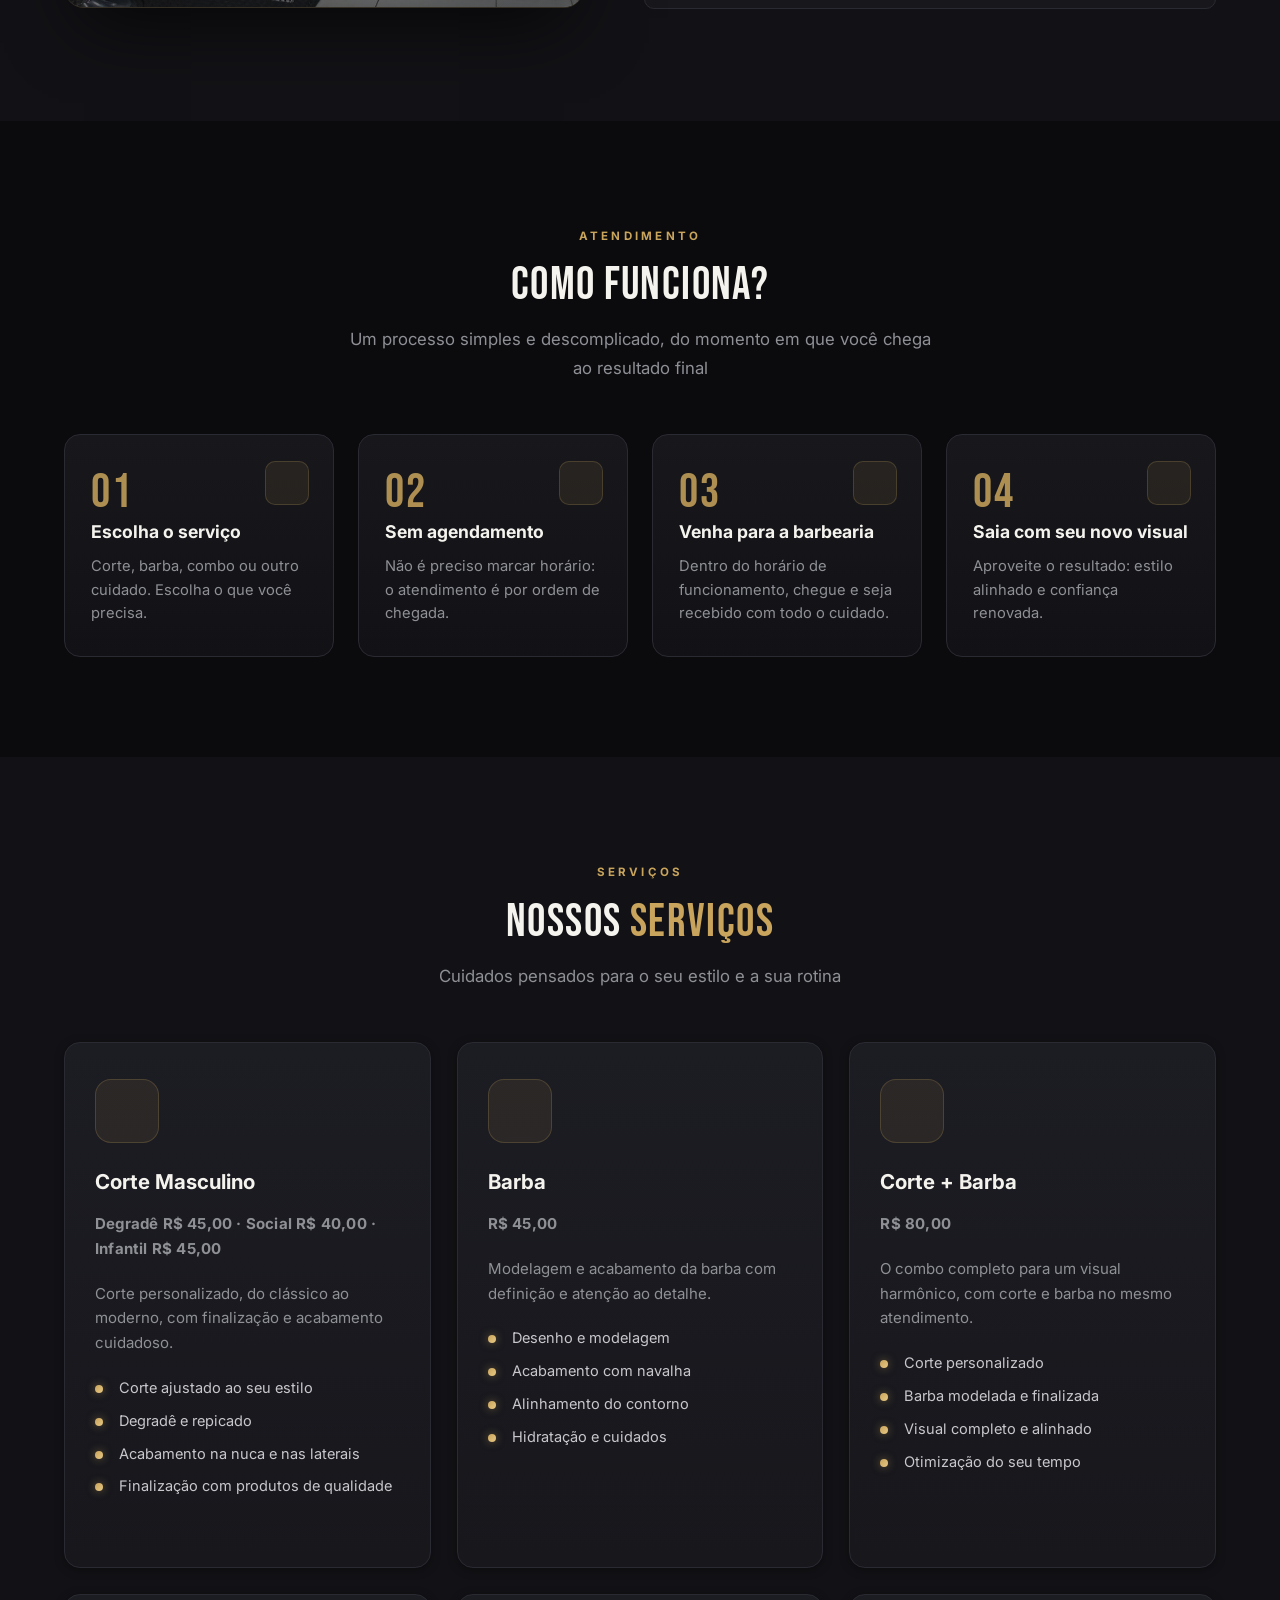
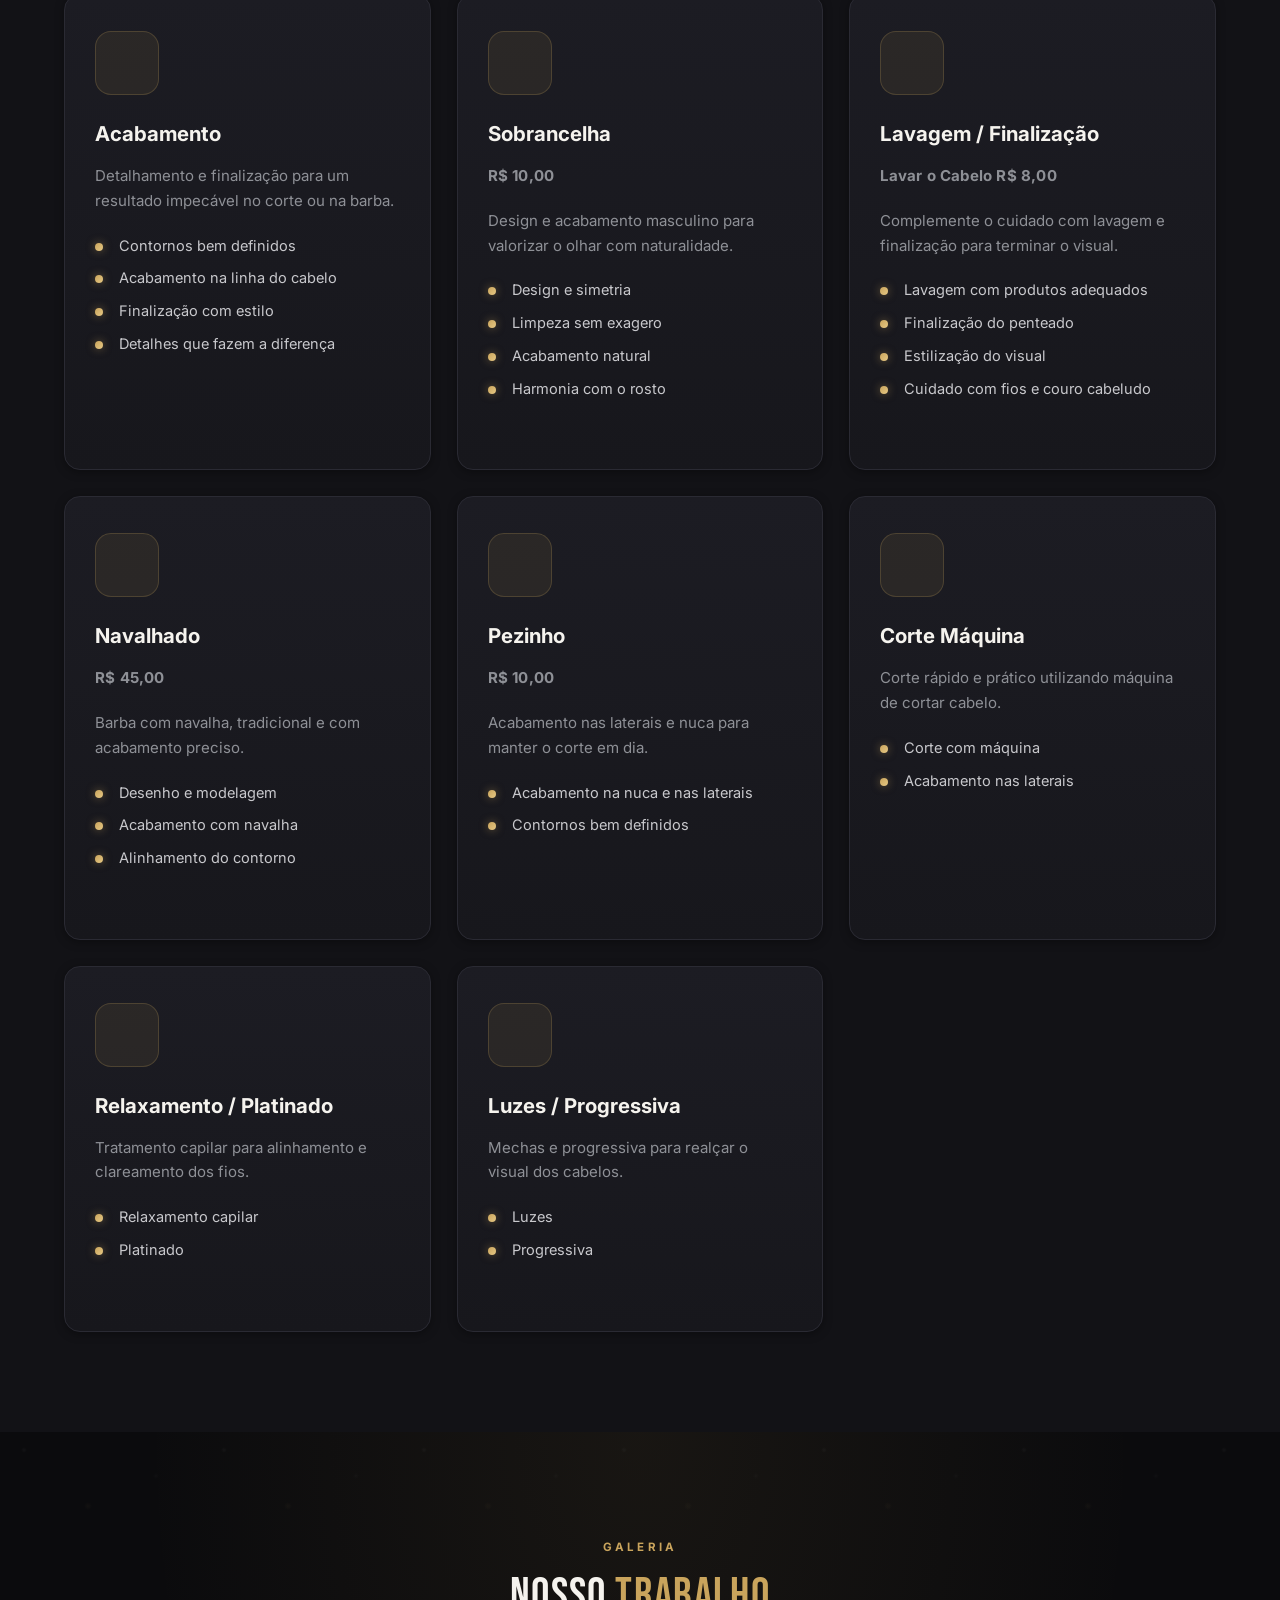
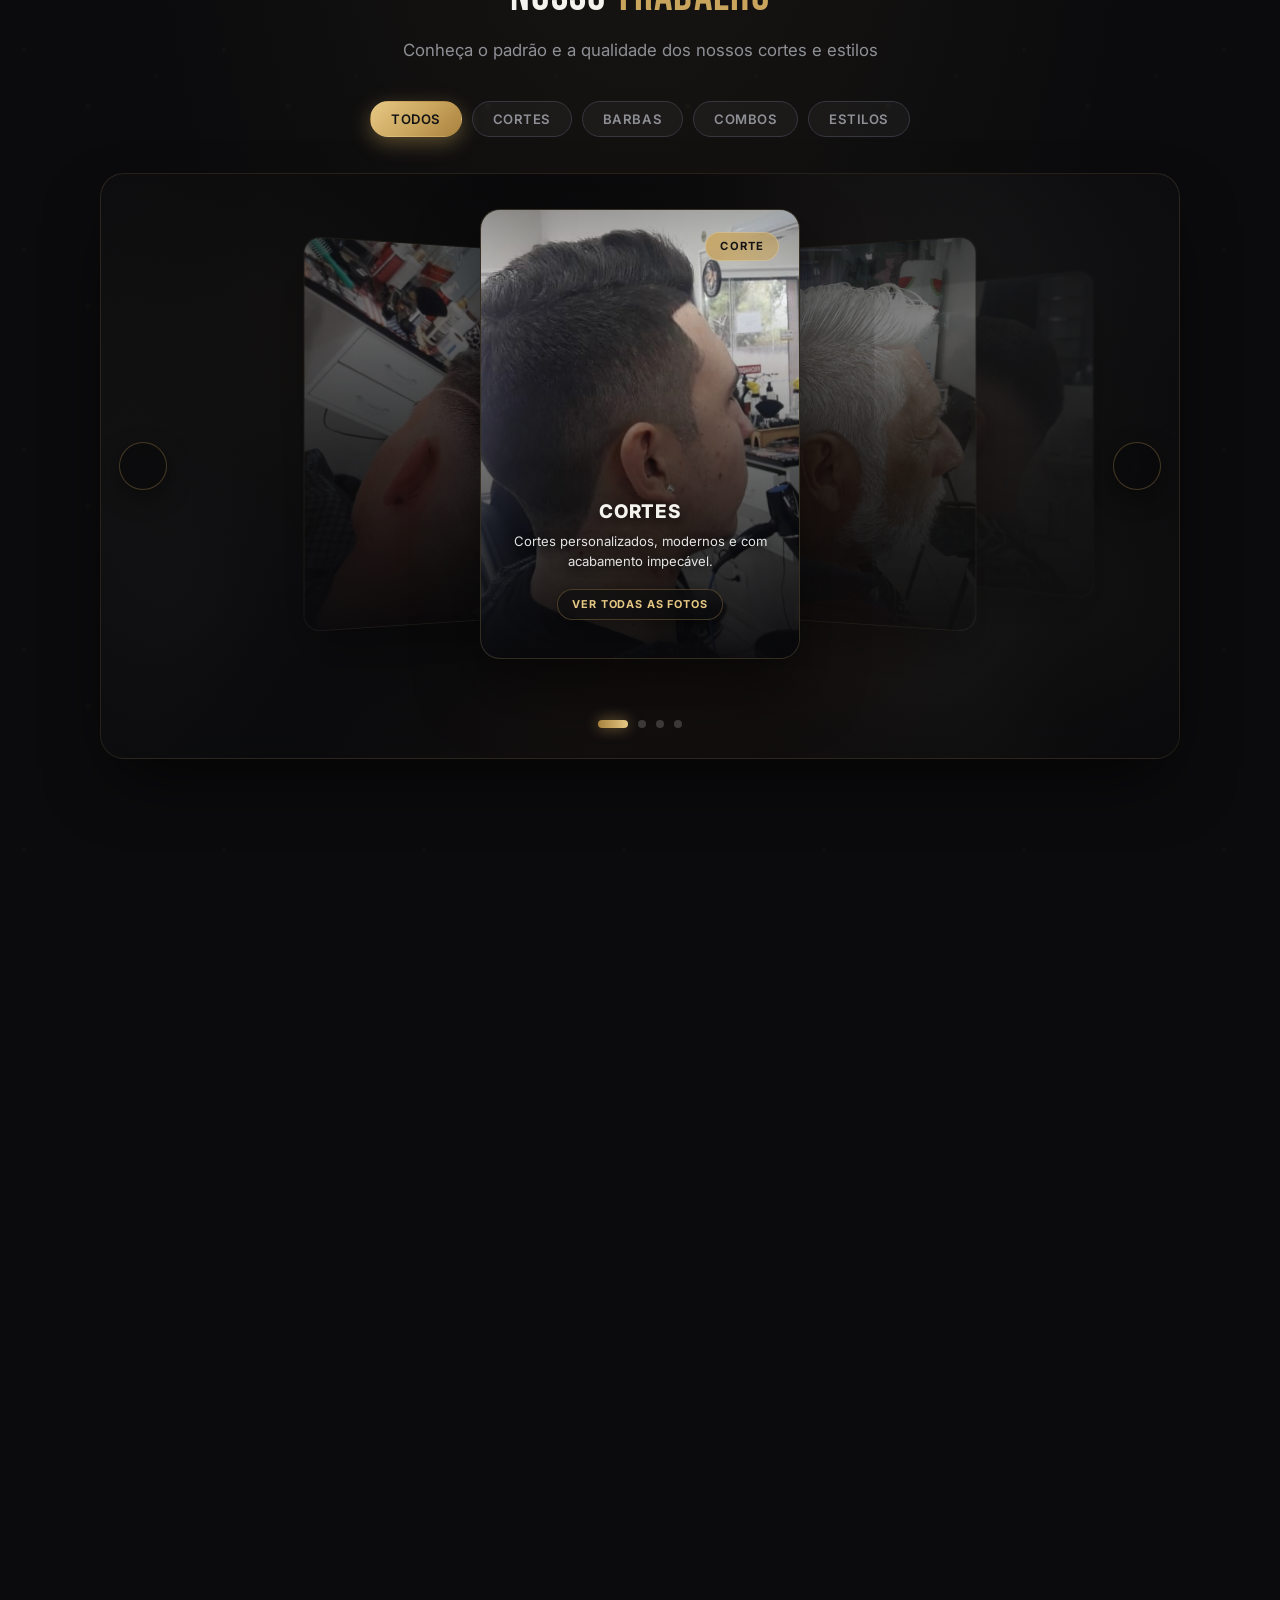
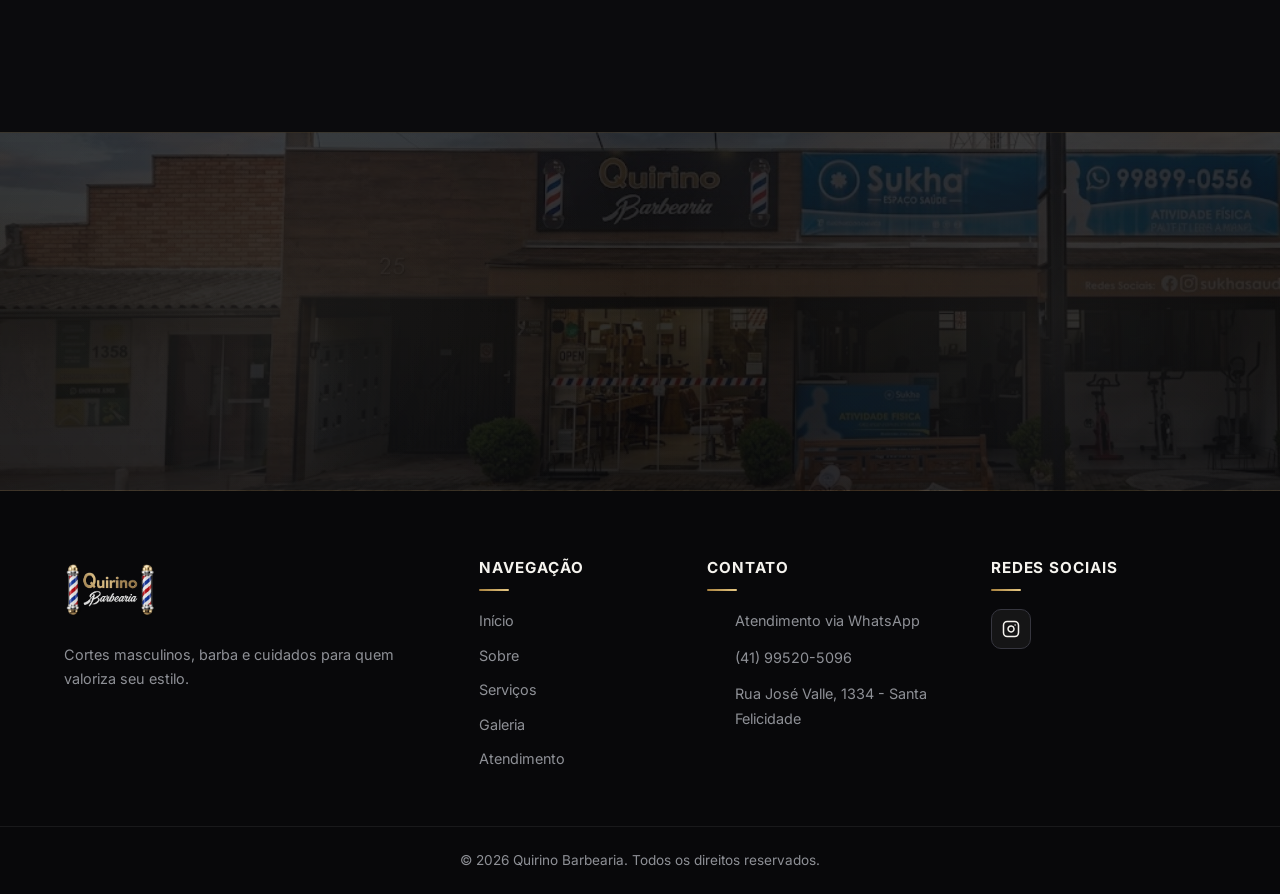
==== commit 285cf268: "feat: reordena menu do cabecalho para seguir ordem dos blocos do site" ====
--- a/index.html
+++ b/index.html
@@ -11,24 +11,25 @@
   <meta name="theme-color" content="#0b0b0d">
   <meta name="robots" content="index, follow">
   <meta name="author" content="Quirino Barbearia">
-  <link rel="canonical" href="">
+  <link rel="canonical" href="https://barbeariaquirino.com.br/">
 
   <!-- Favicon -->
   <link rel="icon" type="image/png" href="assets/images/logo/favicon.png">
 
   <!-- Open Graph -->
   <meta property="og:type" content="website">
+  <meta property="og:url" content="https://barbeariaquirino.com.br/">
   <meta property="og:title" content="Quirino Barbearia | Cortes Masculinos e Barba">
   <meta property="og:description" content="A Barbearia Quirino, localizada em Santa Felicidade, Curitiba, oferece serviços especializados em cuidados masculinos, com destaque para cortes tradicionais e modernos, degradê, fade e corte social, além de barba com navalha e cuidados capilares. O estabelecimento busca proporcionar atendimento de qualidade, aliando técnica, atenção aos detalhes e um serviço personalizado para cada cliente.">
   <meta property="og:locale" content="pt_BR">
-  <meta property="og:image" content="">
+  <meta property="og:image" content="https://barbeariaquirino.com.br/assets/images/hero/background-inicio.jpg">
   <meta property="og:image:alt" content="Quirino Barbearia — Cortes Masculinos e Barba">
 
   <!-- Twitter Cards -->
   <meta name="twitter:card" content="summary_large_image">
   <meta name="twitter:title" content="Quirino Barbearia | Cortes Masculinos e Barba">
   <meta name="twitter:description" content="Barbearia Quirino em Santa Felicidade, Curitiba. Cortes masculinos, degradê, fade, social, barba com navalha e cuidados capilares.">
-  <meta name="twitter:image" content="">
+  <meta name="twitter:image" content="https://barbeariaquirino.com.br/assets/images/hero/background-inicio.jpg">
 
   <!-- Fontes -->
   <link rel="preconnect" href="https://fonts.googleapis.com">
@@ -106,8 +107,8 @@
           <li><a href="#inicio">Início</a></li>
           <li><a href="#sobre">Sobre</a></li>
           <li><a href="#servicos">Serviços</a></li>
+          <li><a href="#diferenciais">Diferenciais</a></li>
           <li><a href="#galeria">Galeria</a></li>
-          <li><a href="#diferenciais">Diferenciais</a></li>
           <li><a href="#atendimento">Atendimento</a></li>
         </ul>
       </nav>
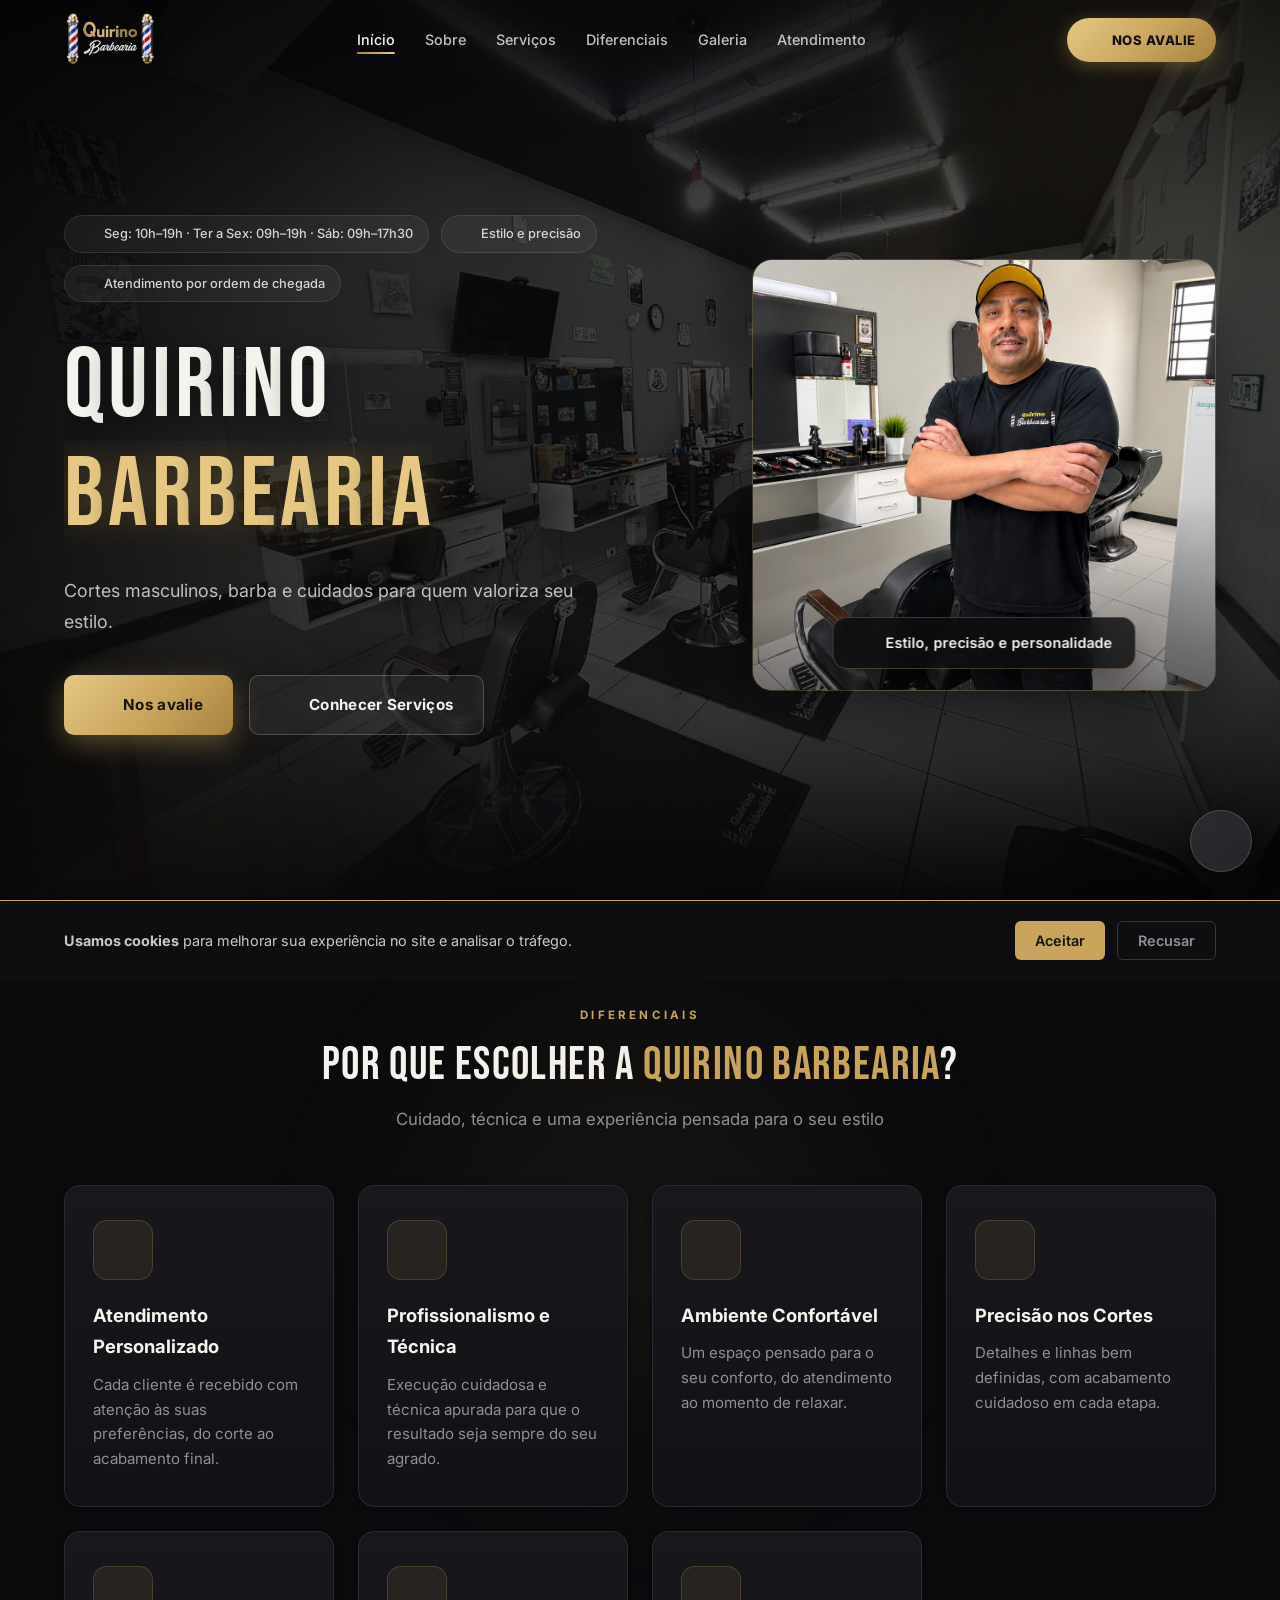
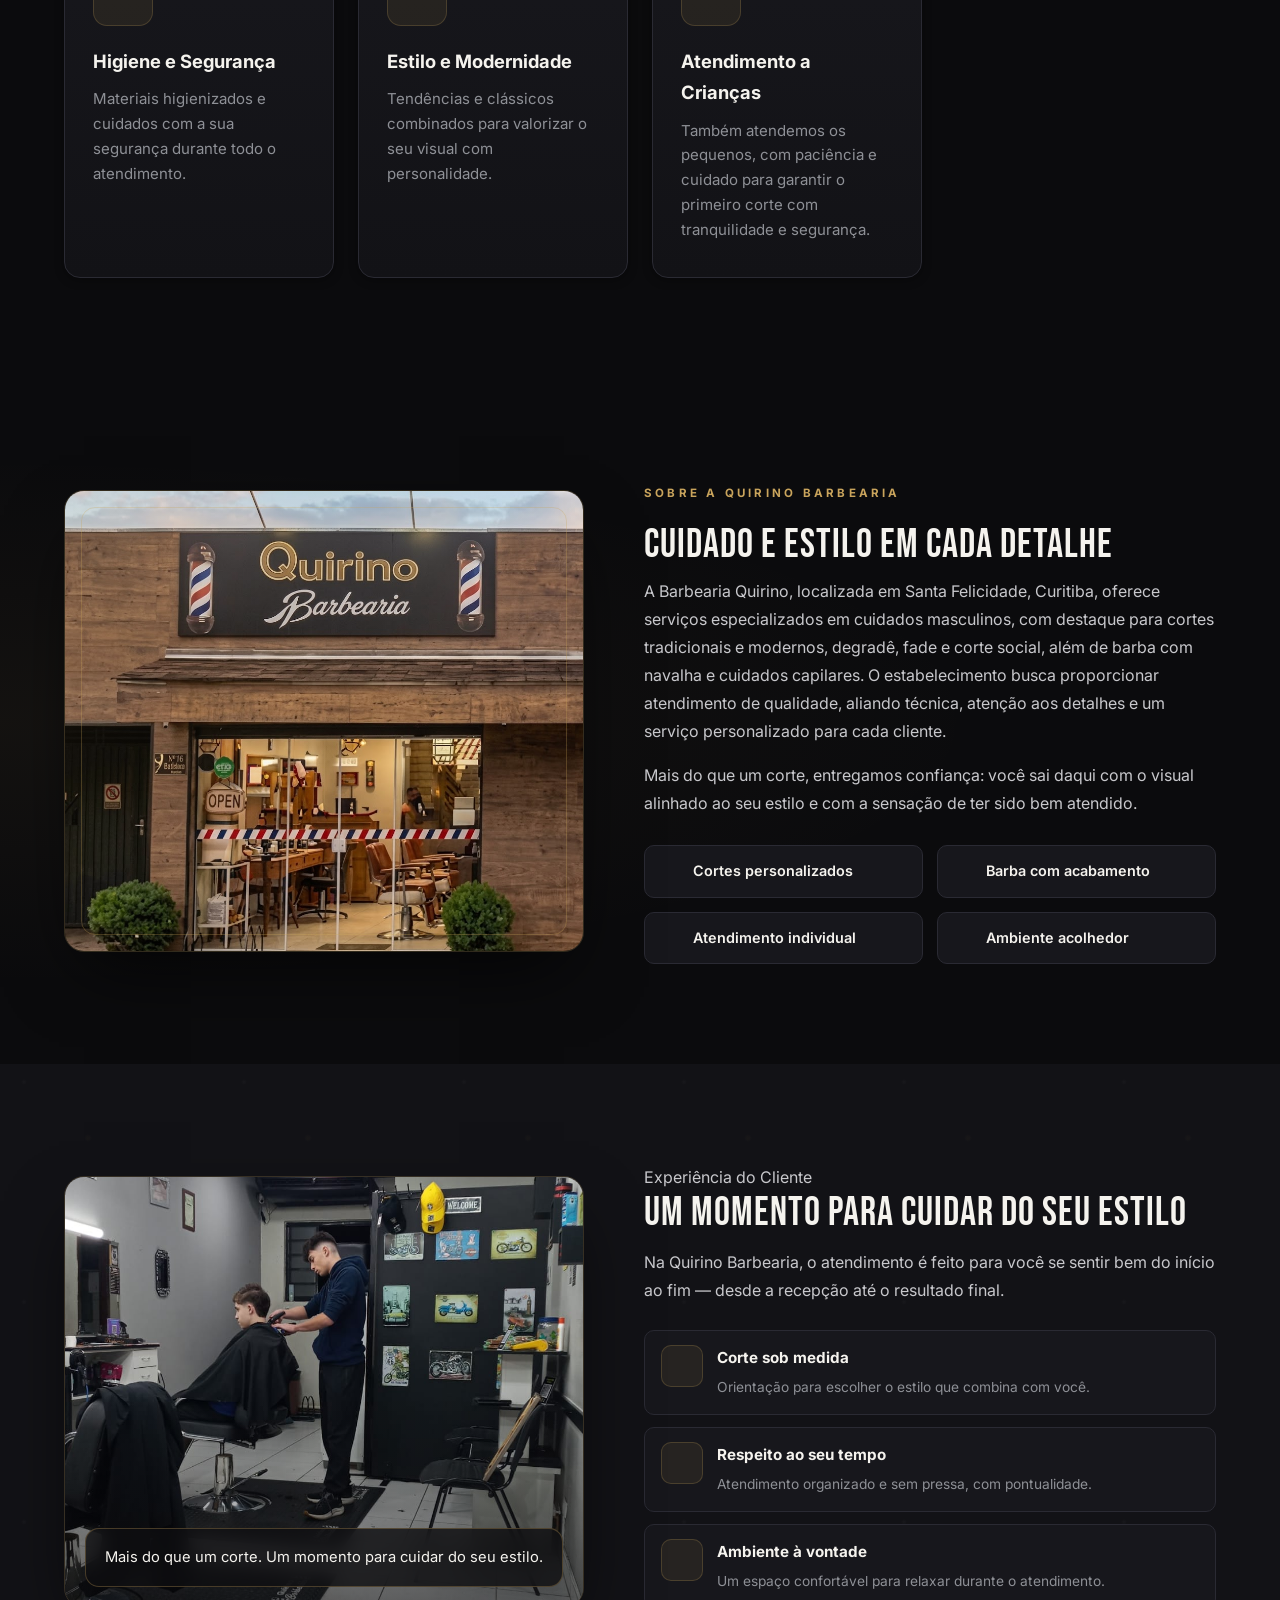
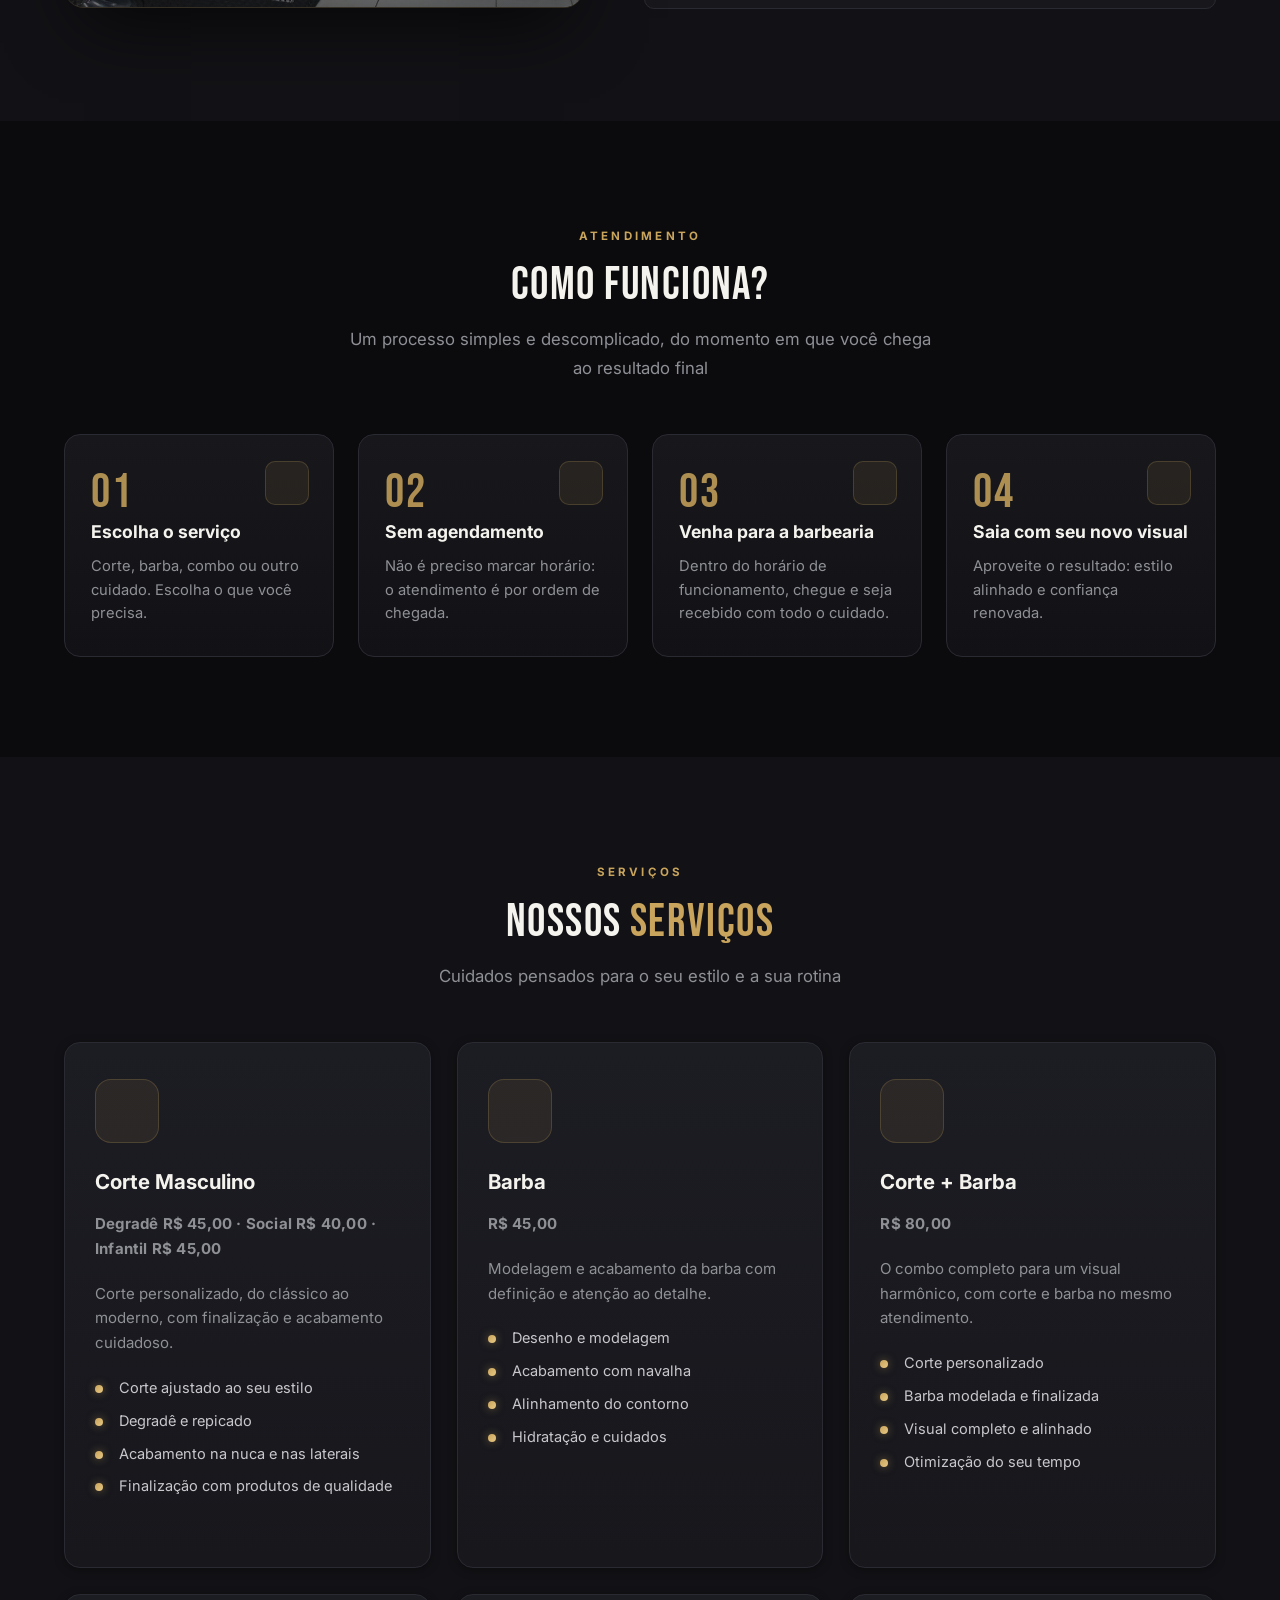
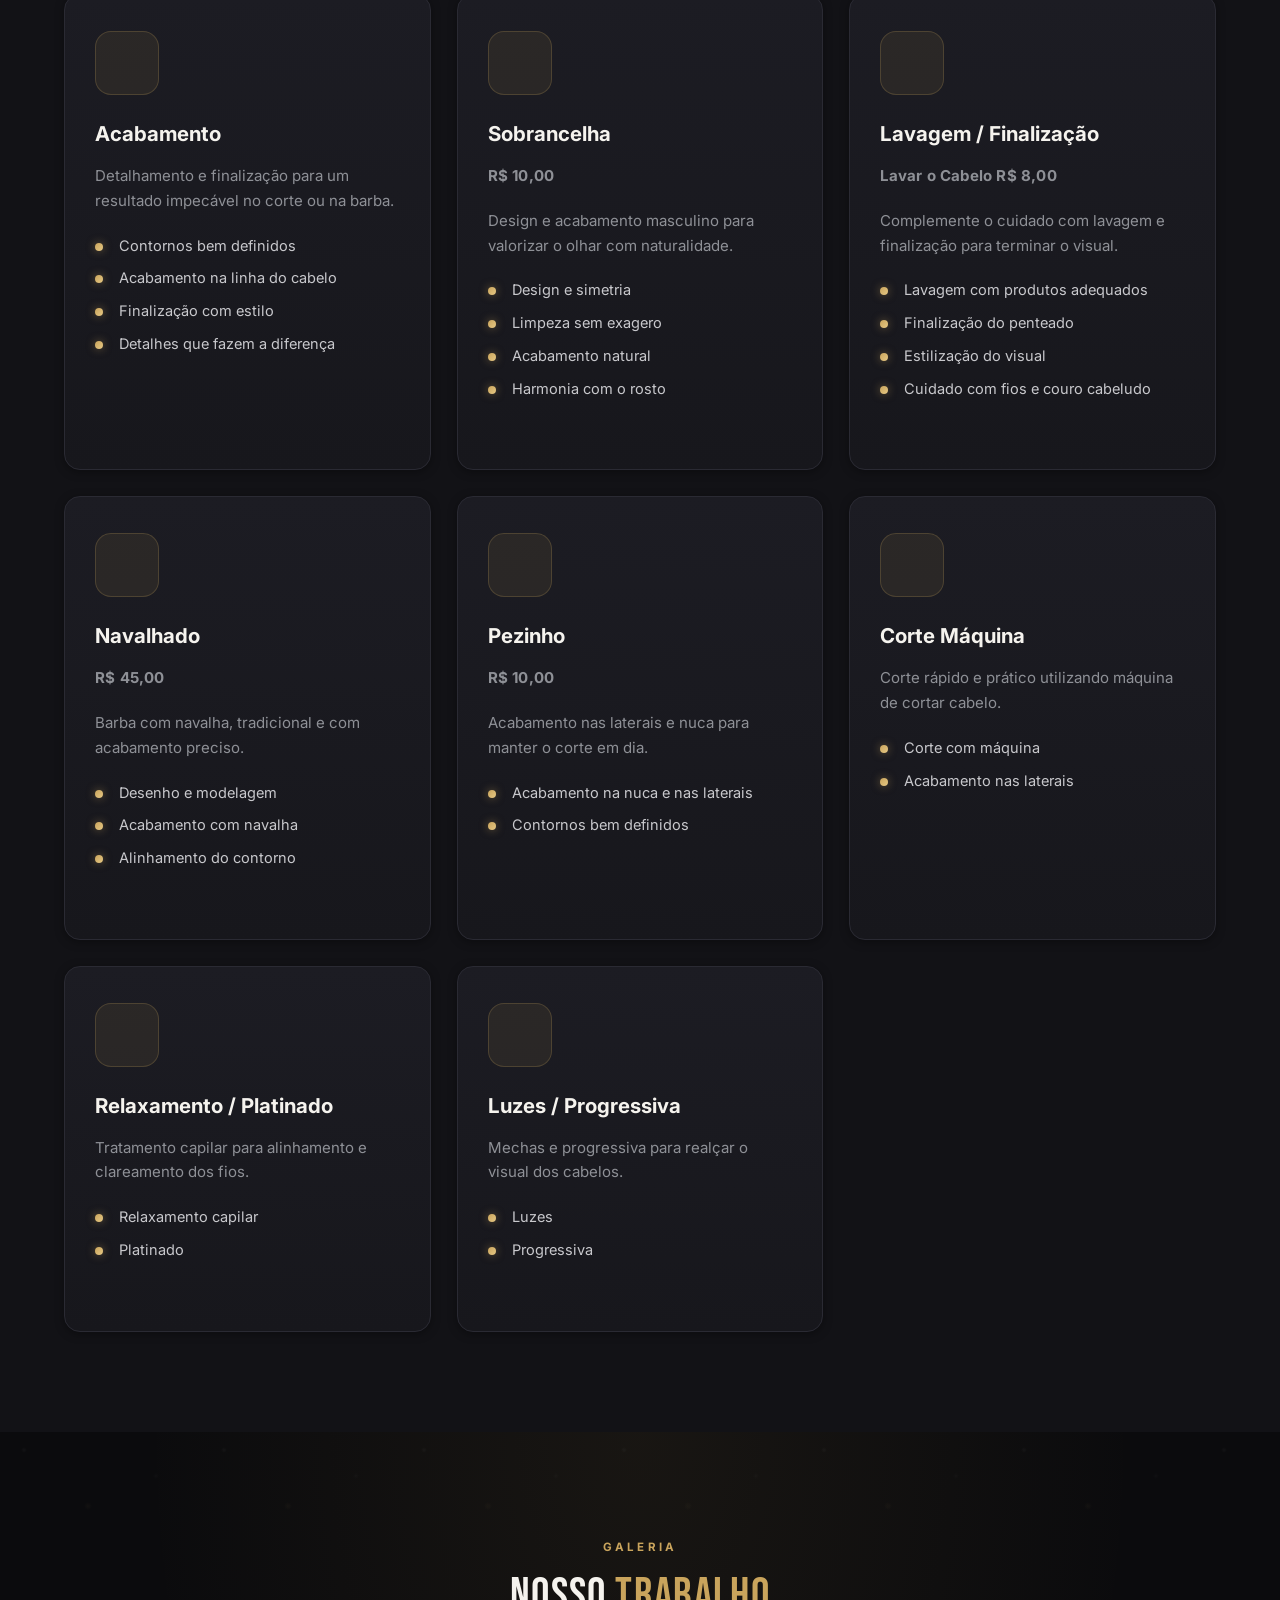
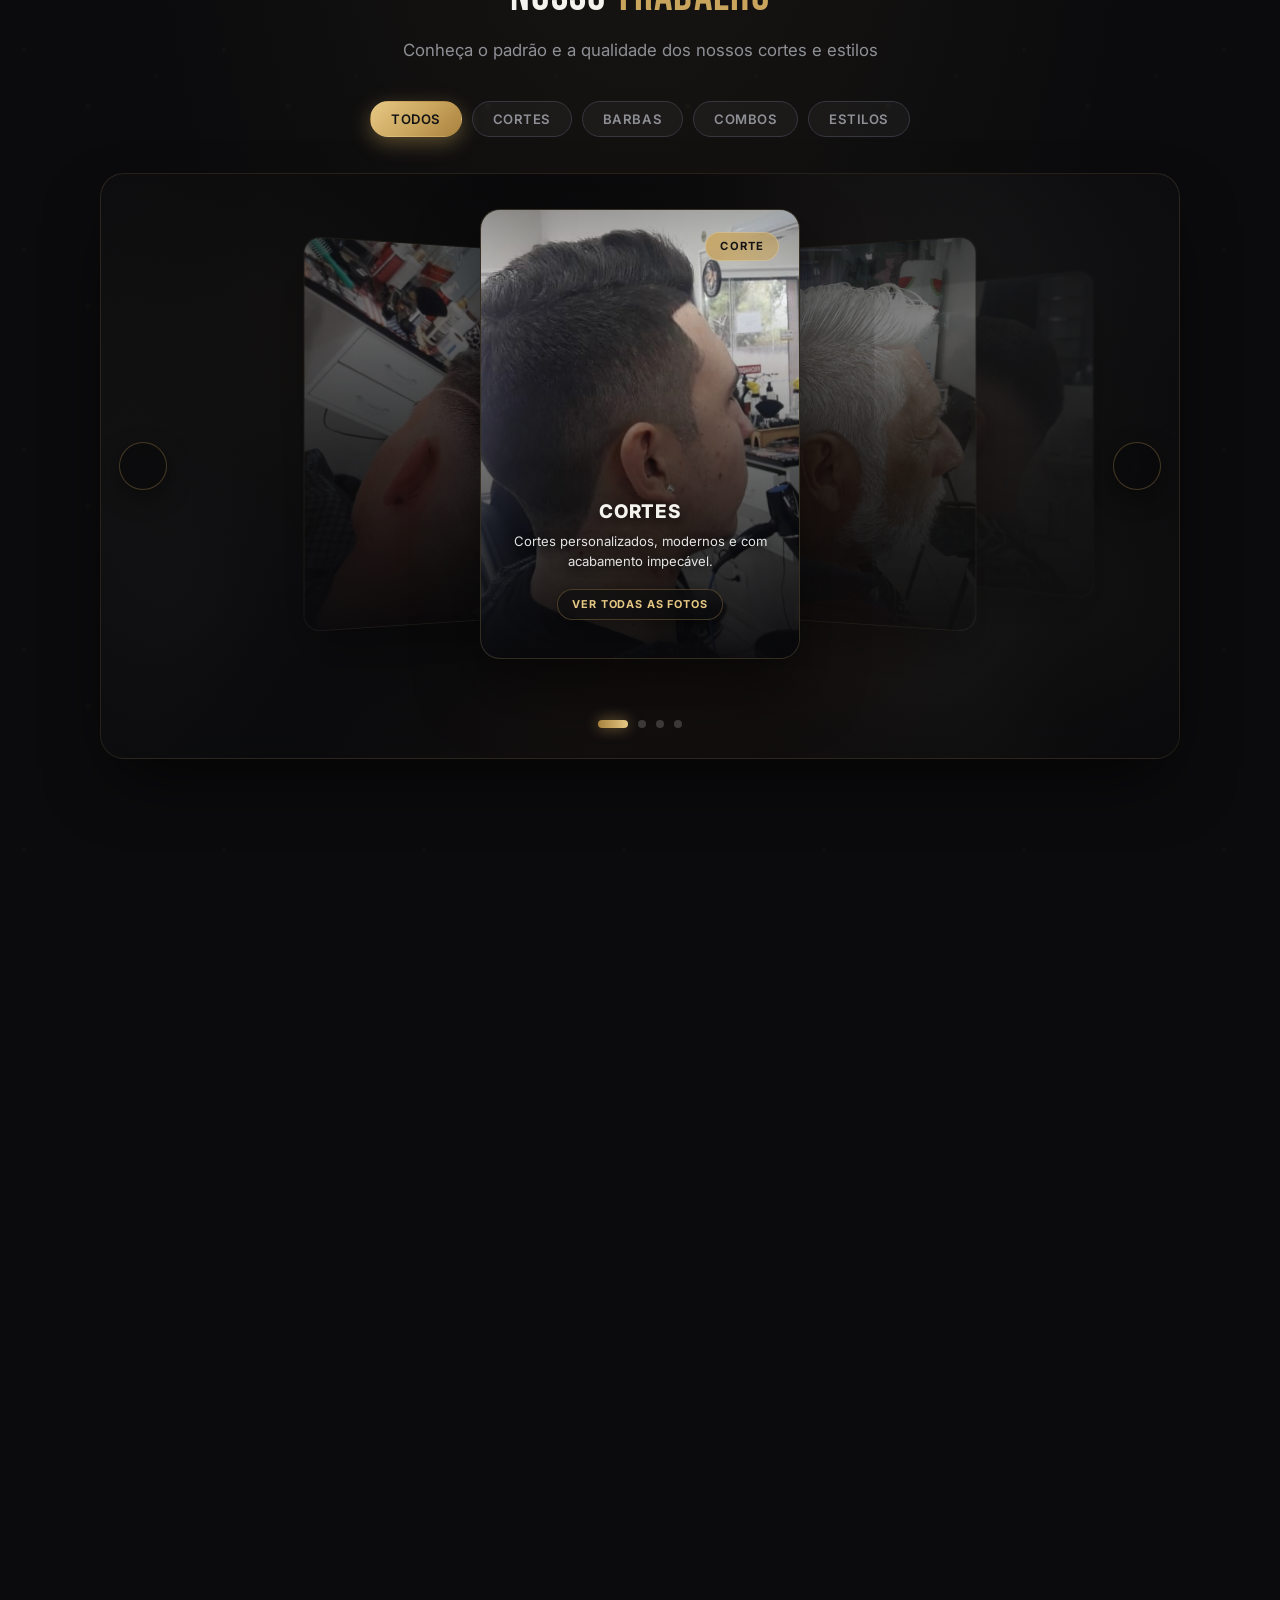
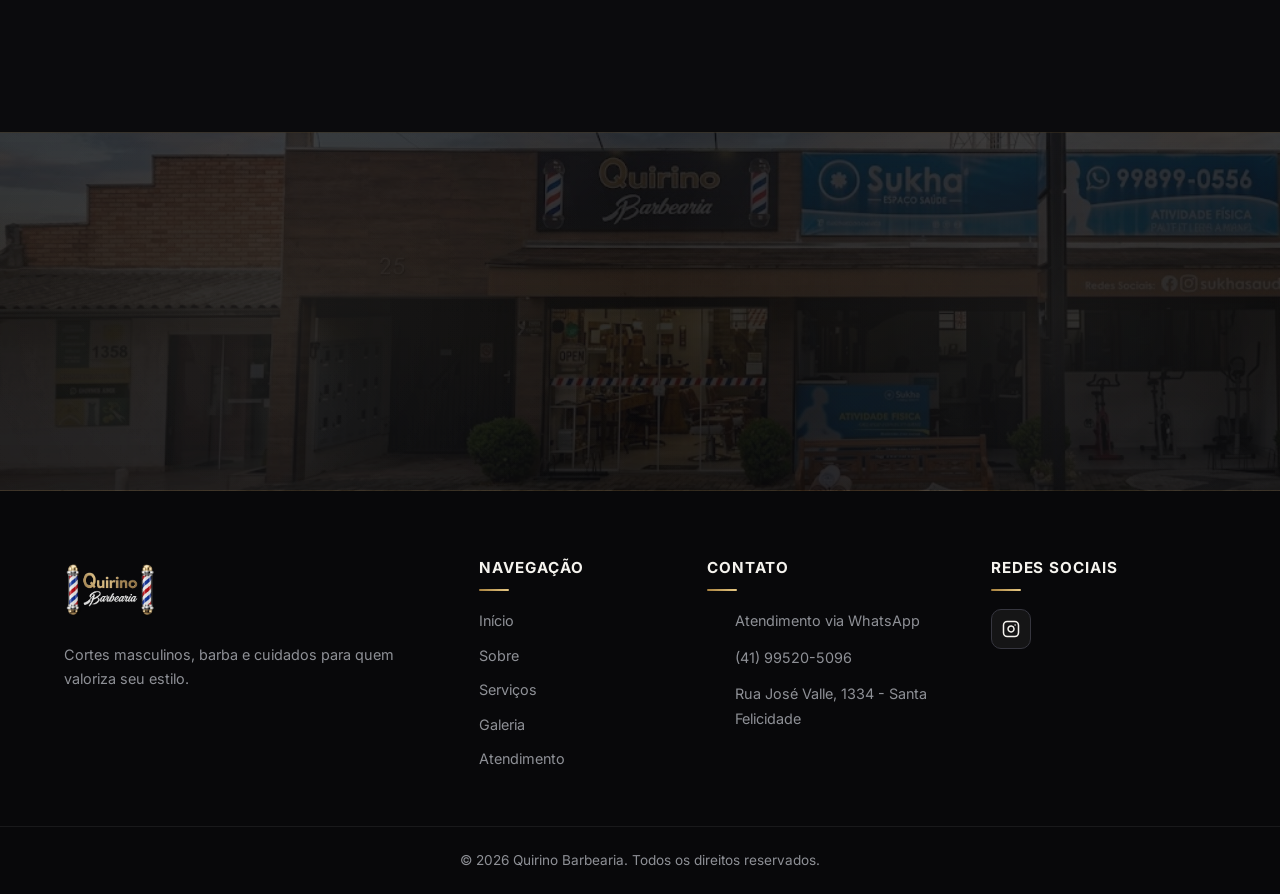
==== commit c6fc7de9: "feat: adiciona banner de cookies LGPD e prepara Google Analytics" ====
--- a/index.html
+++ b/index.html
@@ -733,5 +733,19 @@
   <!-- Scripts -->
   <script src="js/config.js"></script>
   <script src="js/script.js"></script>
+  <script src="js/cookie-consent.js"></script>
+
+  <!-- Banner de Cookies (LGPD) -->
+  <div class="cookie-banner" id="cookie-banner" aria-label="Aviso de cookies">
+    <div class="cookie-banner__content">
+      <div class="cookie-banner__texto">
+        <p><strong>Usamos cookies</strong> para melhorar sua experiência no site e analisar o tráfego.</p>
+      </div>
+      <div class="cookie-banner__botoes">
+        <button class="cookie-btn cookie-btn--primario" id="cookie-btn-aceitar">Aceitar</button>
+        <button class="cookie-btn cookie-btn--secundario" id="cookie-btn-recusar">Recusar</button>
+      </div>
+    </div>
+  </div>
 </body>
 </html>
--- a/css/style.css
+++ b/css/style.css
@@ -2912,4 +2912,91 @@
   .hero-title-animated::after {
     animation: none;
   }
+}
+
+/* ==========================================================================
+   BANNER DE COOKIES (LGPD)
+   ========================================================================== */
+.cookie-banner {
+  position: fixed;
+  inset: auto auto 0 0;
+  z-index: 10000;
+  width: 100%;
+  background: rgba(15, 15, 17, 0.95);
+  backdrop-filter: blur(8px);
+  border-top: 1px solid var(--gold);
+  transform: translateY(100%);
+  transition: transform 0.35s ease;
+}
+
+.cookie-banner.ativo {
+  transform: translateY(0);
+}
+
+.cookie-banner__content {
+  max-width: 1200px;
+  margin: 0 auto;
+  padding: 20px 24px;
+  display: flex;
+  flex-direction: column;
+  gap: 16px;
+  align-items: center;
+  text-align: center;
+}
+
+.cookie-banner__texto p {
+  color: var(--text-body);
+  font-size: 0.9rem;
+  line-height: 1.5;
+  margin: 0;
+}
+
+.cookie-banner__botoes {
+  display: flex;
+  gap: 12px;
+  justify-content: center;
+}
+
+.cookie-btn {
+  padding: 10px 20px;
+  border-radius: 6px;
+  font-size: 0.9rem;
+  font-weight: 600;
+  cursor: pointer;
+  border: none;
+  transition: all 0.2s ease;
+  font-family: inherit;
+}
+
+.cookie-btn--primario {
+  background: var(--gold);
+  color: #141414;
+}
+
+.cookie-btn--primario:hover {
+  filter: brightness(1.1);
+}
+
+.cookie-btn--secundario {
+  background: transparent;
+  color: var(--text-muted);
+  border: 1px solid var(--border-light);
+}
+
+.cookie-btn--secundario:hover {
+  background: rgba(255, 255, 255, 0.05);
+}
+
+/* Responsividade */
+@media (min-width: 768px) {
+  .cookie-banner__content {
+    flex-direction: row;
+    justify-content: space-between;
+    align-items: center;
+    text-align: left;
+  }
+
+  .cookie-banner__texto {
+    max-width: 60%;
+  }
 }
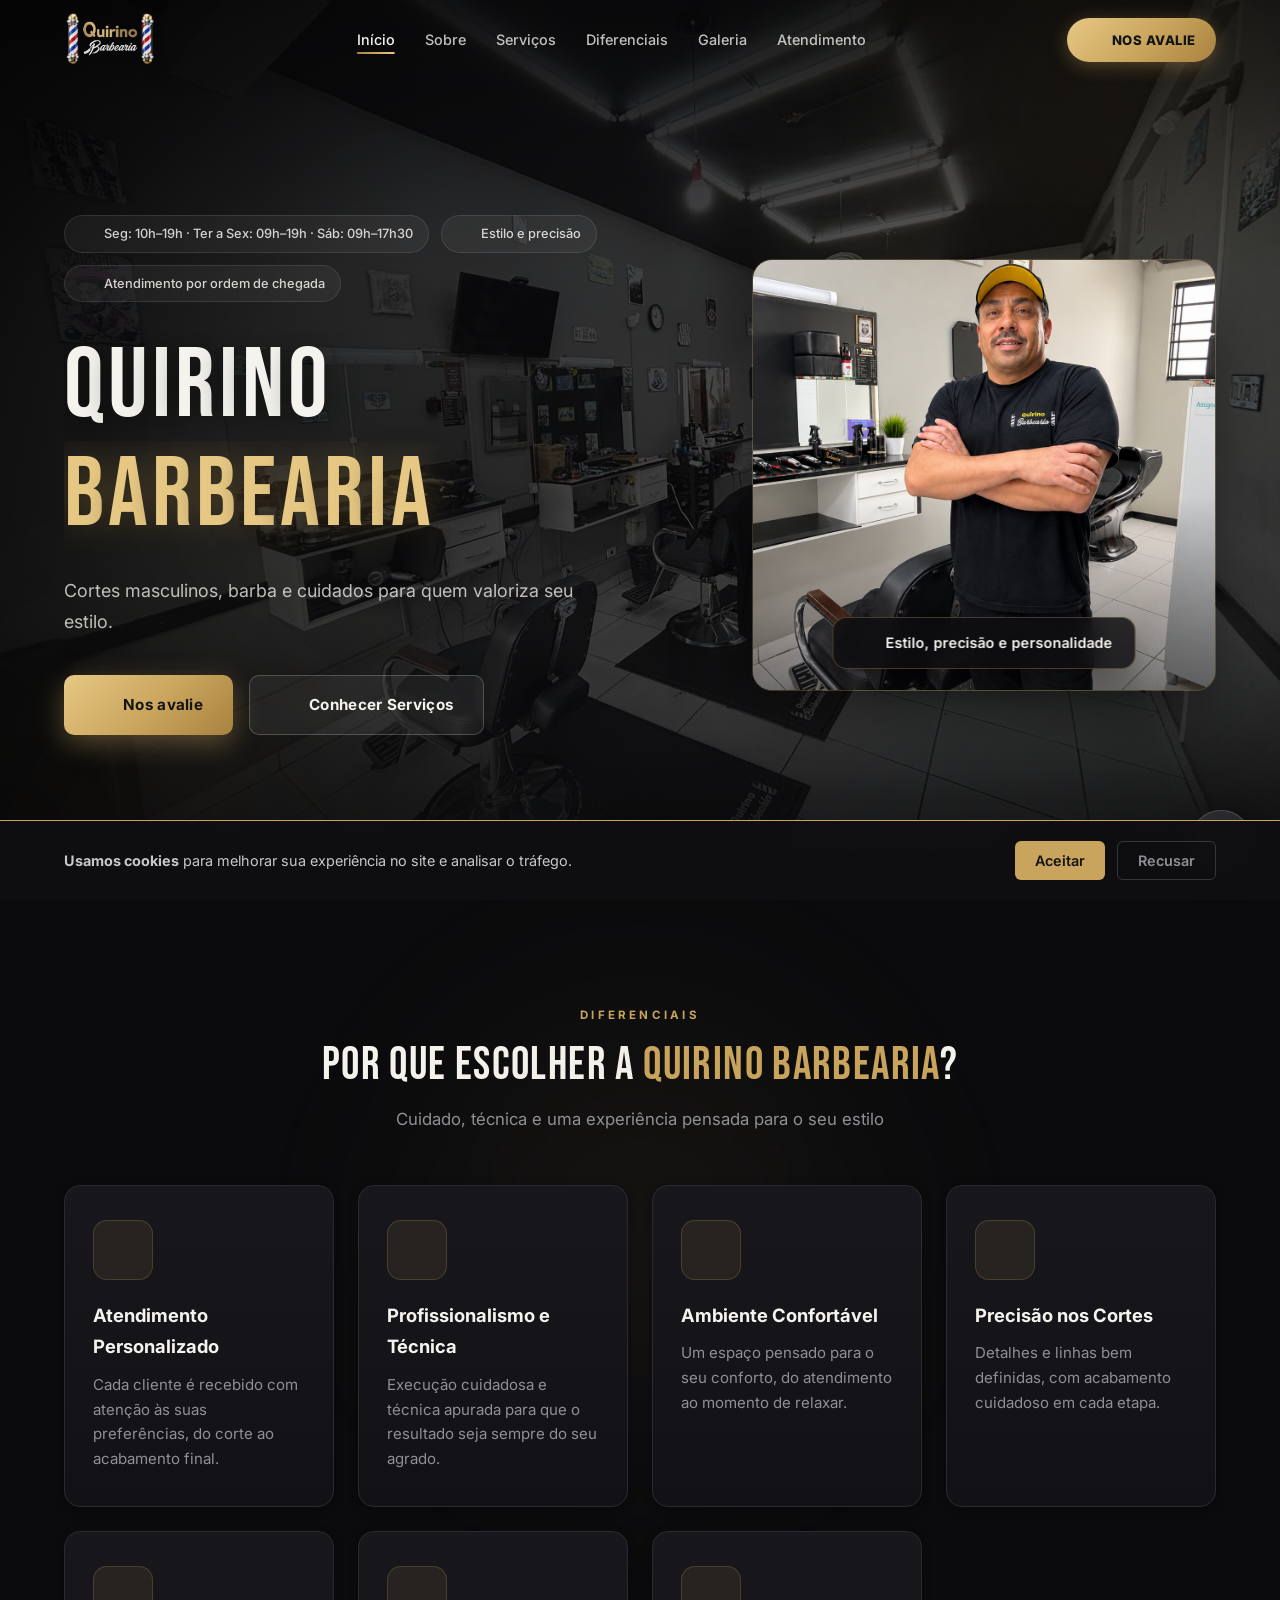
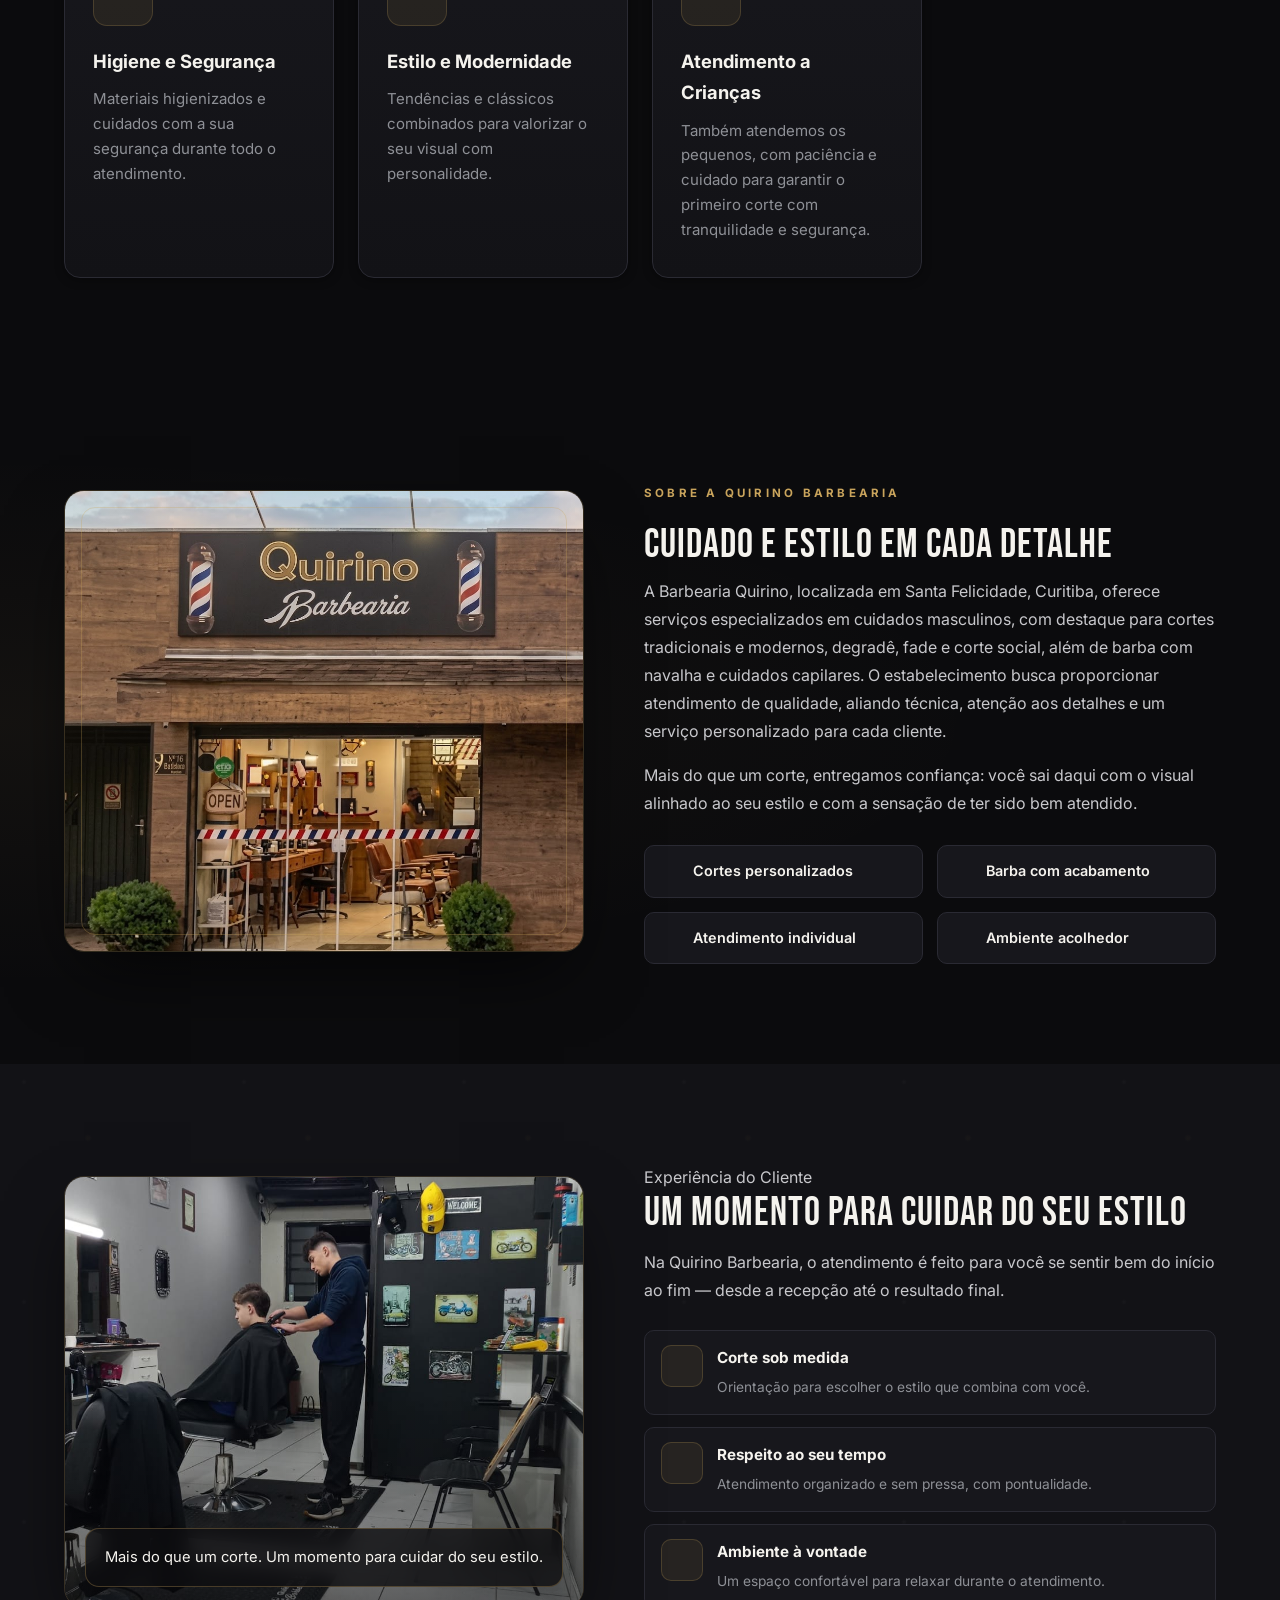
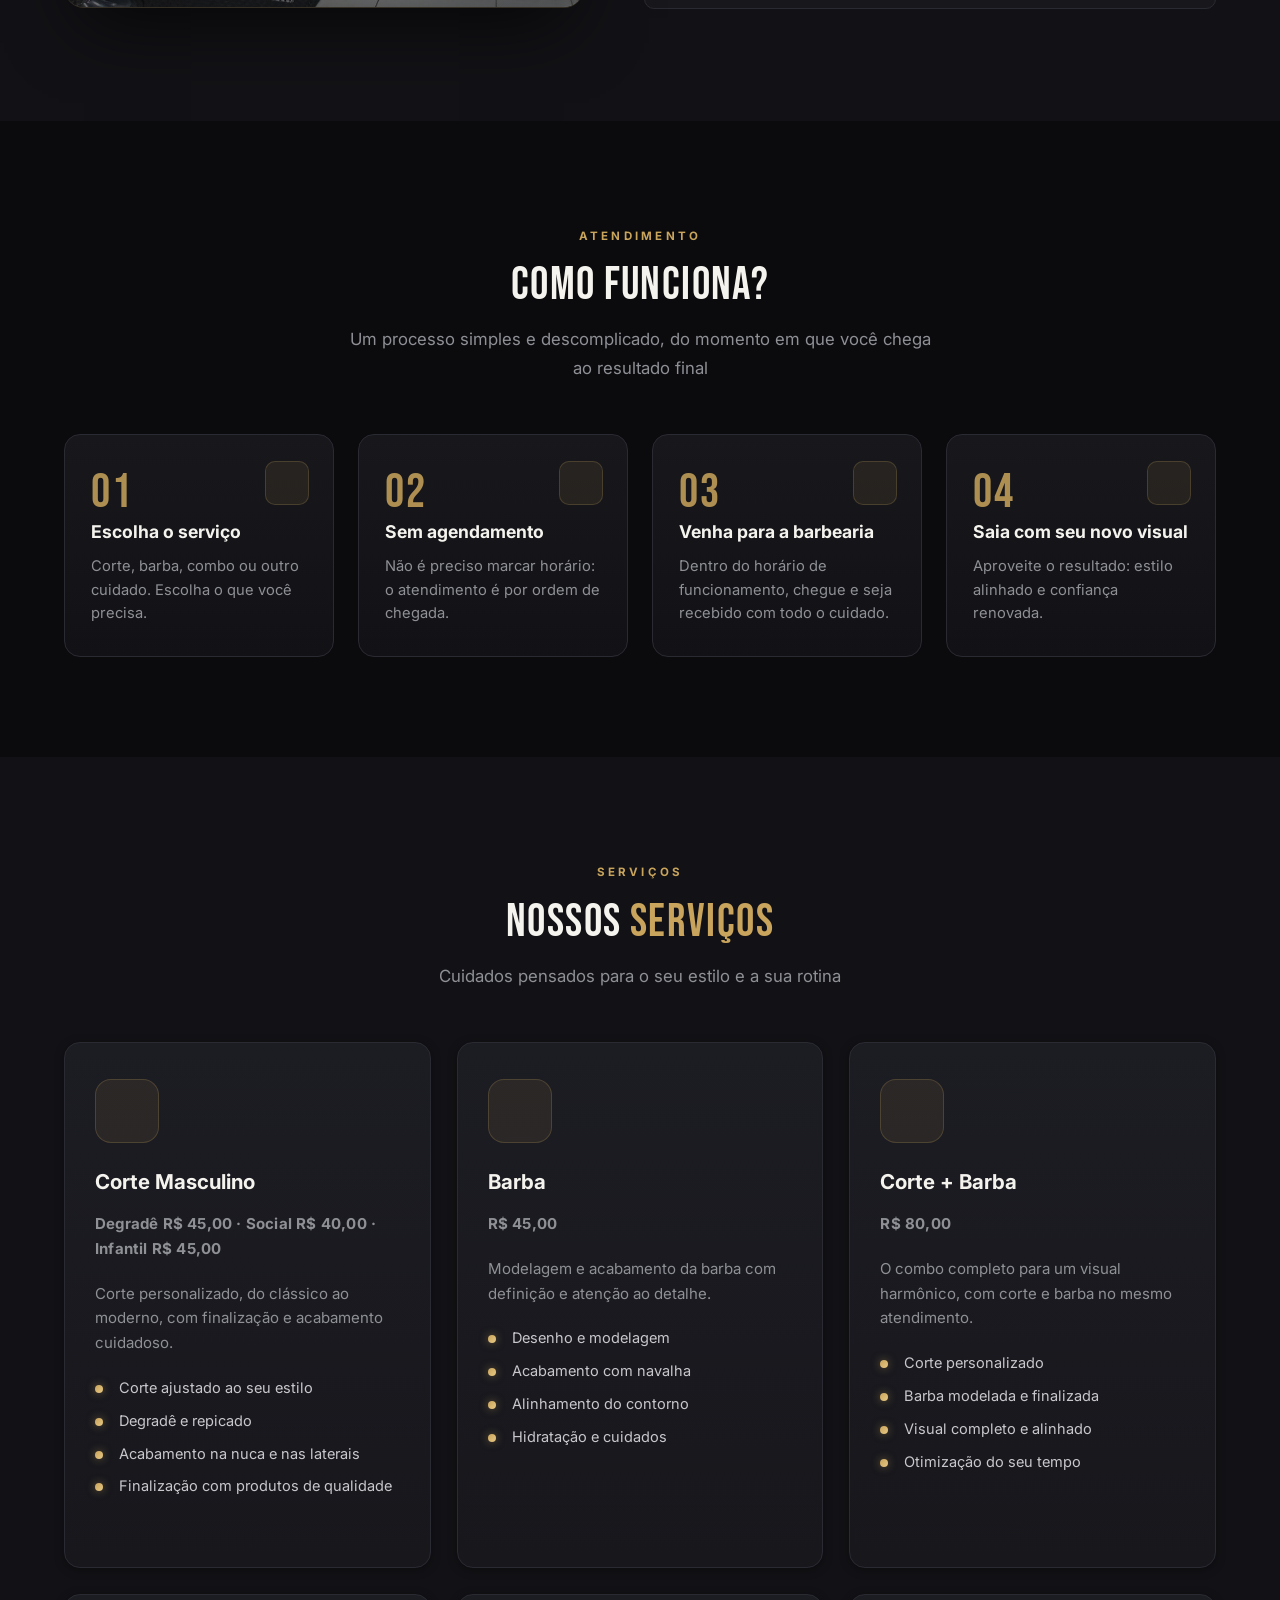
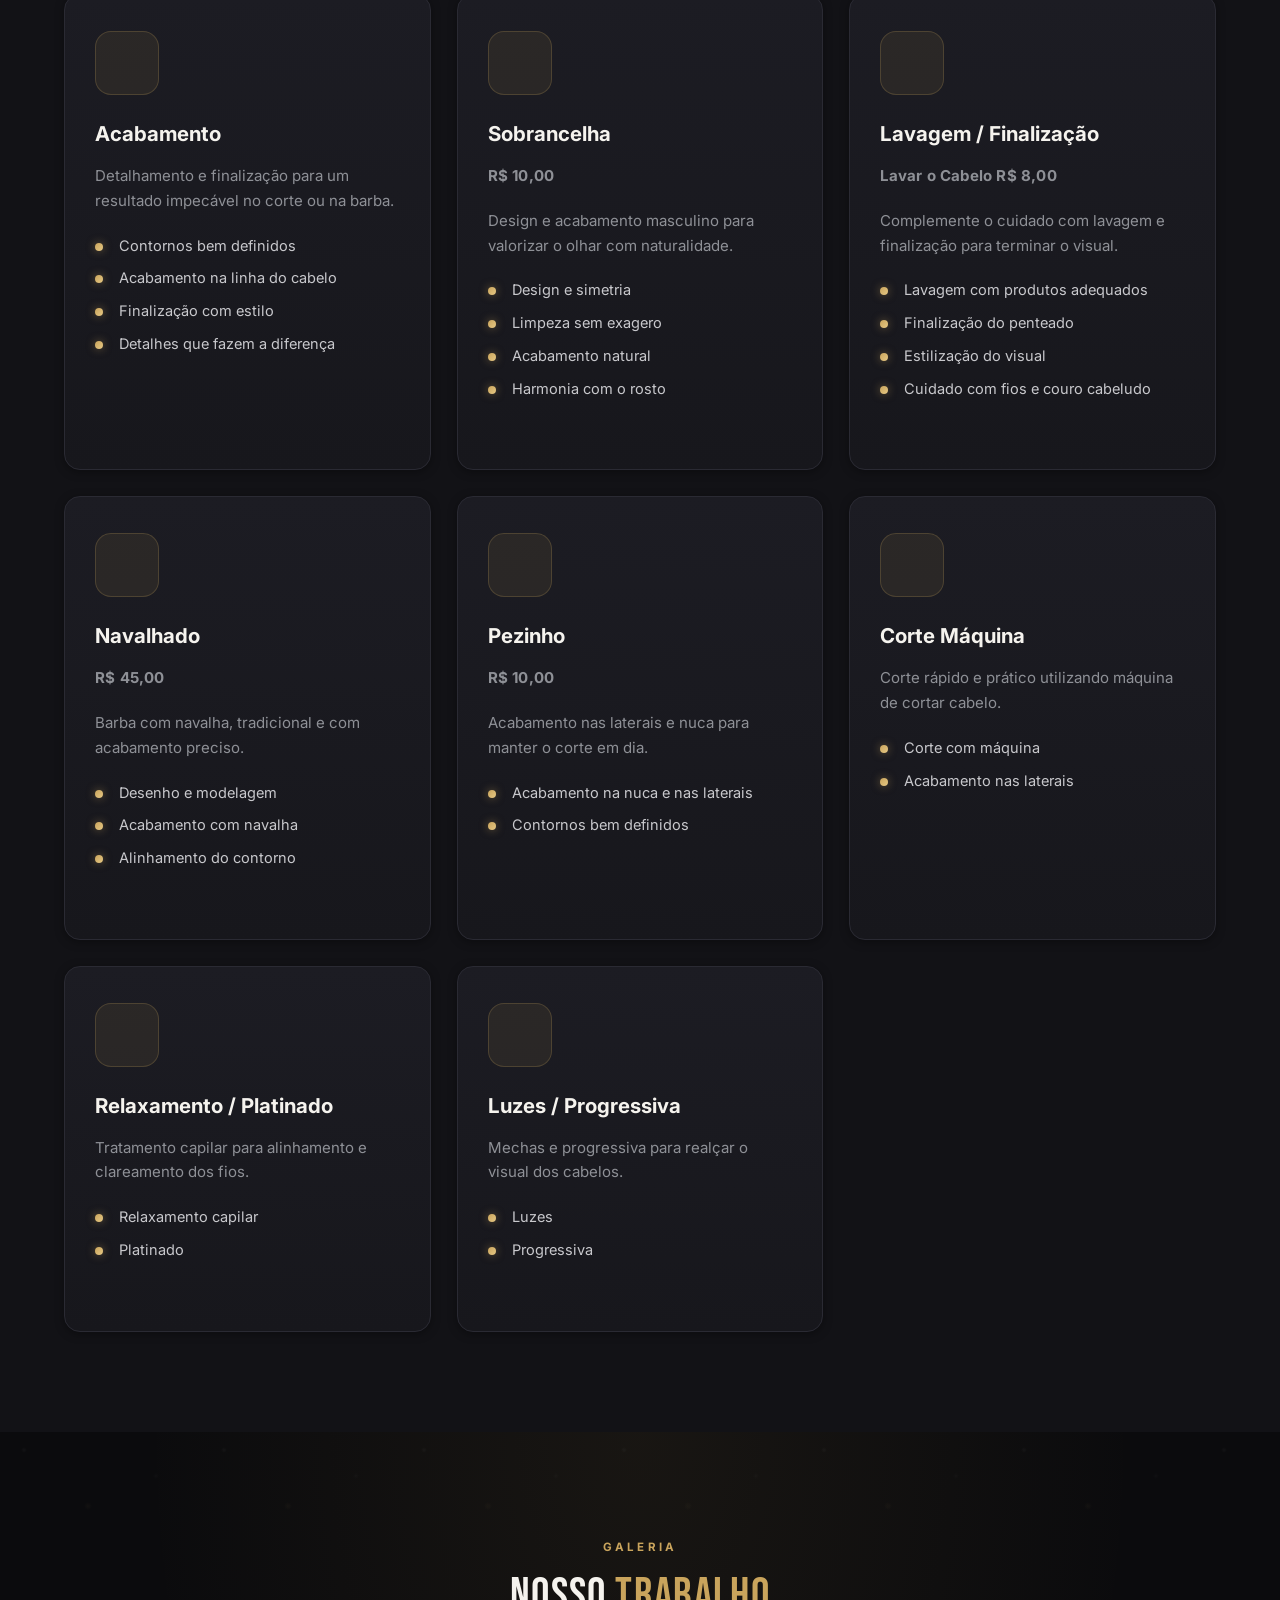
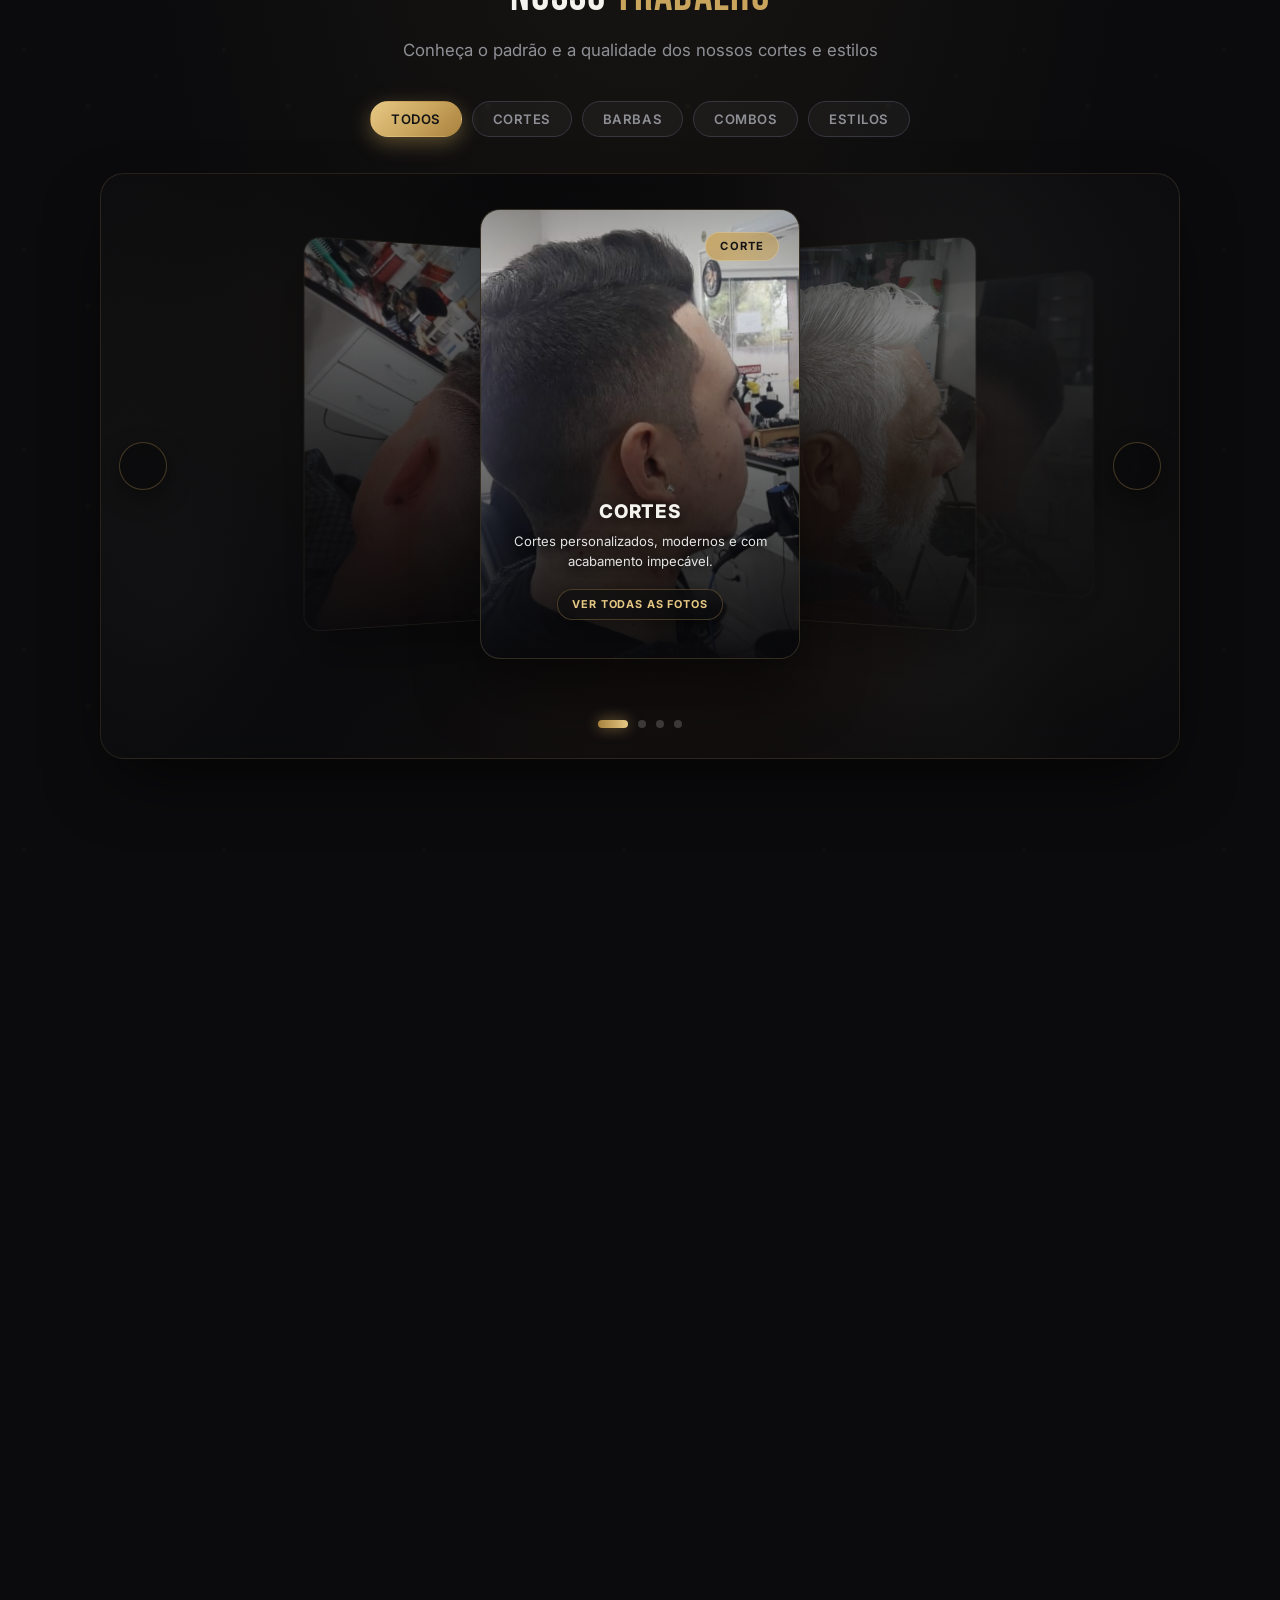
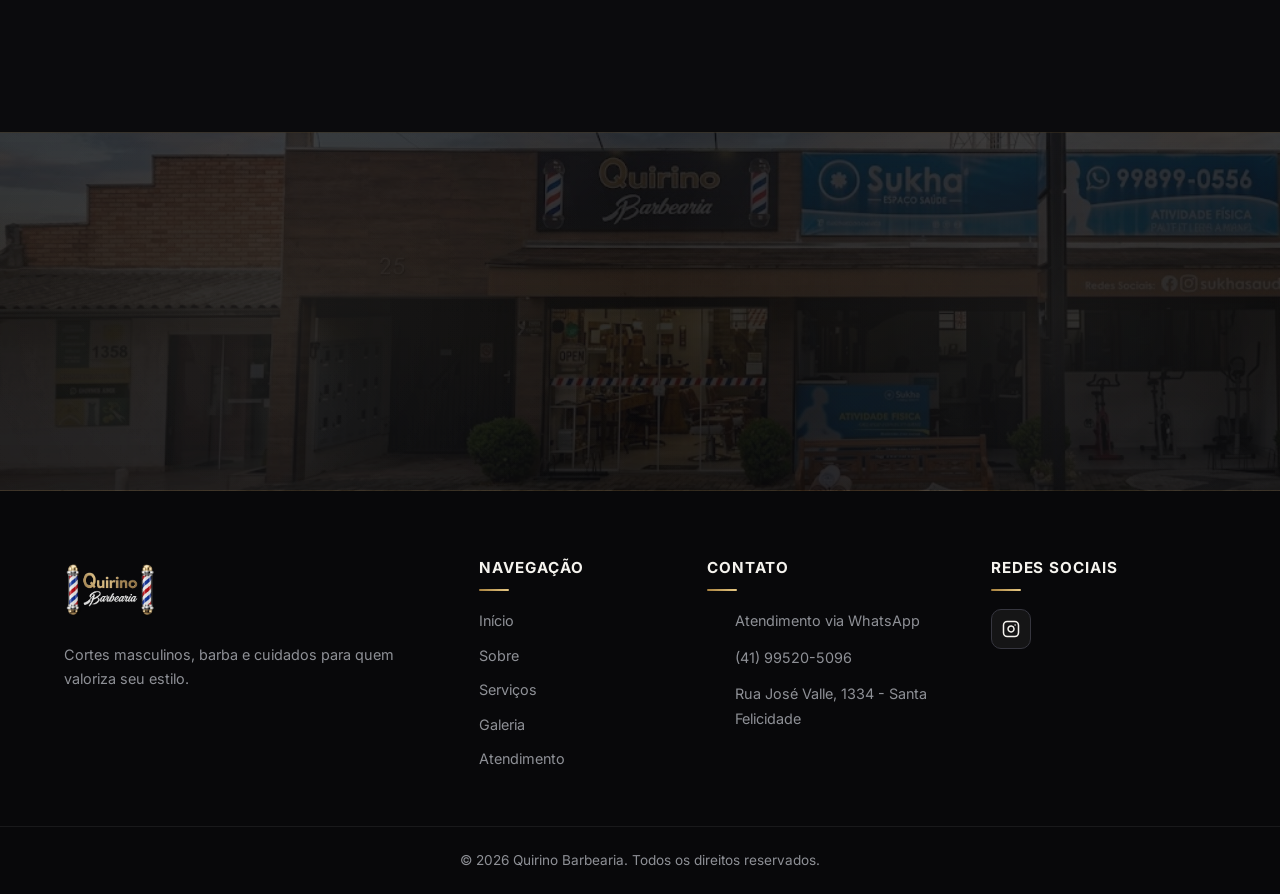
==== commit 72e41f9c: "fix: move script cookie-consent para depois do banner HTML" ====
--- a/index.html
+++ b/index.html
@@ -733,7 +733,6 @@
   <!-- Scripts -->
   <script src="js/config.js"></script>
   <script src="js/script.js"></script>
-  <script src="js/cookie-consent.js"></script>
 
   <!-- Banner de Cookies (LGPD) -->
   <div class="cookie-banner" id="cookie-banner" aria-label="Aviso de cookies">
@@ -747,5 +746,7 @@
       </div>
     </div>
   </div>
+
+  <script src="js/cookie-consent.js"></script>
 </body>
 </html>
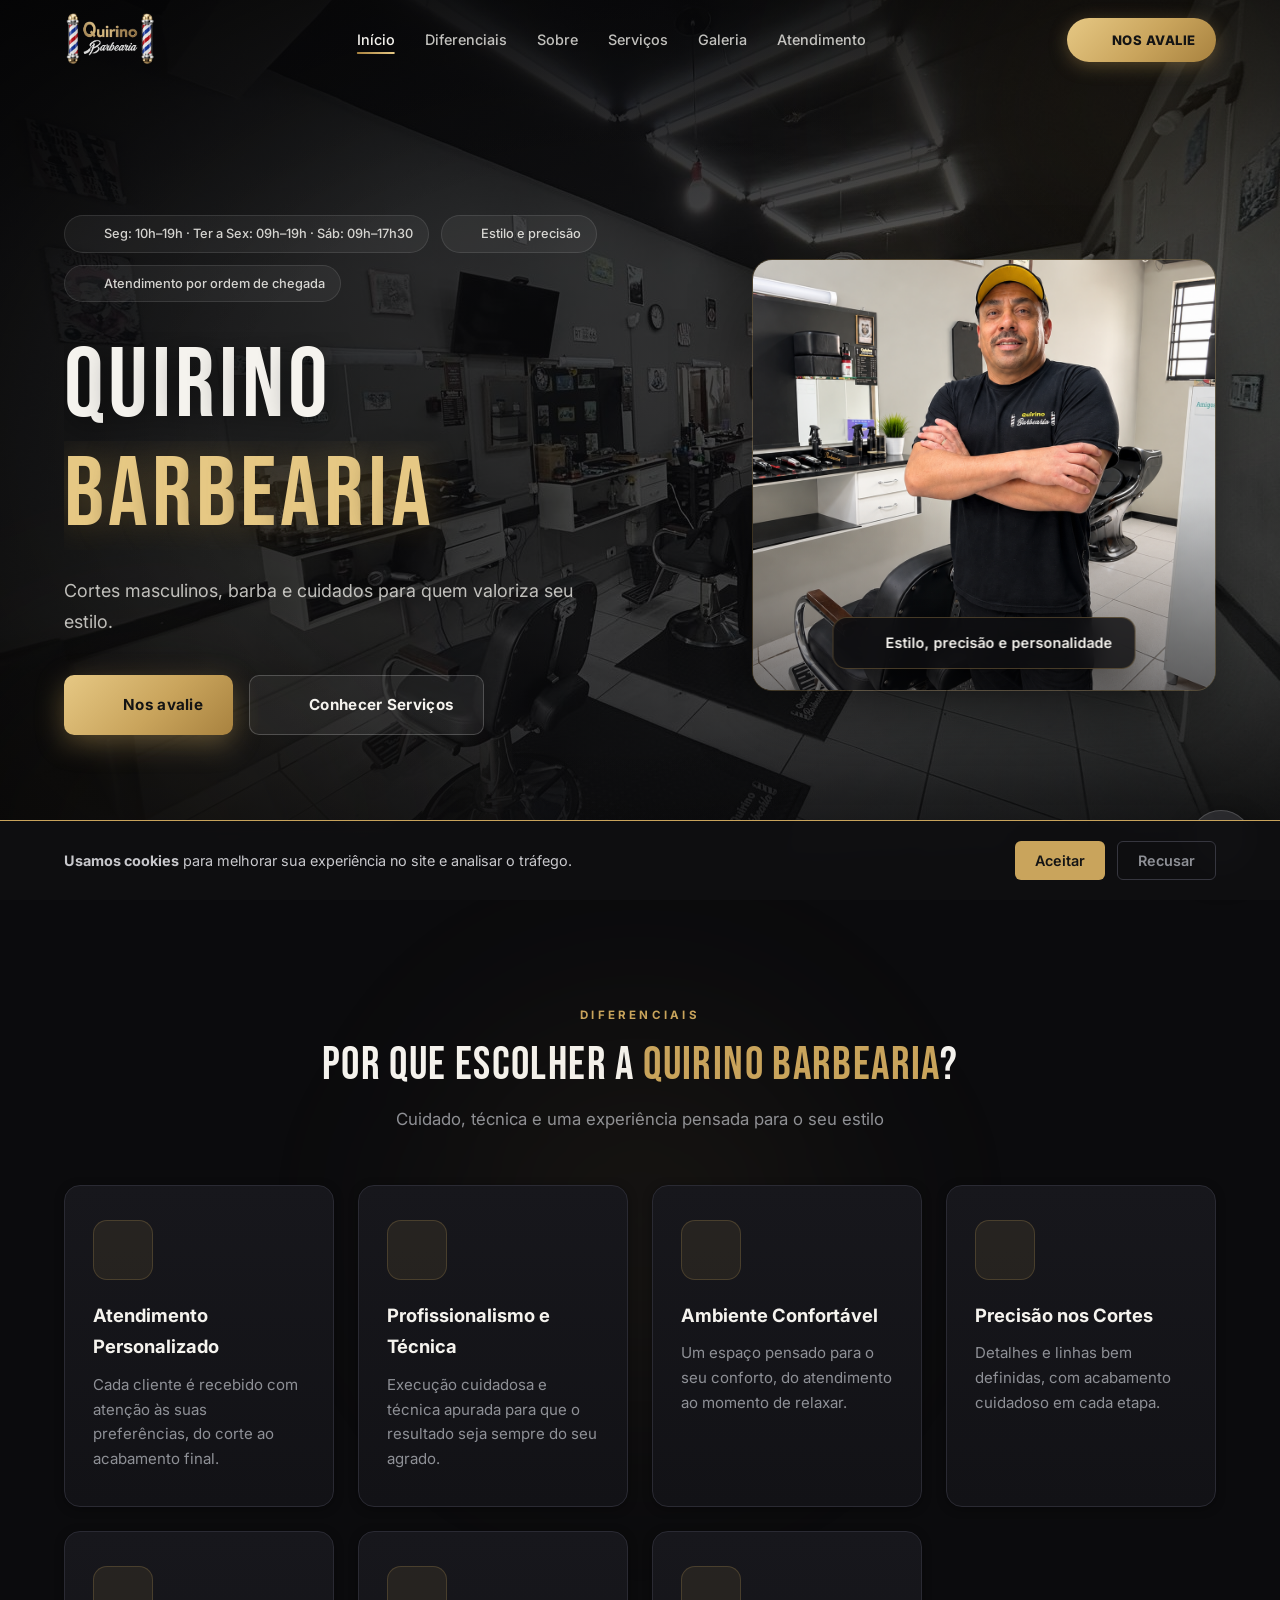
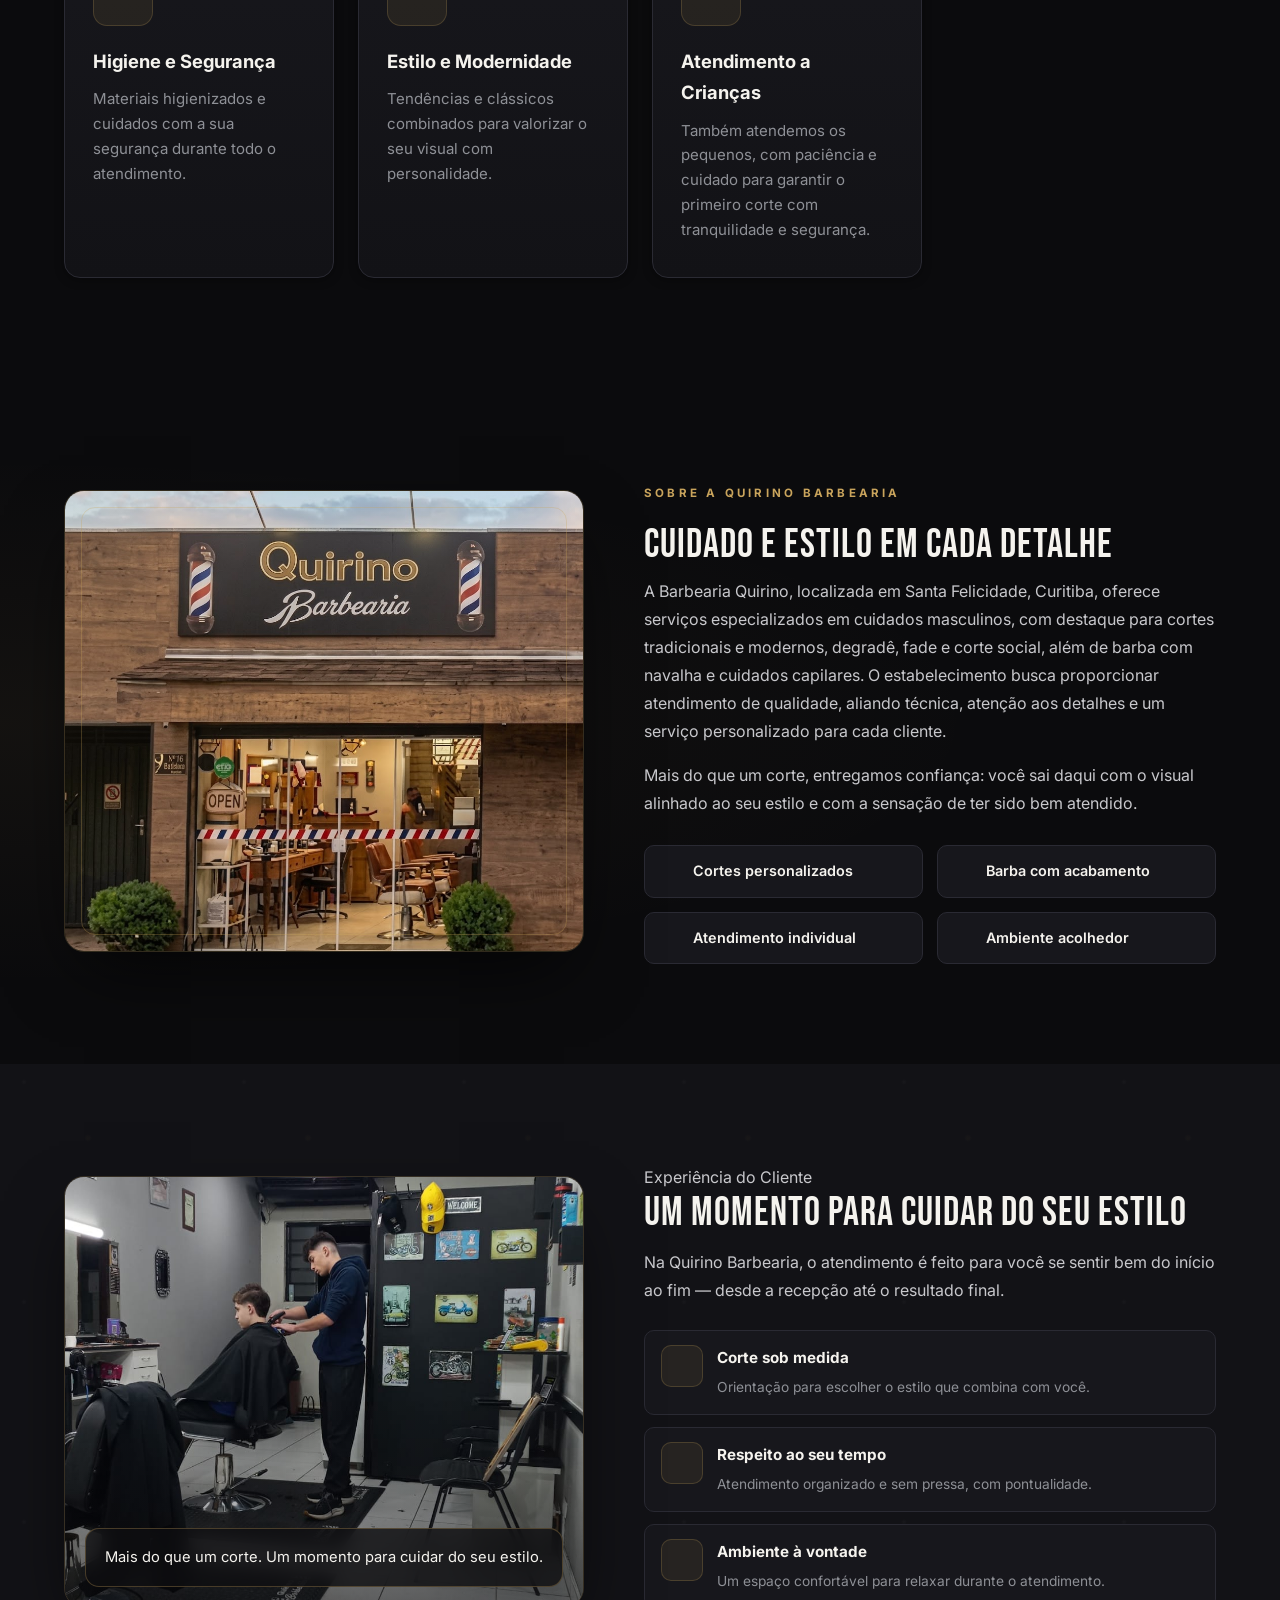
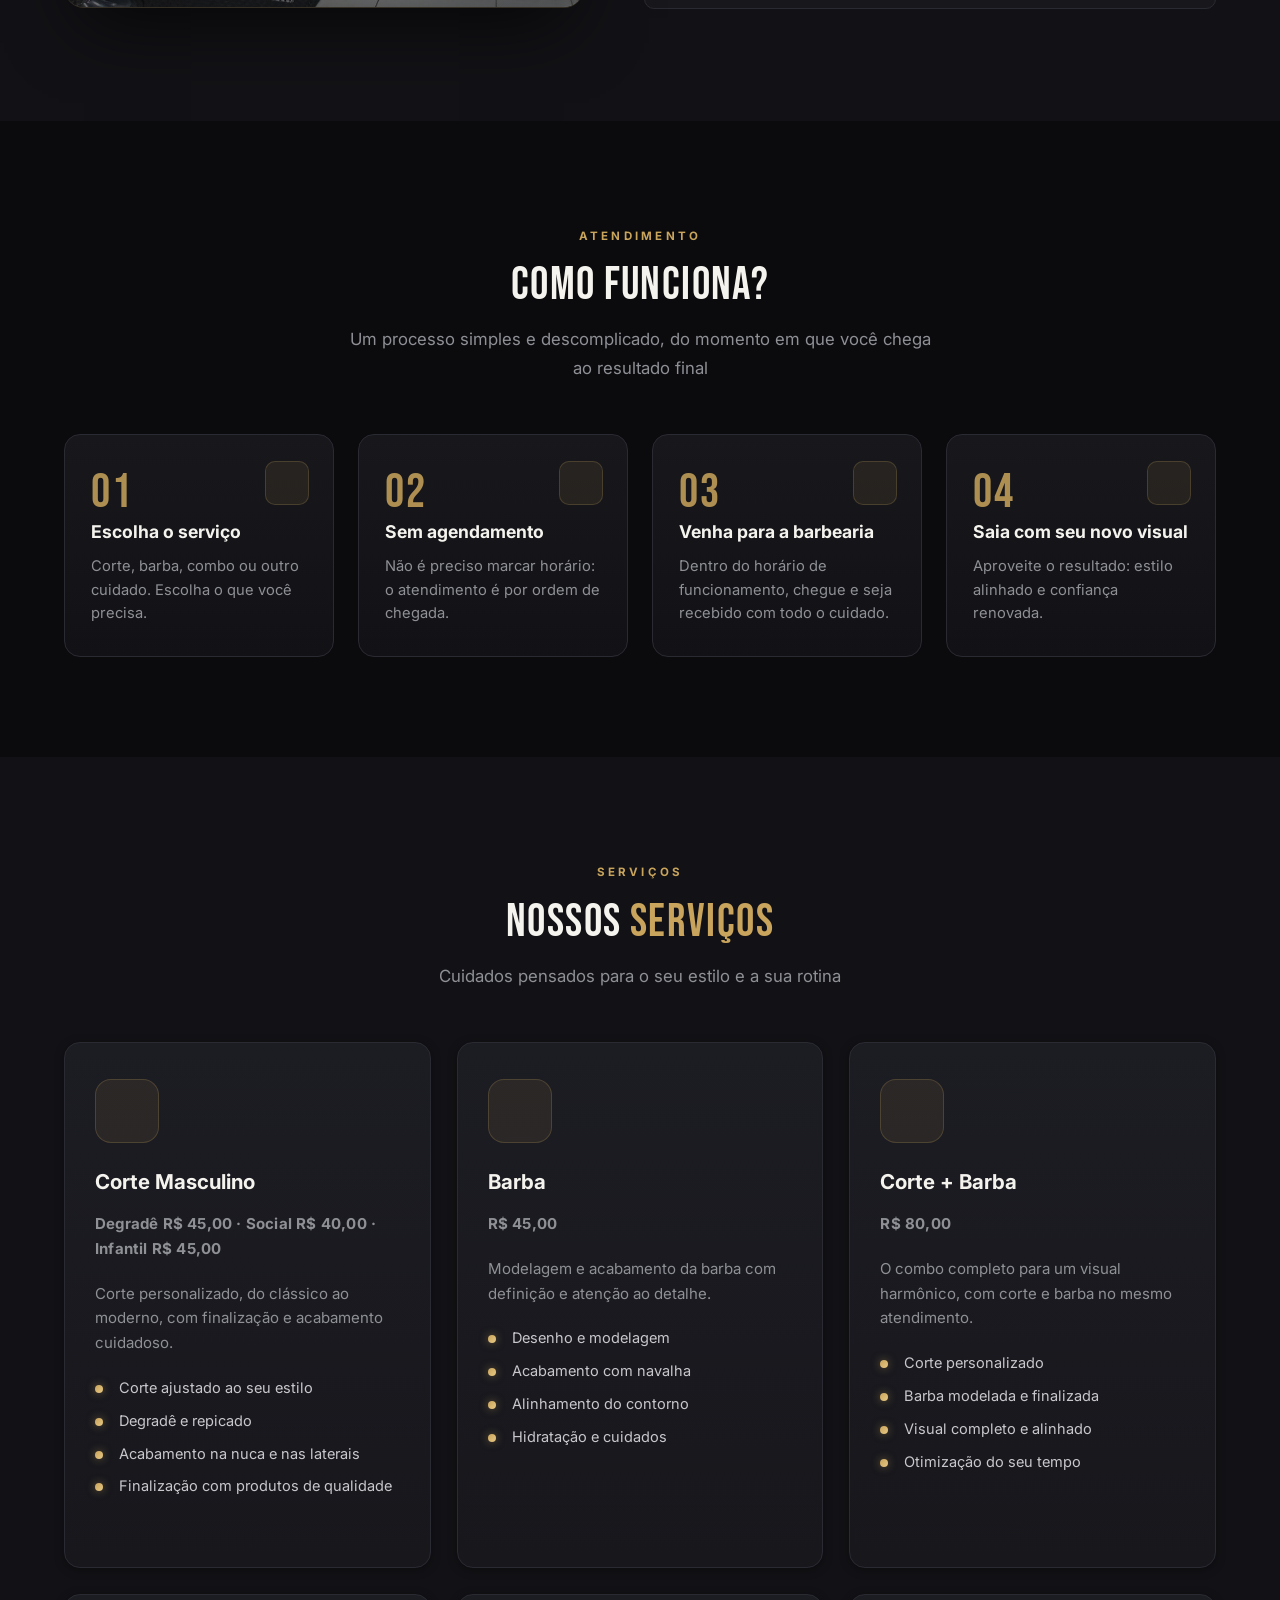
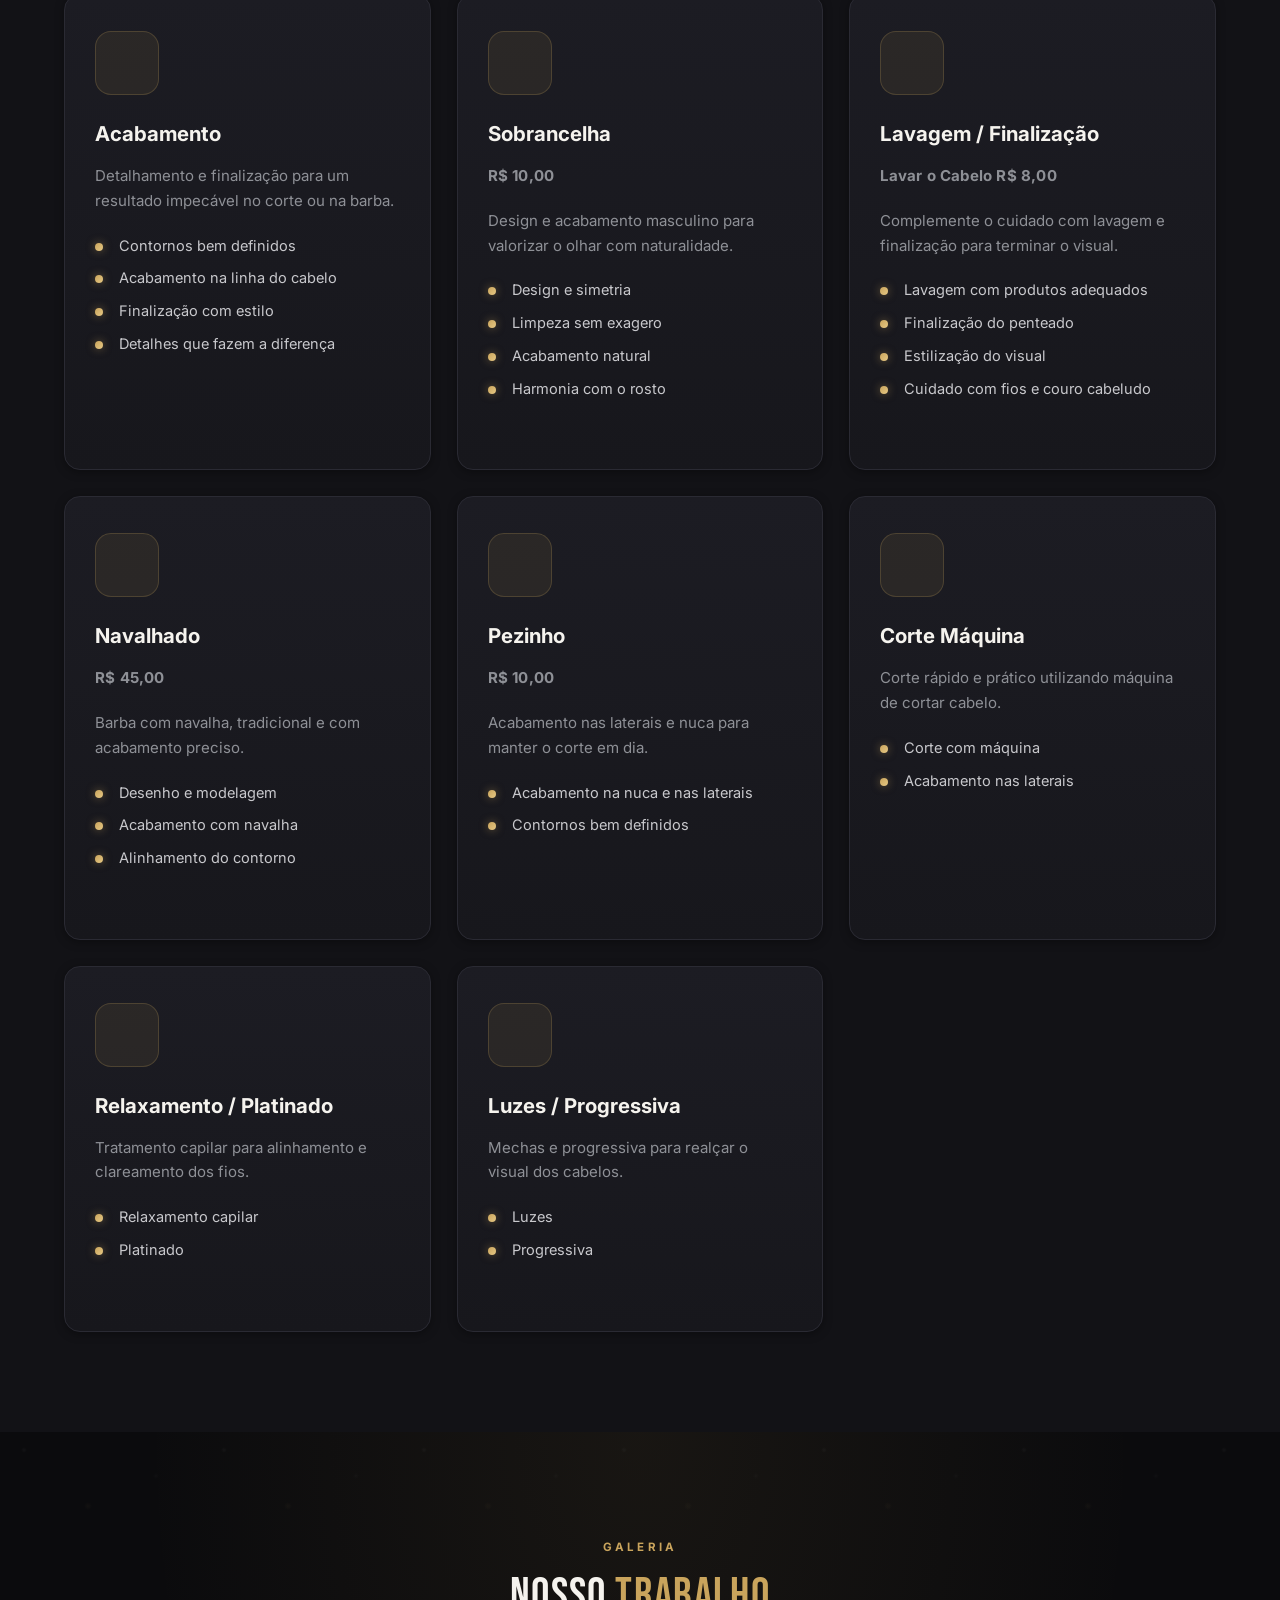
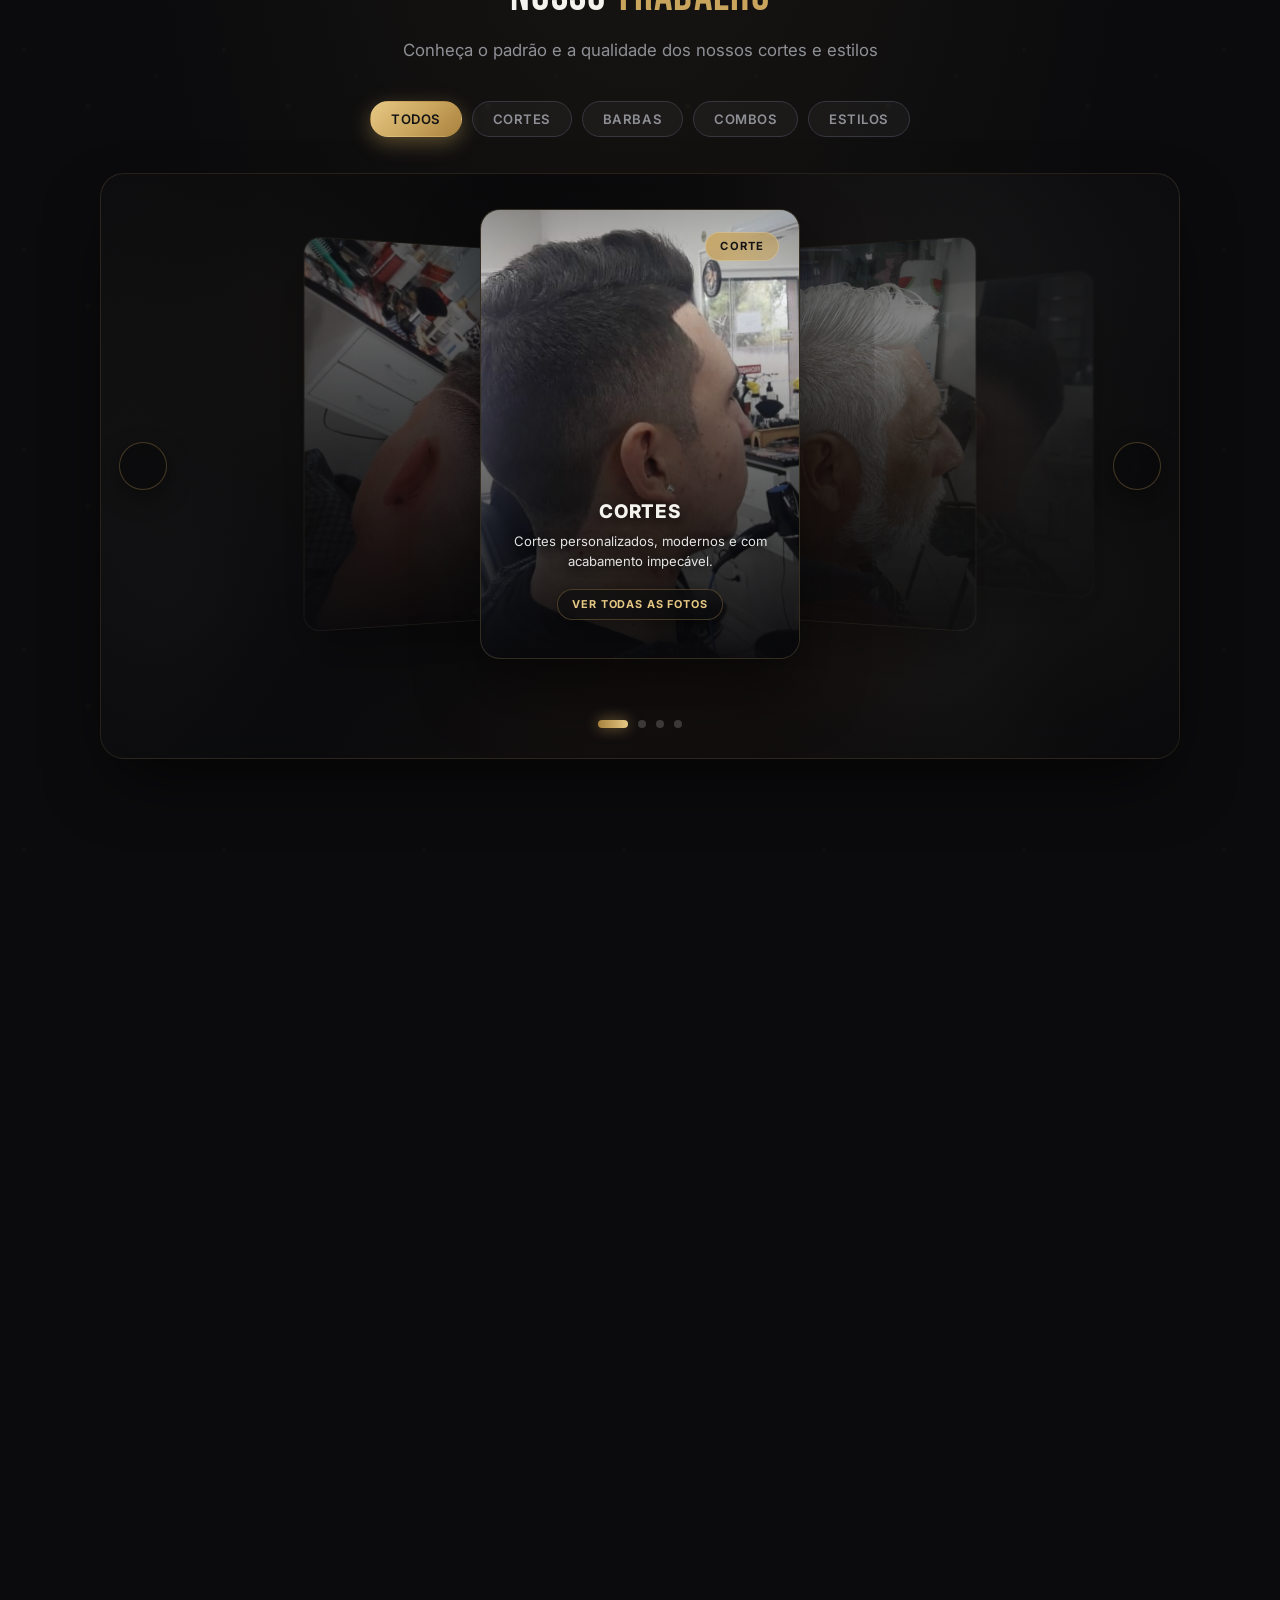
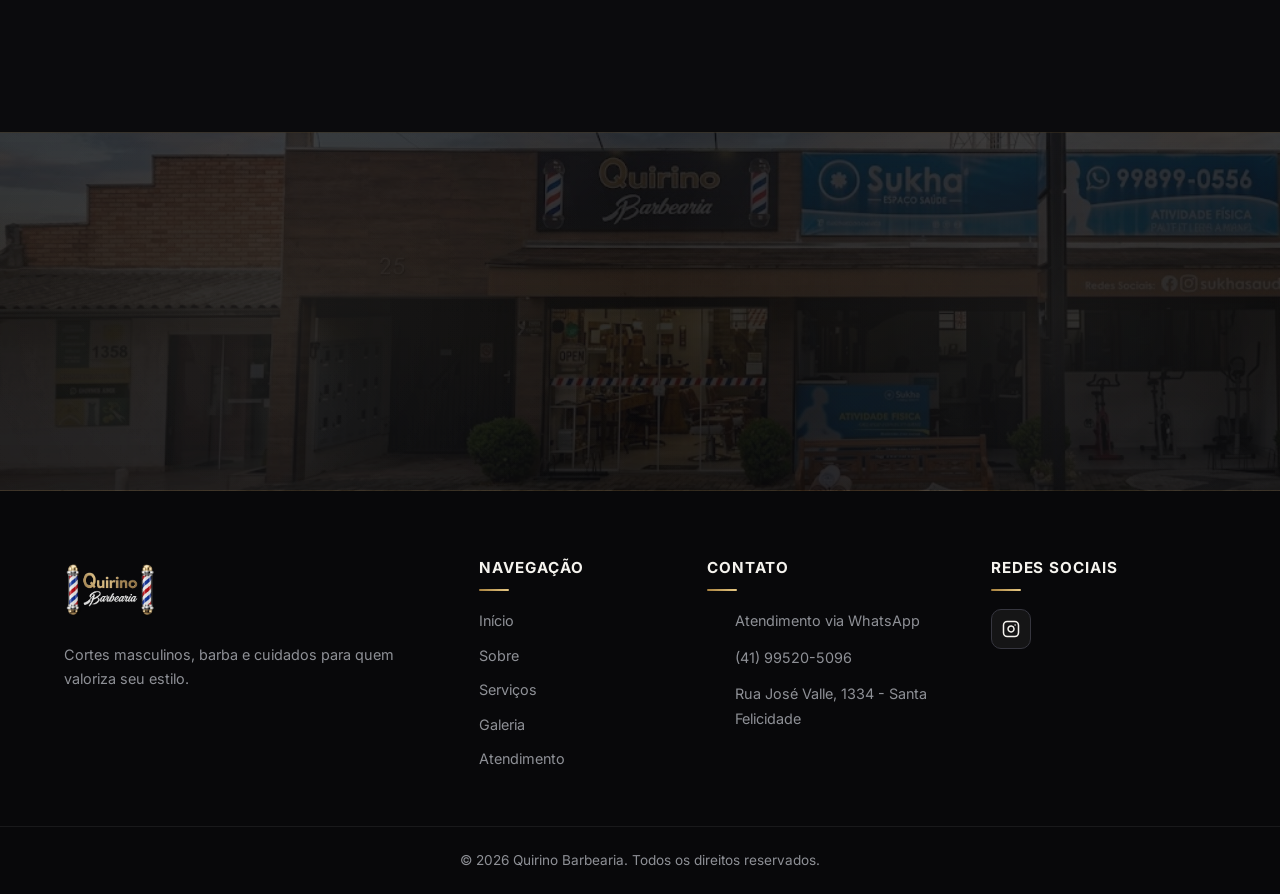
==== commit 0f817b81: "fix: reordena menu do cabecalho - diferenca fica apos o inicio" ====
--- a/index.html
+++ b/index.html
@@ -105,9 +105,9 @@
       <nav class="nav-menu" id="navMenu" aria-label="Menu principal">
         <ul>
           <li><a href="#inicio">Início</a></li>
+          <li><a href="#diferenciais">Diferenciais</a></li>
           <li><a href="#sobre">Sobre</a></li>
           <li><a href="#servicos">Serviços</a></li>
-          <li><a href="#diferenciais">Diferenciais</a></li>
           <li><a href="#galeria">Galeria</a></li>
           <li><a href="#atendimento">Atendimento</a></li>
         </ul>
